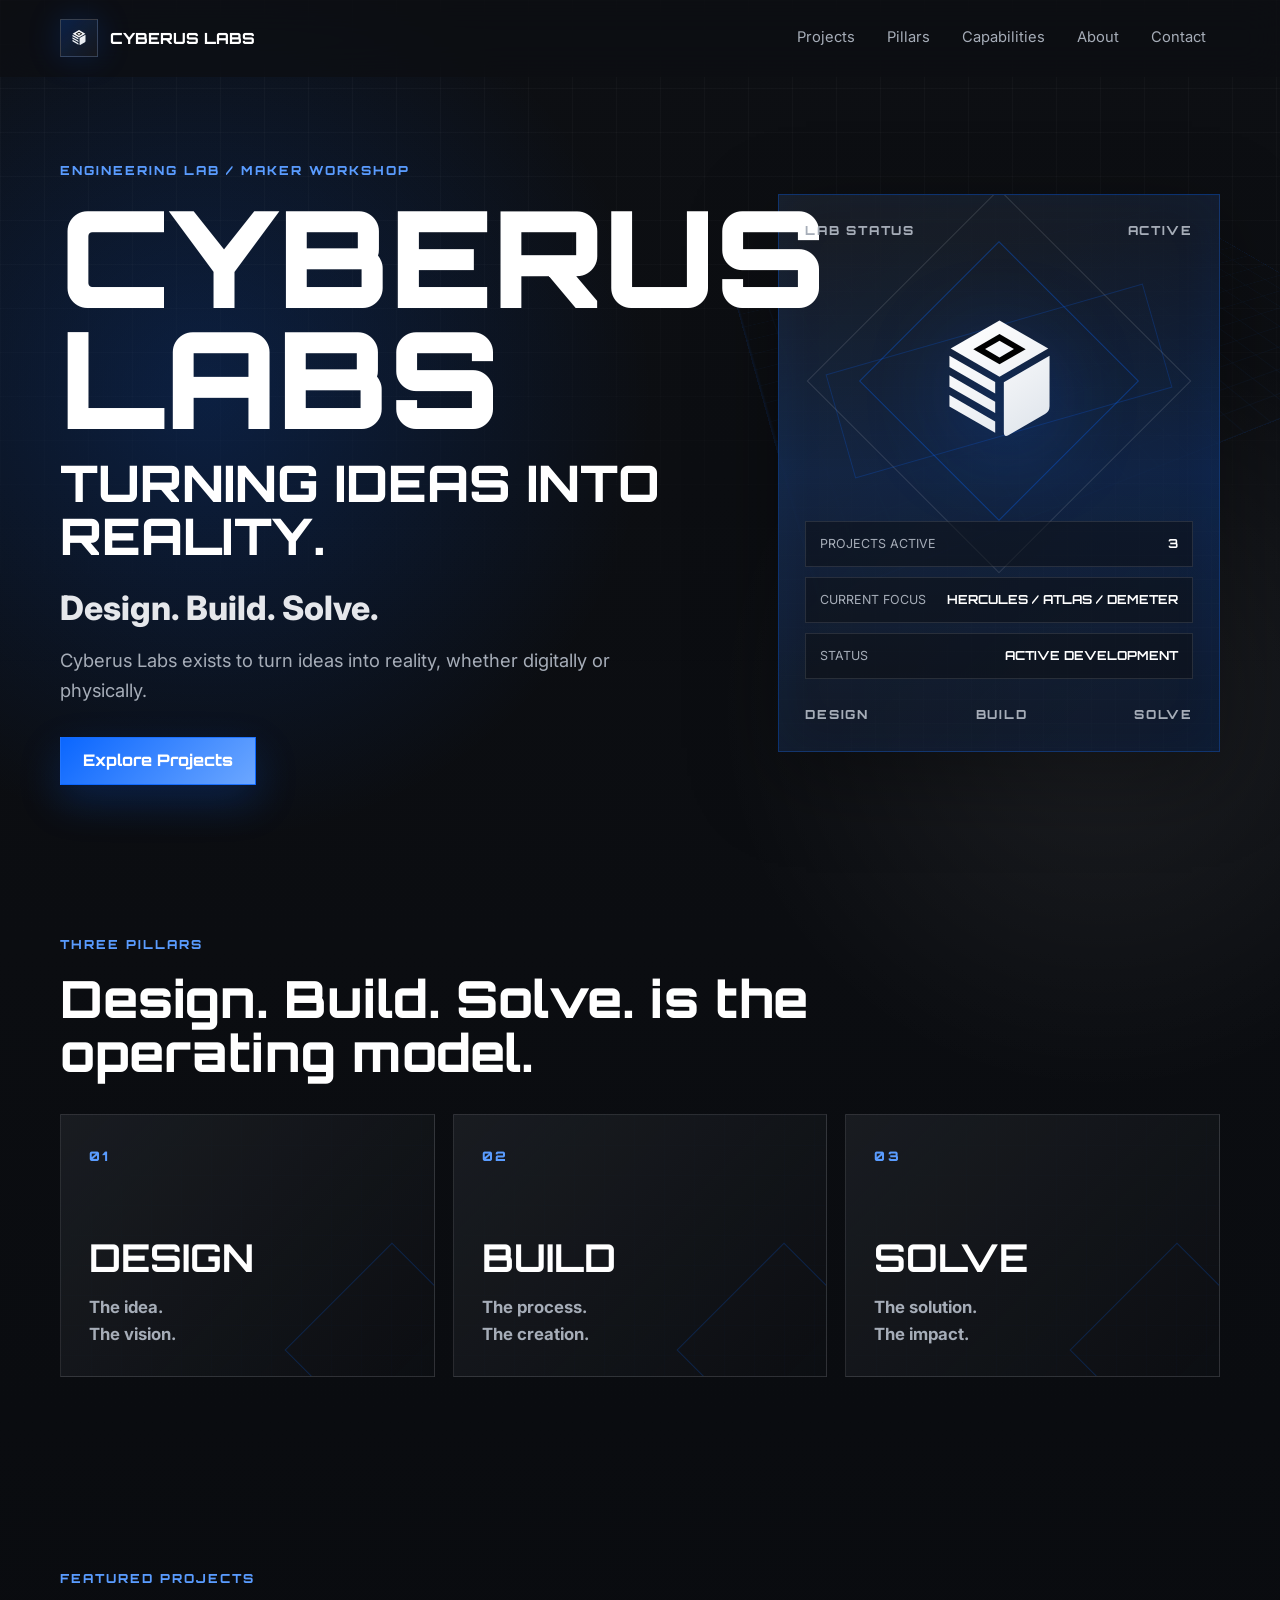
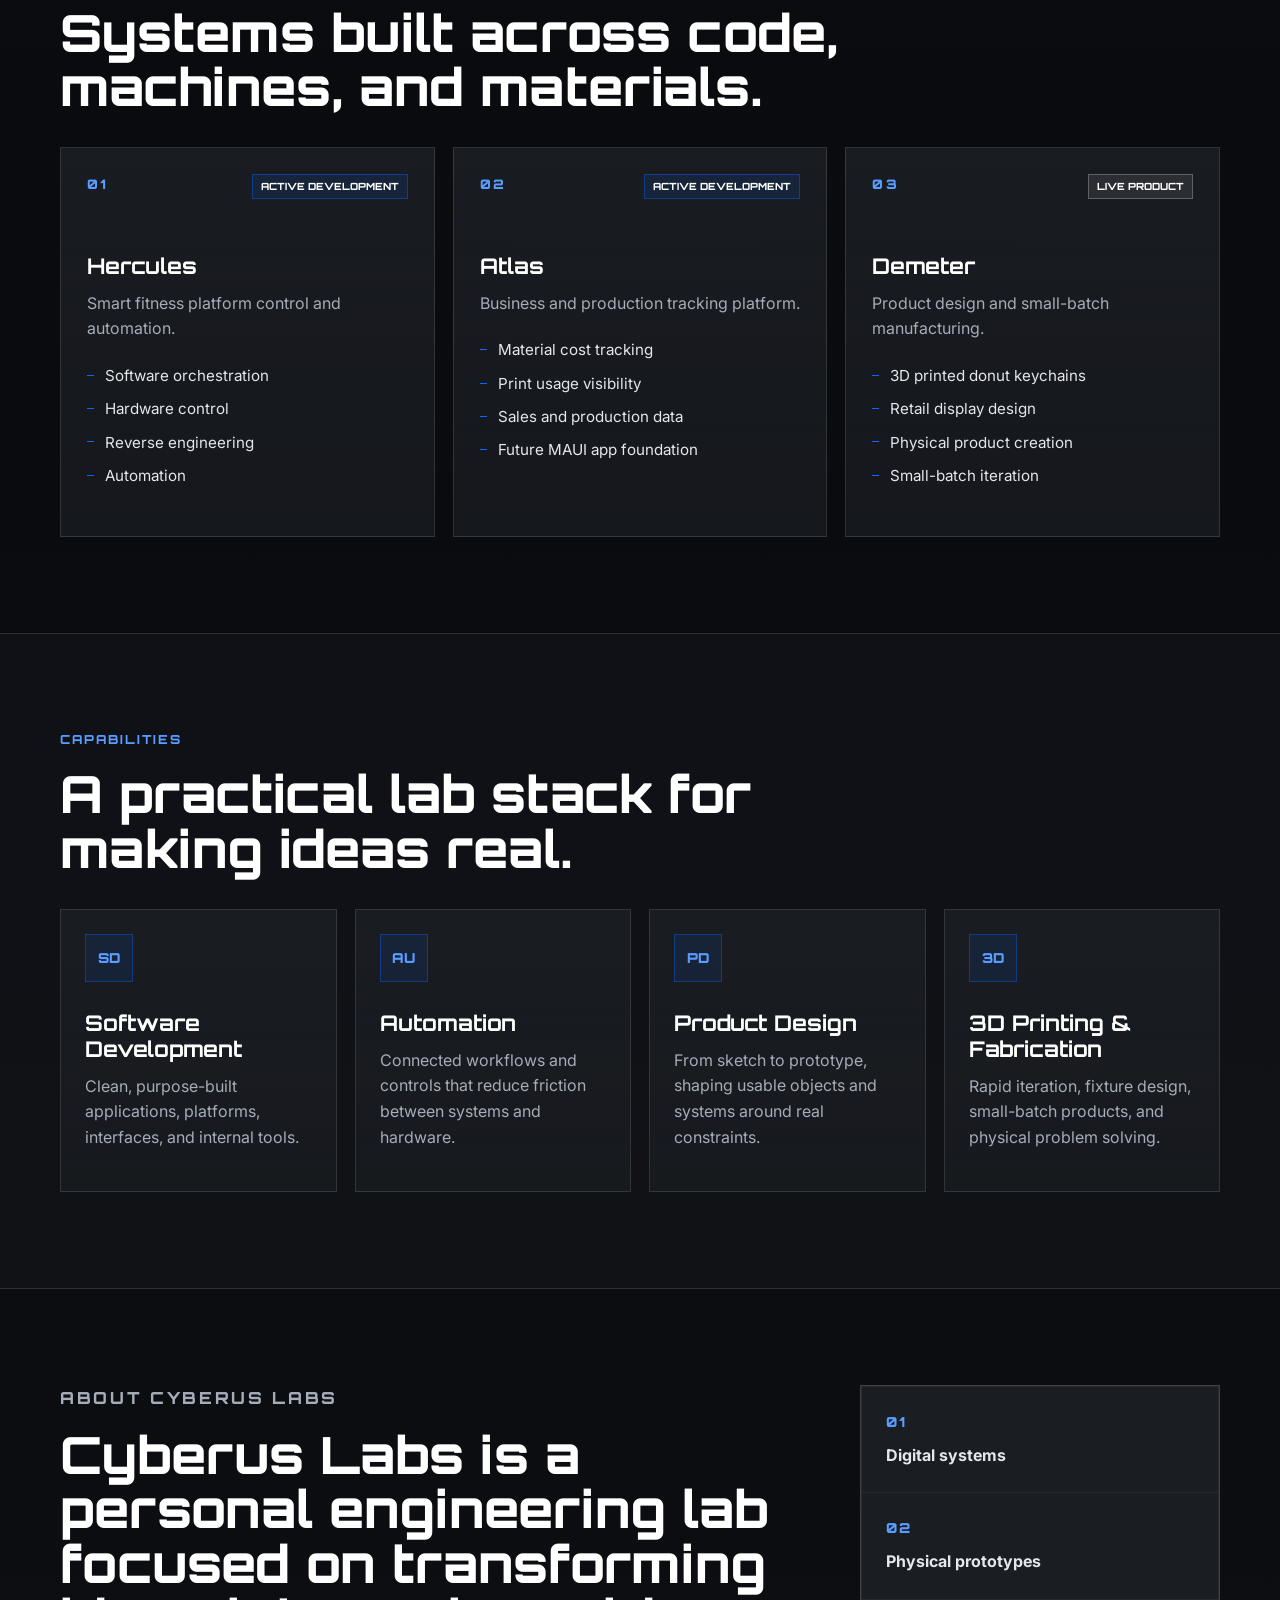
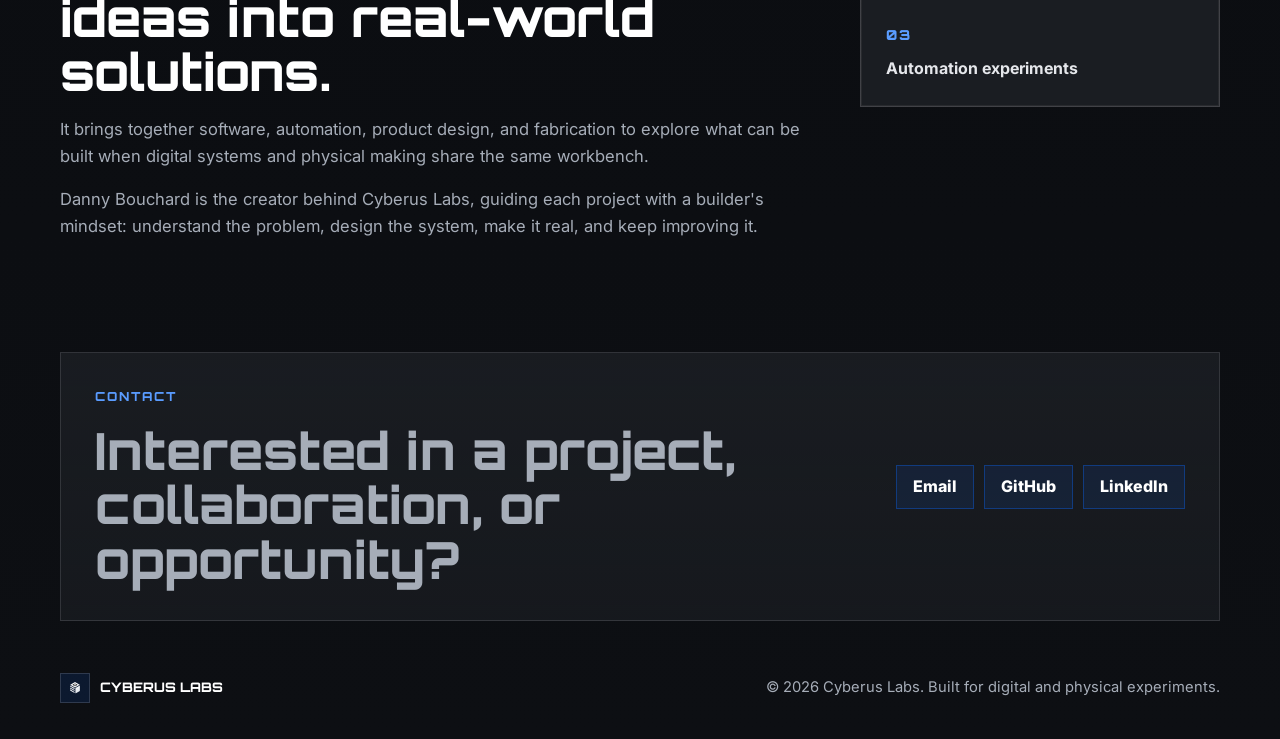
==== index.html @ 6000748d "Refine Cyberus Labs branding with official assets" ====
<!DOCTYPE html>
<html lang="en">
<head>
  <meta charset="UTF-8">
  <meta name="viewport" content="width=device-width, initial-scale=1.0">
  <meta name="description" content="Cyberus Labs turns ideas into digital and physical reality through software, automation, product design, and fabrication.">
  <title>Cyberus Labs</title>
  <link rel="icon" href="assets/logo/cyberus-cube.svg" type="image/svg+xml">
  <link rel="preconnect" href="https://fonts.googleapis.com">
  <link rel="preconnect" href="https://fonts.gstatic.com" crossorigin>
  <link href="https://fonts.googleapis.com/css2?family=Inter:wght@400;500;600;700;800&family=Orbitron:wght@600;700;800;900&display=swap" rel="stylesheet">
  <link rel="stylesheet" href="styles.css">
</head>
<body>
  <div class="site-shell">
    <header class="site-header" data-header>
      <nav class="nav" aria-label="Main navigation">
        <a class="brand" href="#top" aria-label="Cyberus Labs home">
          <img class="brand-mark" src="assets/logo/cyberus-cube.svg" alt="" aria-hidden="true">
          <span class="brand-name">Cyberus Labs</span>
        </a>

        <button class="nav-toggle" type="button" aria-expanded="false" aria-controls="nav-links" data-nav-toggle>
          <span class="sr-only">Toggle navigation</span>
          <span></span>
          <span></span>
          <span></span>
        </button>

        <div class="nav-links" id="nav-links" data-nav-links>
          <a href="#projects">Projects</a>
          <a href="#pillars">Pillars</a>
          <a href="#capabilities">Capabilities</a>
          <a href="#about">About</a>
          <a href="#contact">Contact</a>
        </div>
      </nav>
    </header>

    <main id="top">
      <section class="hero section">
        <div class="hero-grid" aria-hidden="true"></div>
        <div class="hero-content">
          <p class="eyebrow">Engineering lab / maker workshop</p>
          <h1>CYBERUS LABS</h1>
          <p class="hero-statement">TURNING IDEAS INTO REALITY.</p>
          <p class="hero-kicker">Design. Build. Solve.</p>
          <p class="hero-copy">Cyberus Labs exists to turn ideas into reality, whether digitally or physically.</p>
          <a class="button primary-button" href="#projects">Explore Projects</a>
        </div>
        <div class="hero-panel" aria-label="Cyberus Labs lab status panel">
          <div class="scanline"></div>
          <div class="panel-topline">
            <span>LAB STATUS</span>
            <span>ACTIVE</span>
          </div>
          <div class="hero-logo-stage">
            <div class="logo-ring"></div>
            <img src="assets/logo/cyberus-cube.svg" alt="Cyberus Labs cube logo">
          </div>
          <div class="status-grid">
            <div>
              <span>Projects Active</span>
              <strong>3</strong>
            </div>
            <div>
              <span>Current Focus</span>
              <strong>Hercules / Atlas / Demeter</strong>
            </div>
            <div>
              <span>Status</span>
              <strong>Active Development</strong>
            </div>
          </div>
          <div class="telemetry">
            <span>DESIGN</span>
            <span>BUILD</span>
            <span>SOLVE</span>
          </div>
        </div>
      </section>

      <section class="section pillars-section" id="pillars">
        <div class="section-heading">
          <p class="eyebrow">Three Pillars</p>
          <h2>Design. Build. Solve. is the operating model.</h2>
        </div>

        <div class="pillars-grid">
          <article>
            <span>01</span>
            <h3>DESIGN</h3>
            <p>The idea.<br>The vision.</p>
          </article>
          <article>
            <span>02</span>
            <h3>BUILD</h3>
            <p>The process.<br>The creation.</p>
          </article>
          <article>
            <span>03</span>
            <h3>SOLVE</h3>
            <p>The solution.<br>The impact.</p>
          </article>
        </div>
      </section>

      <section class="section" id="projects">
        <div class="section-heading">
          <p class="eyebrow">Featured Projects</p>
          <h2>Systems built across code, machines, and materials.</h2>
        </div>

        <div class="project-grid">
          <article class="project-card">
            <div class="card-topline">
              <span class="card-index">01</span>
              <span class="status-badge">ACTIVE DEVELOPMENT</span>
            </div>
            <h3>Hercules</h3>
            <p>Smart fitness platform control and automation.</p>
            <ul>
              <li>Software orchestration</li>
              <li>Hardware control</li>
              <li>Reverse engineering</li>
              <li>Automation</li>
            </ul>
          </article>

          <article class="project-card">
            <div class="card-topline">
              <span class="card-index">02</span>
              <span class="status-badge">ACTIVE DEVELOPMENT</span>
            </div>
            <h3>Atlas</h3>
            <p>Business and production tracking platform.</p>
            <ul>
              <li>Material cost tracking</li>
              <li>Print usage visibility</li>
              <li>Sales and production data</li>
              <li>Future MAUI app foundation</li>
            </ul>
          </article>

          <article class="project-card">
            <div class="card-topline">
              <span class="card-index">03</span>
              <span class="status-badge live">LIVE PRODUCT</span>
            </div>
            <h3>Demeter</h3>
            <p>Product design and small-batch manufacturing.</p>
            <ul>
              <li>3D printed donut keychains</li>
              <li>Retail display design</li>
              <li>Physical product creation</li>
              <li>Small-batch iteration</li>
            </ul>
          </article>
        </div>
      </section>

      <section class="section capability-band" id="capabilities">
        <div class="section-heading">
          <p class="eyebrow">Capabilities</p>
          <h2>A practical lab stack for making ideas real.</h2>
        </div>

        <div class="capability-grid">
          <article>
            <span class="capability-icon">SD</span>
            <h3>Software Development</h3>
            <p>Clean, purpose-built applications, platforms, interfaces, and internal tools.</p>
          </article>
          <article>
            <span class="capability-icon">AU</span>
            <h3>Automation</h3>
            <p>Connected workflows and controls that reduce friction between systems and hardware.</p>
          </article>
          <article>
            <span class="capability-icon">PD</span>
            <h3>Product Design</h3>
            <p>From sketch to prototype, shaping usable objects and systems around real constraints.</p>
          </article>
          <article>
            <span class="capability-icon">3D</span>
            <h3>3D Printing &amp; Fabrication</h3>
            <p>Rapid iteration, fixture design, small-batch products, and physical problem solving.</p>
          </article>
        </div>
      </section>

      <section class="section about-section" id="about">
        <div class="about-copy">
          <p class="eyebrow">About Cyberus Labs</p>
          <h2>Cyberus Labs is a personal engineering lab focused on transforming ideas into real-world solutions.</h2>
          <p>It brings together software, automation, product design, and fabrication to explore what can be built when digital systems and physical making share the same workbench.</p>
          <p>Danny Bouchard is the creator behind Cyberus Labs, guiding each project with a builder's mindset: understand the problem, design the system, make it real, and keep improving it.</p>
        </div>
        <div class="about-stats" aria-label="Cyberus Labs focus areas">
          <div>
            <span>01</span>
            <p>Digital systems</p>
          </div>
          <div>
            <span>02</span>
            <p>Physical prototypes</p>
          </div>
          <div>
            <span>03</span>
            <p>Automation experiments</p>
          </div>
        </div>
      </section>

      <section class="section contact-section" id="contact">
        <div>
          <p class="eyebrow">Contact</p>
          <h2>Interested in a project, collaboration, or opportunity?</h2>
        </div>
        <div class="contact-links">
          <a href="mailto:hello@cyberuslabs.ca">Email</a>
          <a href="https://github.com/" target="_blank" rel="noreferrer">GitHub</a>
          <a href="https://www.linkedin.com/" target="_blank" rel="noreferrer">LinkedIn</a>
        </div>
      </section>
    </main>

    <footer class="site-footer">
      <a class="footer-brand" href="#top" aria-label="Cyberus Labs home">
        <img src="assets/logo/cyberus-cube.svg" alt="" aria-hidden="true">
        <span>Cyberus Labs</span>
      </a>
      <p>&copy; <span data-year></span> Cyberus Labs. Built for digital and physical experiments.</p>
    </footer>
  </div>

  <script src="script.js"></script>
</body>
</html>
---- styles.css ----
:root {
  --bg: #0d0f13;
  --surface: #1a1d22;
  --surface-2: #242933;
  --accent: #0a66ff;
  --accent-soft: #5a9cff;
  --text: #e5e7eb;
  --white: #ffffff;
  --muted: #a6adb8;
  --line: rgba(229, 231, 235, 0.13);
  --shadow: rgba(10, 102, 255, 0.22);
  --max-width: 1160px;
}

* {
  box-sizing: border-box;
}

html {
  scroll-behavior: smooth;
}

body {
  margin: 0;
  min-width: 320px;
  color: var(--text);
  font-family: Inter, ui-sans-serif, system-ui, -apple-system, BlinkMacSystemFont, "Segoe UI", sans-serif;
  background:
    radial-gradient(circle at 16% 10%, rgba(10, 102, 255, 0.2), transparent 28rem),
    radial-gradient(circle at 86% 18%, rgba(255, 255, 255, 0.07), transparent 24rem),
    linear-gradient(180deg, var(--bg) 0%, #090b0f 48%, var(--bg) 100%);
  line-height: 1.6;
}

body::before {
  position: fixed;
  inset: 0;
  z-index: -2;
  content: "";
  background-image:
    linear-gradient(rgba(229, 231, 235, 0.035) 1px, transparent 1px),
    linear-gradient(90deg, rgba(229, 231, 235, 0.035) 1px, transparent 1px);
  background-size: 44px 44px;
  mask-image: linear-gradient(to bottom, #000 0%, transparent 78%);
}

a {
  color: inherit;
  text-decoration: none;
}

img {
  display: block;
  max-width: 100%;
}

.site-shell {
  overflow: hidden;
}

.site-header {
  position: sticky;
  top: 0;
  z-index: 20;
  border-bottom: 1px solid transparent;
  background: rgba(13, 15, 19, 0.72);
  backdrop-filter: blur(18px);
  transition: border-color 180ms ease, background 180ms ease;
}

.site-header.is-scrolled {
  border-color: var(--line);
  background: rgba(13, 15, 19, 0.92);
}

.nav {
  display: flex;
  align-items: center;
  justify-content: space-between;
  width: min(100% - 40px, var(--max-width));
  min-height: 76px;
  margin: 0 auto;
}

.brand,
.footer-brand,
h1,
h2,
h3,
.eyebrow,
.button,
.panel-topline,
.telemetry,
.status-grid strong,
.pillars-grid span,
.card-index,
.status-badge,
.capability-icon,
.about-stats span {
  font-family: Orbitron, Inter, ui-sans-serif, system-ui, sans-serif;
}

.brand {
  display: inline-flex;
  align-items: center;
  gap: 12px;
  font-weight: 800;
  text-transform: uppercase;
}

.brand-mark {
  width: 38px;
  height: 38px;
  padding: 6px;
  border: 1px solid rgba(229, 231, 235, 0.18);
  background: linear-gradient(135deg, rgba(10, 102, 255, 0.22), rgba(255, 255, 255, 0.04));
  box-shadow: 0 0 34px rgba(10, 102, 255, 0.2);
}

.brand-name {
  color: var(--white);
  font-size: 0.96rem;
}

.nav-links {
  display: flex;
  align-items: center;
  gap: 4px;
}

.nav-links a {
  border: 1px solid transparent;
  padding: 9px 13px;
  color: var(--muted);
  font-size: 0.92rem;
  transition: color 180ms ease, border-color 180ms ease, background 180ms ease;
}

.nav-links a:hover,
.nav-links a:focus-visible {
  border-color: rgba(10, 102, 255, 0.38);
  color: var(--white);
  background: rgba(10, 102, 255, 0.1);
  outline: none;
}

.nav-toggle {
  display: none;
  width: 44px;
  height: 44px;
  border: 1px solid var(--line);
  background: rgba(26, 29, 34, 0.86);
  color: var(--text);
}

.nav-toggle span:not(.sr-only) {
  display: block;
  width: 18px;
  height: 2px;
  margin: 4px auto;
  background: currentColor;
}

.sr-only {
  position: absolute;
  width: 1px;
  height: 1px;
  padding: 0;
  overflow: hidden;
  clip: rect(0, 0, 0, 0);
  white-space: nowrap;
  border: 0;
}

.section {
  width: min(100% - 40px, var(--max-width));
  margin: 0 auto;
  padding: 96px 0;
}

.hero {
  position: relative;
  display: grid;
  grid-template-columns: minmax(0, 1.05fr) minmax(320px, 0.7fr);
  gap: 56px;
  align-items: center;
  min-height: calc(100vh - 76px);
  padding-top: 64px;
}

.hero-grid {
  position: absolute;
  inset: 42px -120px auto auto;
  width: 560px;
  height: 420px;
  border: 1px solid rgba(10, 102, 255, 0.18);
  background:
    linear-gradient(rgba(10, 102, 255, 0.08) 1px, transparent 1px),
    linear-gradient(90deg, rgba(10, 102, 255, 0.08) 1px, transparent 1px);
  background-size: 28px 28px;
  opacity: 0.55;
  transform: perspective(700px) rotateX(58deg) rotateZ(-28deg);
  transform-origin: center;
}

.hero-content {
  position: relative;
  z-index: 1;
}

.eyebrow {
  margin: 0 0 16px;
  color: var(--accent-soft);
  font-size: 0.78rem;
  font-weight: 800;
  letter-spacing: 0.16em;
  text-transform: uppercase;
}

h1,
h2,
h3,
p {
  margin-top: 0;
}

h1 {
  max-width: 820px;
  margin-bottom: 18px;
  color: var(--white);
  font-size: clamp(3.4rem, 11vw, 8.4rem);
  font-weight: 900;
  line-height: 0.9;
}

h2 {
  max-width: 780px;
  margin-bottom: 18px;
  color: var(--white);
  font-size: clamp(2rem, 4vw, 3.35rem);
  font-weight: 800;
  line-height: 1.06;
}

h3 {
  margin-bottom: 12px;
  color: var(--white);
  font-size: 1.35rem;
  line-height: 1.2;
}

.hero-statement {
  max-width: 720px;
  margin-bottom: 18px;
  color: var(--white);
  font-family: Orbitron, Inter, ui-sans-serif, system-ui, sans-serif;
  font-size: clamp(1.65rem, 4vw, 3.15rem);
  font-weight: 800;
  line-height: 1.05;
  text-transform: uppercase;
}

.hero-kicker {
  margin-bottom: 12px;
  color: var(--text);
  font-size: clamp(1.35rem, 3vw, 2.1rem);
  font-weight: 800;
}

.hero-copy {
  max-width: 600px;
  margin-bottom: 32px;
  color: var(--muted);
  font-size: 1.15rem;
}

.button {
  display: inline-flex;
  align-items: center;
  justify-content: center;
  min-height: 48px;
  border: 1px solid rgba(10, 102, 255, 0.72);
  padding: 0 22px;
  font-weight: 800;
  transition: transform 180ms ease, box-shadow 180ms ease, background 180ms ease;
}

.primary-button {
  color: var(--white);
  background: linear-gradient(135deg, var(--accent), #6ca7ff);
  box-shadow: 0 16px 42px var(--shadow);
}

.primary-button:hover,
.primary-button:focus-visible {
  box-shadow: 0 20px 52px rgba(10, 102, 255, 0.3);
  outline: none;
  transform: translateY(-2px);
}

.hero-panel {
  position: relative;
  min-height: 520px;
  padding: 26px;
  overflow: hidden;
  border: 1px solid rgba(10, 102, 255, 0.34);
  background:
    linear-gradient(135deg, rgba(26, 29, 34, 0.96), rgba(12, 24, 45, 0.78)),
    linear-gradient(rgba(229, 231, 235, 0.045) 1px, transparent 1px),
    linear-gradient(90deg, rgba(229, 231, 235, 0.045) 1px, transparent 1px);
  background-size: auto, 24px 24px, 24px 24px;
  box-shadow: inset 0 0 50px rgba(10, 102, 255, 0.08), 0 24px 80px rgba(0, 0, 0, 0.36);
}

.scanline {
  position: absolute;
  inset: 0;
  background: linear-gradient(180deg, transparent, rgba(10, 102, 255, 0.14), transparent);
  animation: scan 5s linear infinite;
}

.panel-topline,
.telemetry {
  position: relative;
  z-index: 1;
  display: flex;
  justify-content: space-between;
  color: var(--muted);
  font-size: 0.78rem;
  font-weight: 800;
  letter-spacing: 0.14em;
}

.hero-logo-stage {
  position: relative;
  display: grid;
  min-height: 280px;
  place-items: center;
}

.hero-logo-stage::before,
.hero-logo-stage::after,
.logo-ring {
  position: absolute;
  content: "";
  border: 1px solid rgba(229, 231, 235, 0.14);
  transform: rotate(45deg);
}

.hero-logo-stage::before {
  width: 196px;
  height: 196px;
  border-color: rgba(10, 102, 255, 0.36);
}

.hero-logo-stage::after {
  width: 270px;
  height: 270px;
}

.logo-ring {
  width: 330px;
  height: 108px;
  border-color: rgba(10, 102, 255, 0.22);
  transform: rotate(-16deg);
}

.hero-logo-stage img {
  position: relative;
  z-index: 1;
  width: min(42vw, 185px);
  filter: drop-shadow(0 18px 42px rgba(10, 102, 255, 0.28));
}

.status-grid {
  position: relative;
  z-index: 1;
  display: grid;
  gap: 10px;
  margin: 0 0 26px;
}

.status-grid div {
  display: flex;
  justify-content: space-between;
  gap: 18px;
  border: 1px solid rgba(229, 231, 235, 0.12);
  padding: 12px 14px;
  background: rgba(13, 15, 19, 0.5);
}

.status-grid span {
  color: var(--muted);
  font-size: 0.78rem;
  text-transform: uppercase;
}

.status-grid strong {
  color: var(--white);
  font-size: 0.78rem;
  text-align: right;
  text-transform: uppercase;
}

.section-heading {
  margin-bottom: 34px;
}

.section-heading h2 {
  margin-bottom: 0;
}

.pillars-section {
  padding-top: 34px;
}

.pillars-grid,
.project-grid,
.capability-grid {
  display: grid;
  grid-template-columns: repeat(3, minmax(0, 1fr));
  gap: 18px;
}

.pillars-grid article {
  position: relative;
  min-height: 260px;
  padding: 28px;
  overflow: hidden;
  border: 1px solid var(--line);
  background:
    linear-gradient(135deg, rgba(26, 29, 34, 0.96), rgba(13, 15, 19, 0.74)),
    linear-gradient(rgba(10, 102, 255, 0.06) 1px, transparent 1px),
    linear-gradient(90deg, rgba(10, 102, 255, 0.06) 1px, transparent 1px);
  background-size: auto, 30px 30px, 30px 30px;
}

.pillars-grid article::after {
  position: absolute;
  right: -34px;
  bottom: -50px;
  width: 150px;
  height: 150px;
  content: "";
  border: 1px solid rgba(10, 102, 255, 0.22);
  transform: rotate(45deg);
}

.pillars-grid span,
.card-index {
  color: var(--accent-soft);
  font-size: 0.82rem;
  font-weight: 900;
  letter-spacing: 0.18em;
}

.pillars-grid h3 {
  margin: 66px 0 14px;
  font-size: clamp(1.6rem, 3vw, 2.5rem);
}

.pillars-grid p {
  margin: 0;
  color: var(--muted);
  font-size: 1.05rem;
  font-weight: 700;
}

.project-card,
.capability-grid article,
.about-stats,
.contact-section {
  border: 1px solid var(--line);
  background: linear-gradient(180deg, rgba(26, 29, 34, 0.96), rgba(26, 29, 34, 0.72));
}

.project-card {
  min-height: 390px;
  padding: 26px;
  transition: border-color 180ms ease, transform 180ms ease, box-shadow 180ms ease;
}

.project-card:hover {
  border-color: rgba(10, 102, 255, 0.46);
  box-shadow: 0 18px 54px rgba(0, 0, 0, 0.22);
  transform: translateY(-4px);
}

.card-topline {
  display: flex;
  align-items: flex-start;
  justify-content: space-between;
  gap: 16px;
  margin-bottom: 54px;
}

.status-badge {
  border: 1px solid rgba(10, 102, 255, 0.4);
  padding: 5px 8px;
  color: var(--white);
  font-size: 0.62rem;
  font-weight: 800;
  line-height: 1.25;
  text-align: right;
  background: rgba(10, 102, 255, 0.12);
}

.status-badge.live {
  border-color: rgba(229, 231, 235, 0.28);
  background: rgba(255, 255, 255, 0.08);
}

.project-card p,
.capability-grid p,
.about-copy p,
.contact-section h2,
.site-footer {
  color: var(--muted);
}

.project-card ul {
  display: grid;
  gap: 9px;
  margin: 22px 0 0;
  padding: 0;
  list-style: none;
}

.project-card li {
  position: relative;
  padding-left: 18px;
  color: var(--text);
  font-size: 0.95rem;
}

.project-card li::before {
  position: absolute;
  top: 0.72em;
  left: 0;
  width: 7px;
  height: 1px;
  content: "";
  background: var(--accent);
}

.capability-band {
  width: 100%;
  max-width: none;
  padding-right: max(20px, calc((100vw - var(--max-width)) / 2));
  padding-left: max(20px, calc((100vw - var(--max-width)) / 2));
  border-top: 1px solid var(--line);
  border-bottom: 1px solid var(--line);
  background: rgba(26, 29, 34, 0.36);
}

.capability-grid {
  grid-template-columns: repeat(4, minmax(0, 1fr));
}

.capability-grid article {
  min-height: 250px;
  padding: 24px;
}

.capability-icon {
  display: inline-grid;
  width: 48px;
  height: 48px;
  margin-bottom: 28px;
  place-items: center;
  border: 1px solid rgba(10, 102, 255, 0.38);
  color: var(--accent-soft);
  font-size: 0.86rem;
  font-weight: 900;
  background: rgba(10, 102, 255, 0.1);
}

.about-section {
  display: grid;
  grid-template-columns: minmax(0, 1fr) 360px;
  gap: 54px;
  align-items: start;
}

.about-copy p {
  max-width: 760px;
  font-size: 1.04rem;
}

.about-stats {
  display: grid;
  gap: 1px;
  padding: 1px;
  background: var(--line);
}

.about-stats div {
  padding: 24px;
  background: var(--surface);
}

.about-stats span {
  display: block;
  margin-bottom: 10px;
  color: var(--accent-soft);
  font-size: 0.86rem;
  font-weight: 900;
  letter-spacing: 0.16em;
}

.about-stats p {
  margin: 0;
  color: var(--text);
  font-weight: 700;
}

.contact-section {
  display: flex;
  align-items: center;
  justify-content: space-between;
  gap: 28px;
  margin-bottom: 52px;
  padding: 34px;
}

.contact-section h2 {
  max-width: 660px;
  margin: 0;
}

.contact-links {
  display: flex;
  flex-wrap: wrap;
  gap: 10px;
  justify-content: flex-end;
}

.contact-links a {
  display: inline-flex;
  min-height: 44px;
  align-items: center;
  border: 1px solid rgba(10, 102, 255, 0.36);
  padding: 0 16px;
  color: var(--white);
  background: rgba(10, 102, 255, 0.1);
  font-weight: 800;
}

.contact-links a:hover,
.contact-links a:focus-visible {
  border-color: rgba(10, 102, 255, 0.72);
  outline: none;
}

.site-footer {
  display: flex;
  align-items: center;
  justify-content: space-between;
  gap: 20px;
  width: min(100% - 40px, var(--max-width));
  margin: 0 auto;
  padding: 0 0 36px;
  font-size: 0.92rem;
}

.site-footer p {
  margin: 0;
}

.footer-brand {
  display: inline-flex;
  align-items: center;
  gap: 10px;
  color: var(--white);
  font-size: 0.82rem;
  font-weight: 800;
  text-transform: uppercase;
}

.footer-brand img {
  width: 30px;
  height: 30px;
  padding: 5px;
  border: 1px solid rgba(229, 231, 235, 0.16);
  background: rgba(10, 102, 255, 0.12);
}

@keyframes scan {
  from {
    transform: translateY(-100%);
  }

  to {
    transform: translateY(100%);
  }
}

@media (max-width: 900px) {
  .nav {
    min-height: 68px;
  }

  .nav-toggle {
    display: block;
  }

  .nav-links {
    position: absolute;
    top: 68px;
    right: 20px;
    left: 20px;
    display: none;
    flex-direction: column;
    align-items: stretch;
    border: 1px solid var(--line);
    padding: 10px;
    background: rgba(13, 15, 19, 0.96);
  }

  .nav-links.is-open {
    display: flex;
  }

  .nav-links a {
    padding: 12px;
  }

  .section {
    padding: 72px 0;
  }

  .hero {
    grid-template-columns: 1fr;
    min-height: auto;
    padding-top: 62px;
  }

  .hero-panel {
    min-height: 440px;
  }

  .pillars-grid,
  .project-grid,
  .capability-grid,
  .about-section {
    grid-template-columns: 1fr;
  }

  .project-card,
  .capability-grid article {
    min-height: auto;
  }

  .card-topline {
    margin-bottom: 34px;
  }

  .about-section {
    gap: 26px;
  }

  .contact-section,
  .site-footer {
    align-items: flex-start;
    flex-direction: column;
  }

  .contact-links {
    justify-content: flex-start;
  }
}

@media (max-width: 560px) {
  .nav,
  .section,
  .site-footer {
    width: min(100% - 28px, var(--max-width));
  }

  .brand-name {
    font-size: 0.78rem;
  }

  h1 {
    font-size: clamp(2.85rem, 17vw, 5.3rem);
  }

  h2 {
    font-size: 2rem;
  }

  .hero-copy {
    font-size: 1rem;
  }

  .hero-panel {
    min-height: 410px;
    padding: 18px;
  }

  .hero-logo-stage {
    min-height: 210px;
  }

  .hero-logo-stage::before {
    width: 145px;
    height: 145px;
  }

  .hero-logo-stage::after {
    width: 198px;
    height: 198px;
  }

  .logo-ring {
    width: 230px;
    height: 82px;
  }

  .hero-logo-stage img {
    width: 124px;
  }

  .status-grid div {
    display: grid;
    gap: 3px;
  }

  .status-grid strong {
    text-align: left;
  }

  .telemetry {
    display: grid;
    gap: 8px;
  }

  .contact-section {
    padding: 24px;
  }
}
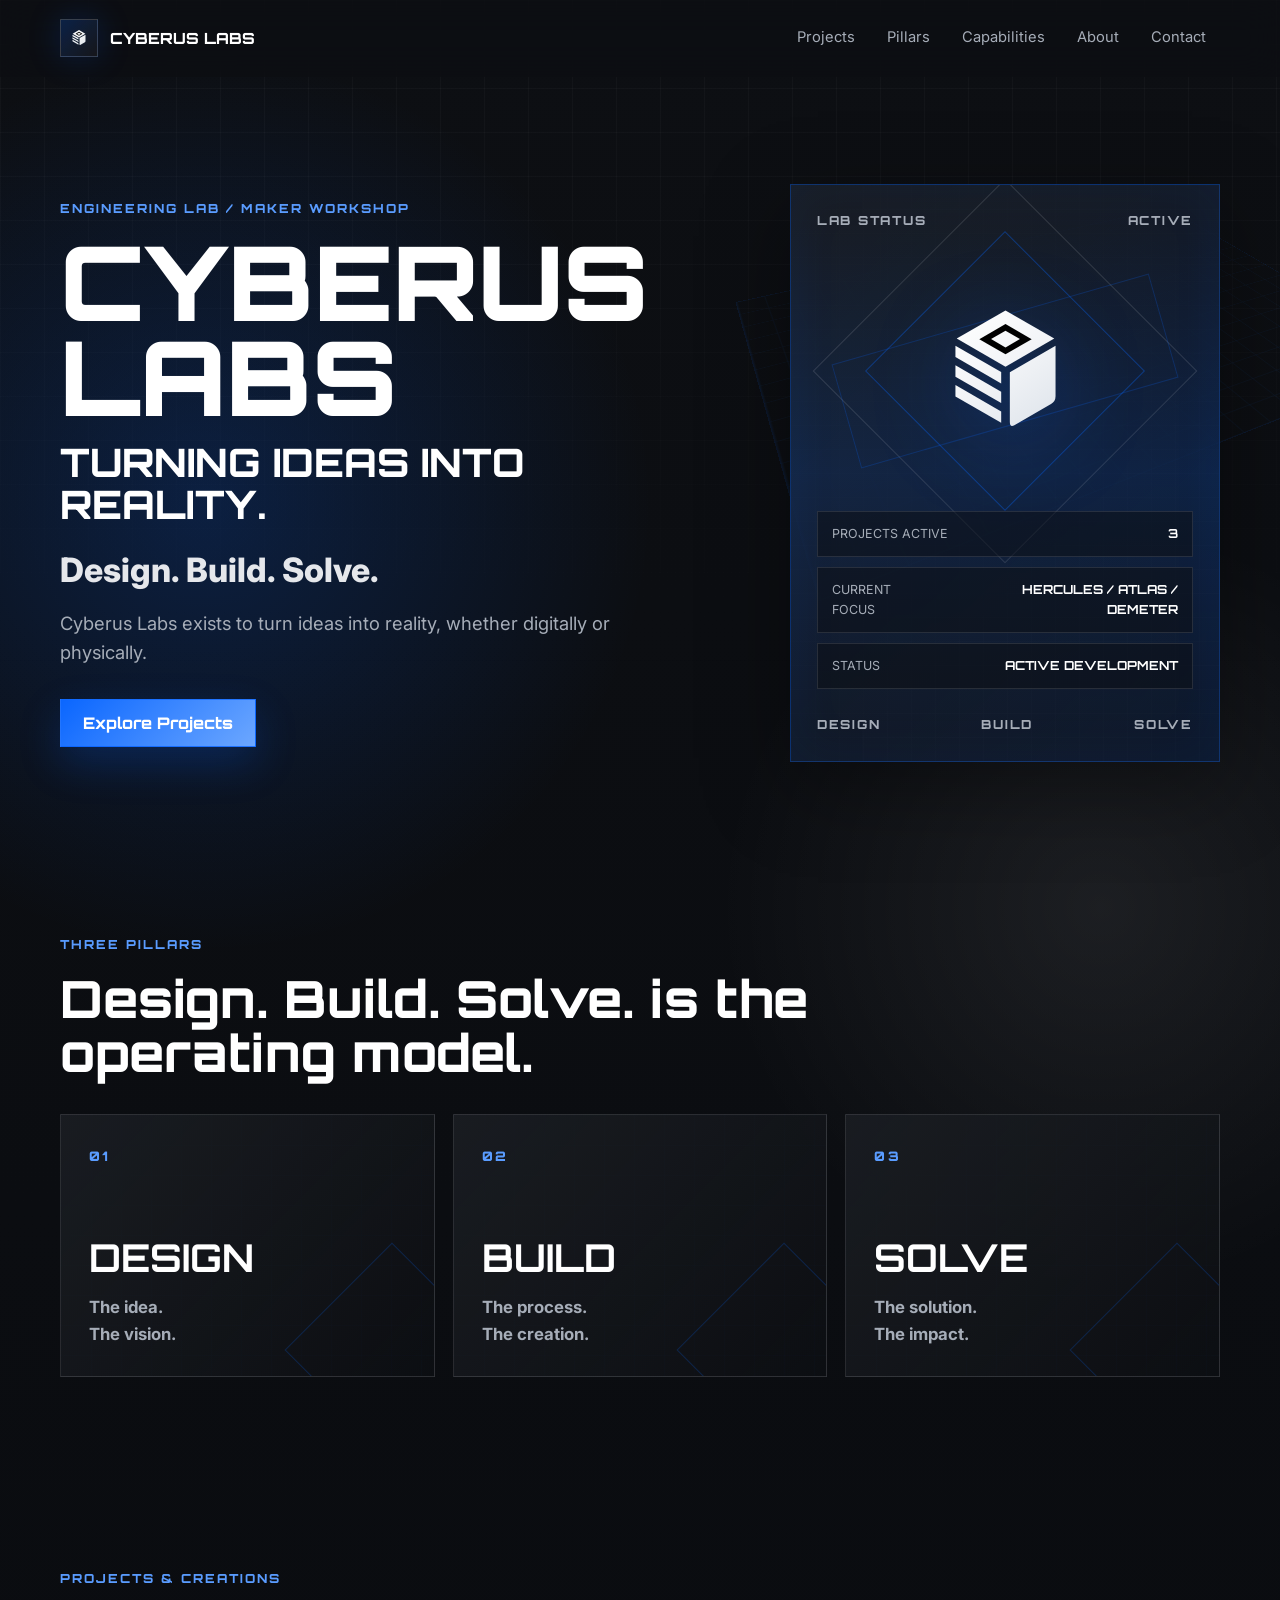
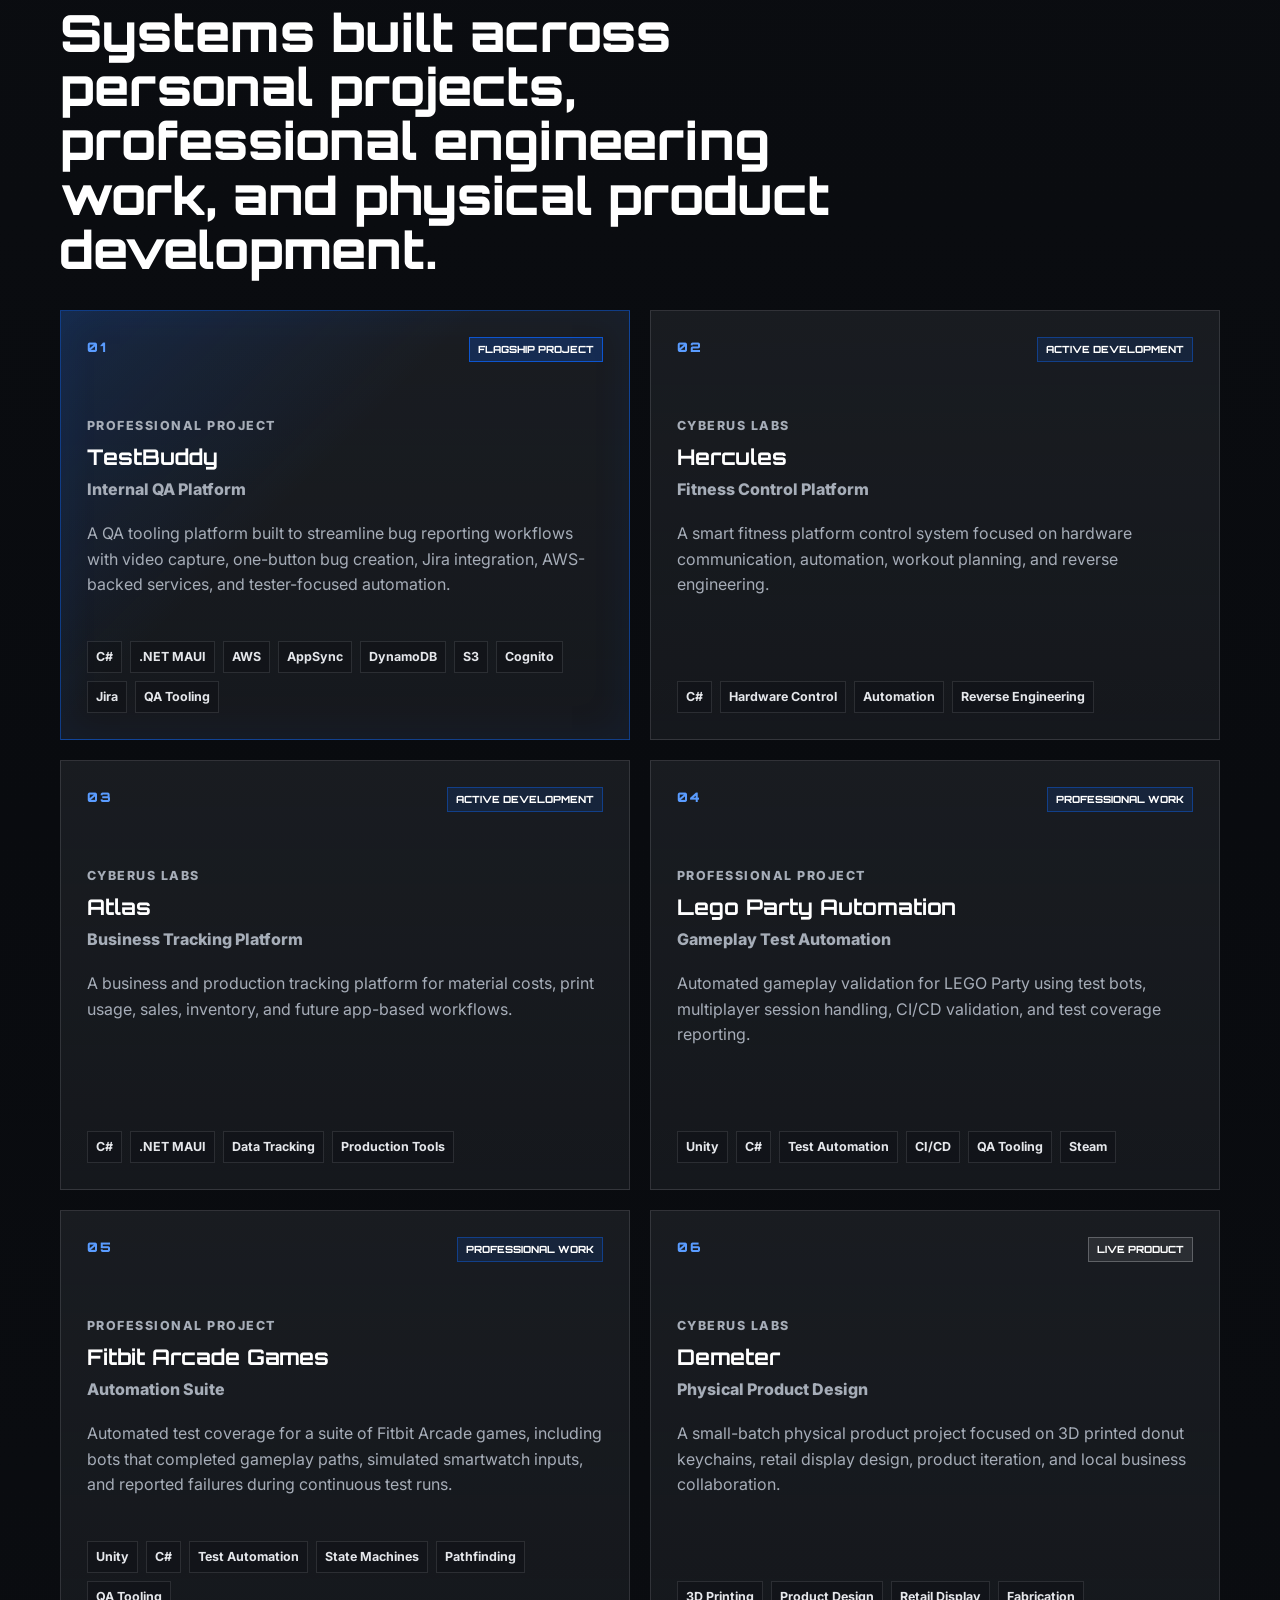
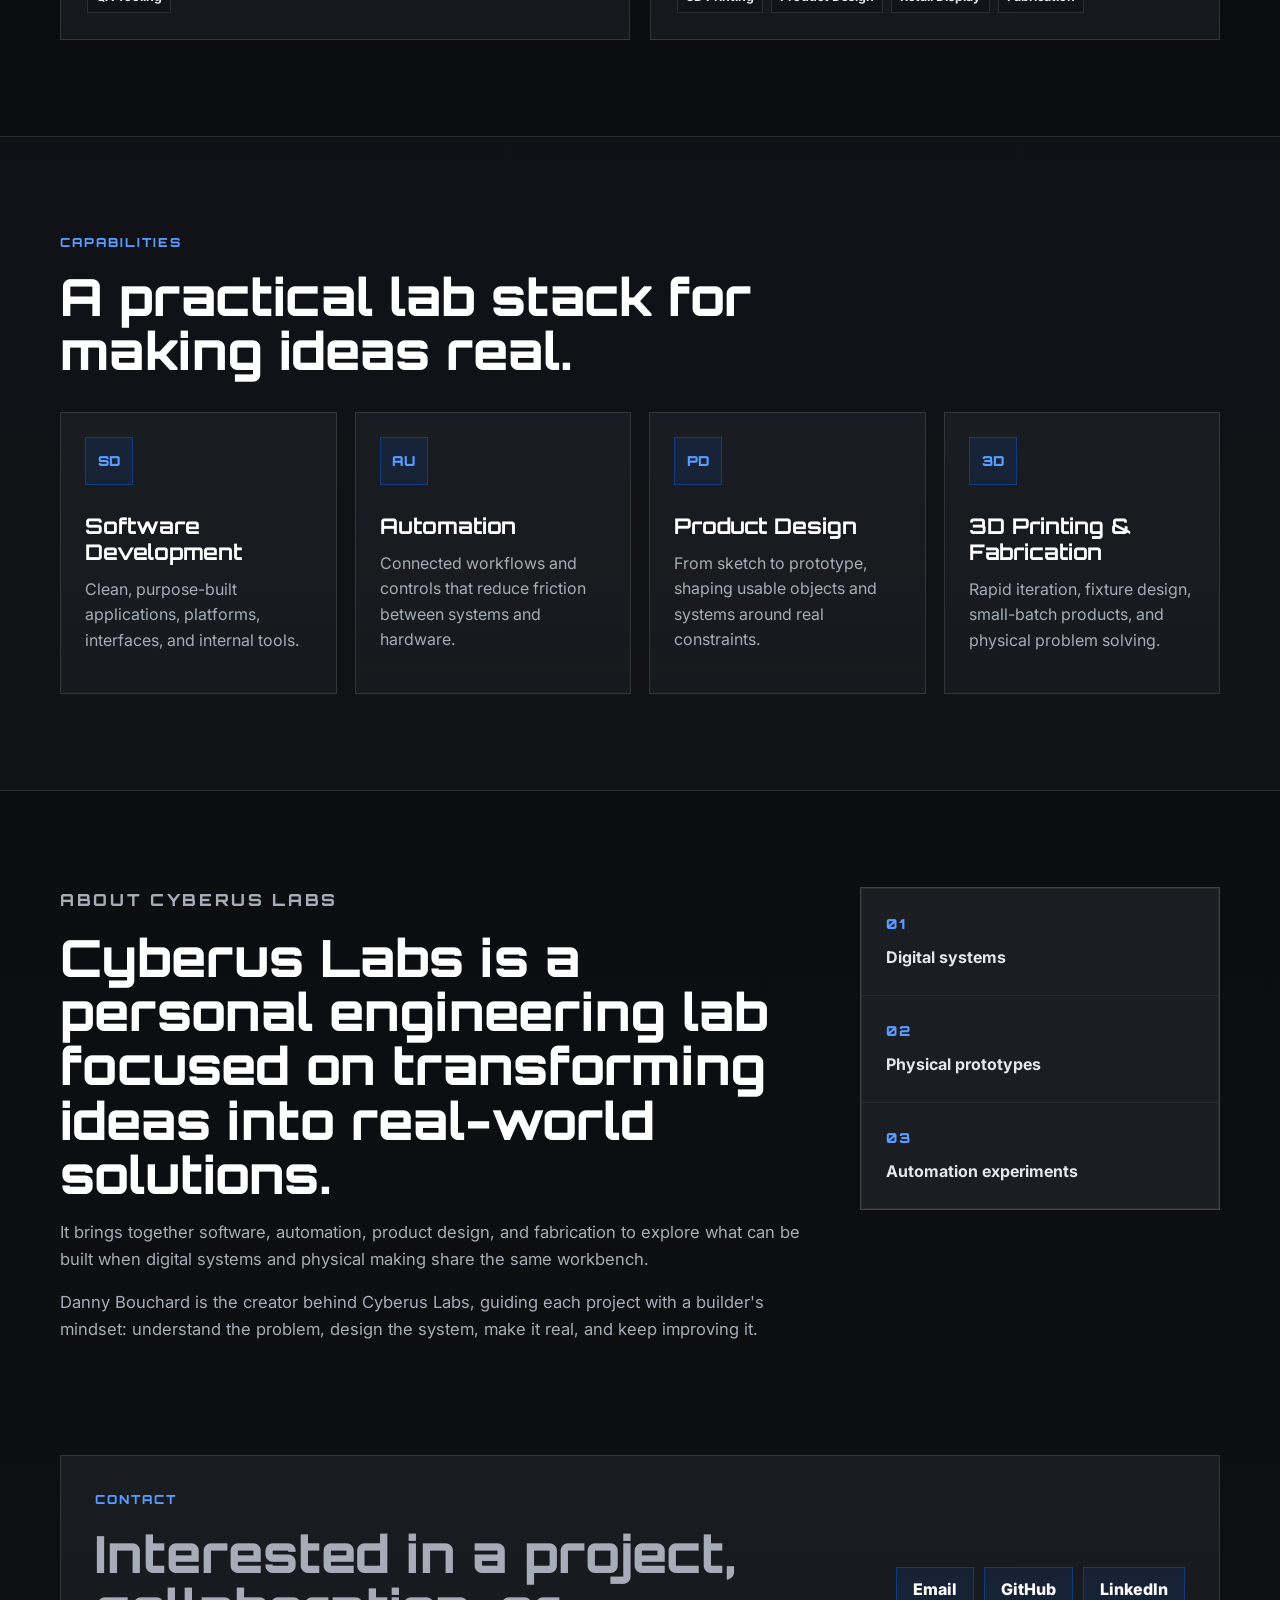
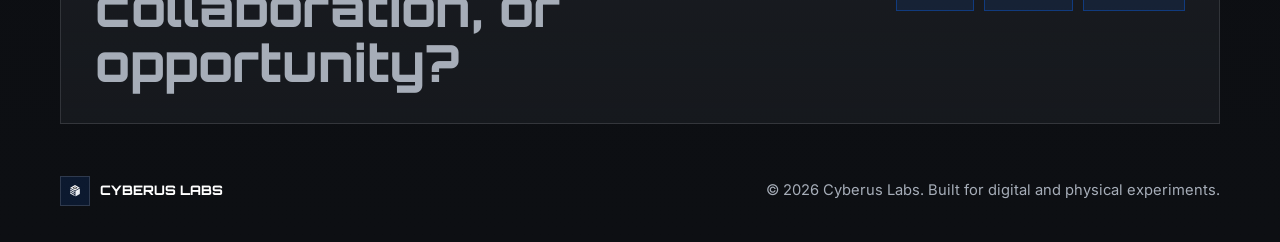
==== commit 0ed860e1: "Expand portfolio projects and add TestBuddy detail page" ====
--- a/index.html
+++ b/index.html
@@ -107,53 +107,119 @@
 
       <section class="section" id="projects">
         <div class="section-heading">
-          <p class="eyebrow">Featured Projects</p>
-          <h2>Systems built across code, machines, and materials.</h2>
+          <p class="eyebrow">Projects &amp; Creations</p>
+          <h2>Systems built across personal projects, professional engineering work, and physical product development.</h2>
         </div>
 
         <div class="project-grid">
-          <article class="project-card">
+          <a class="project-card project-card-link flagship" href="projects/testbuddy.html">
             <div class="card-topline">
               <span class="card-index">01</span>
-              <span class="status-badge">ACTIVE DEVELOPMENT</span>
-            </div>
-            <h3>Hercules</h3>
-            <p>Smart fitness platform control and automation.</p>
-            <ul>
-              <li>Software orchestration</li>
-              <li>Hardware control</li>
-              <li>Reverse engineering</li>
-              <li>Automation</li>
-            </ul>
-          </article>
+              <span class="status-badge flagship-badge">FLAGSHIP PROJECT</span>
+            </div>
+            <p class="project-category">Professional Project</p>
+            <h3>TestBuddy</h3>
+            <p class="project-subtitle">Internal QA Platform</p>
+            <p>A QA tooling platform built to streamline bug reporting workflows with video capture, one-button bug creation, Jira integration, AWS-backed services, and tester-focused automation.</p>
+            <ul class="tag-list">
+              <li>C#</li>
+              <li>.NET MAUI</li>
+              <li>AWS</li>
+              <li>AppSync</li>
+              <li>DynamoDB</li>
+              <li>S3</li>
+              <li>Cognito</li>
+              <li>Jira</li>
+              <li>QA Tooling</li>
+            </ul>
+          </a>
 
           <article class="project-card">
             <div class="card-topline">
               <span class="card-index">02</span>
               <span class="status-badge">ACTIVE DEVELOPMENT</span>
             </div>
+            <p class="project-category">Cyberus Labs</p>
+            <h3>Hercules</h3>
+            <p class="project-subtitle">Fitness Control Platform</p>
+            <p>A smart fitness platform control system focused on hardware communication, automation, workout planning, and reverse engineering.</p>
+            <ul class="tag-list">
+              <li>C#</li>
+              <li>Hardware Control</li>
+              <li>Automation</li>
+              <li>Reverse Engineering</li>
+            </ul>
+          </article>
+
+          <article class="project-card">
+            <div class="card-topline">
+              <span class="card-index">03</span>
+              <span class="status-badge">ACTIVE DEVELOPMENT</span>
+            </div>
+            <p class="project-category">Cyberus Labs</p>
             <h3>Atlas</h3>
-            <p>Business and production tracking platform.</p>
-            <ul>
-              <li>Material cost tracking</li>
-              <li>Print usage visibility</li>
-              <li>Sales and production data</li>
-              <li>Future MAUI app foundation</li>
-            </ul>
-          </article>
-
-          <article class="project-card">
-            <div class="card-topline">
-              <span class="card-index">03</span>
+            <p class="project-subtitle">Business Tracking Platform</p>
+            <p>A business and production tracking platform for material costs, print usage, sales, inventory, and future app-based workflows.</p>
+            <ul class="tag-list">
+              <li>C#</li>
+              <li>.NET MAUI</li>
+              <li>Data Tracking</li>
+              <li>Production Tools</li>
+            </ul>
+          </article>
+
+          <article class="project-card">
+            <div class="card-topline">
+              <span class="card-index">04</span>
+              <span class="status-badge">PROFESSIONAL WORK</span>
+            </div>
+            <p class="project-category">Professional Project</p>
+            <h3>Lego Party Automation</h3>
+            <p class="project-subtitle">Gameplay Test Automation</p>
+            <p>Automated gameplay validation for LEGO Party using test bots, multiplayer session handling, CI/CD validation, and test coverage reporting.</p>
+            <ul class="tag-list">
+              <li>Unity</li>
+              <li>C#</li>
+              <li>Test Automation</li>
+              <li>CI/CD</li>
+              <li>QA Tooling</li>
+              <li>Steam</li>
+            </ul>
+          </article>
+
+          <article class="project-card">
+            <div class="card-topline">
+              <span class="card-index">05</span>
+              <span class="status-badge">PROFESSIONAL WORK</span>
+            </div>
+            <p class="project-category">Professional Project</p>
+            <h3>Fitbit Arcade Games</h3>
+            <p class="project-subtitle">Automation Suite</p>
+            <p>Automated test coverage for a suite of Fitbit Arcade games, including bots that completed gameplay paths, simulated smartwatch inputs, and reported failures during continuous test runs.</p>
+            <ul class="tag-list">
+              <li>Unity</li>
+              <li>C#</li>
+              <li>Test Automation</li>
+              <li>State Machines</li>
+              <li>Pathfinding</li>
+              <li>QA Tooling</li>
+            </ul>
+          </article>
+
+          <article class="project-card">
+            <div class="card-topline">
+              <span class="card-index">06</span>
               <span class="status-badge live">LIVE PRODUCT</span>
             </div>
+            <p class="project-category">Cyberus Labs</p>
             <h3>Demeter</h3>
-            <p>Product design and small-batch manufacturing.</p>
-            <ul>
-              <li>3D printed donut keychains</li>
-              <li>Retail display design</li>
-              <li>Physical product creation</li>
-              <li>Small-batch iteration</li>
+            <p class="project-subtitle">Physical Product Design</p>
+            <p>A small-batch physical product project focused on 3D printed donut keychains, retail display design, product iteration, and local business collaboration.</p>
+            <ul class="tag-list">
+              <li>3D Printing</li>
+              <li>Product Design</li>
+              <li>Retail Display</li>
+              <li>Fabrication</li>
             </ul>
           </article>
         </div>
--- a/styles.css
+++ b/styles.css
@@ -128,6 +128,10 @@
   gap: 4px;
 }
 
+.nav-links.is-static {
+  display: flex;
+}
+
 .nav-links a {
   border: 1px solid transparent;
   padding: 9px 13px;
@@ -181,9 +185,10 @@
 .hero {
   position: relative;
   display: grid;
-  grid-template-columns: minmax(0, 1.05fr) minmax(320px, 0.7fr);
-  gap: 56px;
+  grid-template-columns: minmax(0, 620px) minmax(320px, 430px);
+  gap: clamp(32px, 5vw, 72px);
   align-items: center;
+  justify-content: space-between;
   min-height: calc(100vh - 76px);
   padding-top: 64px;
 }
@@ -206,6 +211,8 @@
 .hero-content {
   position: relative;
   z-index: 1;
+  max-width: 620px;
+  min-width: 0;
 }
 
 .eyebrow {
@@ -225,12 +232,13 @@
 }
 
 h1 {
-  max-width: 820px;
+  max-width: 620px;
   margin-bottom: 18px;
   color: var(--white);
-  font-size: clamp(3.4rem, 11vw, 8.4rem);
+  font-size: clamp(3rem, 8.8vw, 6.45rem);
   font-weight: 900;
-  line-height: 0.9;
+  line-height: 0.92;
+  overflow-wrap: anywhere;
 }
 
 h2 {
@@ -250,11 +258,11 @@
 }
 
 .hero-statement {
-  max-width: 720px;
+  max-width: 620px;
   margin-bottom: 18px;
   color: var(--white);
   font-family: Orbitron, Inter, ui-sans-serif, system-ui, sans-serif;
-  font-size: clamp(1.65rem, 4vw, 3.15rem);
+  font-size: clamp(1.45rem, 3.3vw, 2.45rem);
   font-weight: 800;
   line-height: 1.05;
   text-transform: uppercase;
@@ -300,6 +308,8 @@
 
 .hero-panel {
   position: relative;
+  width: 100%;
+  max-width: 430px;
   min-height: 520px;
   padding: 26px;
   overflow: hidden;
@@ -420,6 +430,11 @@
   display: grid;
   grid-template-columns: repeat(3, minmax(0, 1fr));
   gap: 18px;
+}
+
+.project-grid {
+  grid-template-columns: repeat(2, minmax(0, 1fr));
+  gap: 20px;
 }
 
 .pillars-grid article {
@@ -475,9 +490,23 @@
 }
 
 .project-card {
-  min-height: 390px;
+  display: flex;
+  min-height: 430px;
+  flex-direction: column;
   padding: 26px;
   transition: border-color 180ms ease, transform 180ms ease, box-shadow 180ms ease;
+}
+
+.project-card-link {
+  color: inherit;
+}
+
+.project-card.flagship {
+  border-color: rgba(10, 102, 255, 0.46);
+  background:
+    linear-gradient(135deg, rgba(10, 102, 255, 0.16), transparent 42%),
+    linear-gradient(180deg, rgba(26, 29, 34, 0.98), rgba(26, 29, 34, 0.76));
+  box-shadow: inset 0 0 42px rgba(10, 102, 255, 0.08);
 }
 
 .project-card:hover {
@@ -510,6 +539,26 @@
   background: rgba(255, 255, 255, 0.08);
 }
 
+.flagship-badge {
+  border-color: rgba(10, 102, 255, 0.72);
+  background: rgba(10, 102, 255, 0.22);
+}
+
+.project-category {
+  margin: 0 0 8px;
+  color: var(--accent-soft);
+  font-size: 0.78rem;
+  font-weight: 800;
+  letter-spacing: 0.12em;
+  text-transform: uppercase;
+}
+
+.project-subtitle {
+  margin: -4px 0 18px;
+  color: var(--text);
+  font-weight: 800;
+}
+
 .project-card p,
 .capability-grid p,
 .about-copy p,
@@ -518,29 +567,22 @@
   color: var(--muted);
 }
 
-.project-card ul {
-  display: grid;
-  gap: 9px;
-  margin: 22px 0 0;
+.tag-list {
+  display: flex;
+  flex-wrap: wrap;
+  gap: 8px;
+  margin: auto 0 0;
   padding: 0;
   list-style: none;
 }
 
-.project-card li {
-  position: relative;
-  padding-left: 18px;
+.tag-list li {
+  border: 1px solid rgba(229, 231, 235, 0.12);
+  padding: 5px 8px;
   color: var(--text);
-  font-size: 0.95rem;
-}
-
-.project-card li::before {
-  position: absolute;
-  top: 0.72em;
-  left: 0;
-  width: 7px;
-  height: 1px;
-  content: "";
-  background: var(--accent);
+  font-size: 0.78rem;
+  font-weight: 700;
+  background: rgba(13, 15, 19, 0.42);
 }
 
 .capability-band {
@@ -685,6 +727,140 @@
   background: rgba(10, 102, 255, 0.12);
 }
 
+.project-page {
+  min-height: 100vh;
+}
+
+.subpage-header {
+  border-bottom-color: var(--line);
+}
+
+.project-detail-hero {
+  display: grid;
+  grid-template-columns: minmax(0, 1fr) 320px;
+  gap: clamp(28px, 5vw, 64px);
+  align-items: end;
+  padding-top: 88px;
+}
+
+.project-detail-hero h1 {
+  max-width: 760px;
+  font-size: clamp(3rem, 9vw, 6.6rem);
+}
+
+.project-detail-subtitle {
+  max-width: 720px;
+  margin-bottom: 18px;
+  color: var(--white);
+  font-size: clamp(1.25rem, 2.5vw, 2rem);
+  font-weight: 800;
+}
+
+.project-context {
+  max-width: 720px;
+  color: var(--muted);
+  font-size: 1.08rem;
+}
+
+.project-meta-panel {
+  border: 1px solid rgba(10, 102, 255, 0.34);
+  padding: 24px;
+  background:
+    linear-gradient(135deg, rgba(26, 29, 34, 0.96), rgba(12, 24, 45, 0.78)),
+    linear-gradient(rgba(229, 231, 235, 0.045) 1px, transparent 1px),
+    linear-gradient(90deg, rgba(229, 231, 235, 0.045) 1px, transparent 1px);
+  background-size: auto, 24px 24px, 24px 24px;
+}
+
+.project-meta-panel img {
+  width: 92px;
+  margin-bottom: 26px;
+  filter: drop-shadow(0 18px 42px rgba(10, 102, 255, 0.28));
+}
+
+.project-meta-panel dl {
+  display: grid;
+  gap: 14px;
+  margin: 0;
+}
+
+.project-meta-panel dt {
+  color: var(--muted);
+  font-size: 0.75rem;
+  font-weight: 800;
+  letter-spacing: 0.12em;
+  text-transform: uppercase;
+}
+
+.project-meta-panel dd {
+  margin: 2px 0 0;
+  color: var(--white);
+  font-weight: 800;
+}
+
+.project-detail-grid {
+  display: grid;
+  grid-template-columns: minmax(0, 1fr) minmax(260px, 340px);
+  gap: 24px;
+  align-items: start;
+  padding-top: 24px;
+}
+
+.detail-stack {
+  display: grid;
+  gap: 18px;
+}
+
+.detail-card,
+.technology-card {
+  border: 1px solid var(--line);
+  padding: 28px;
+  background: linear-gradient(180deg, rgba(26, 29, 34, 0.96), rgba(26, 29, 34, 0.72));
+}
+
+.detail-card h2,
+.technology-card h2 {
+  margin-bottom: 14px;
+  font-size: clamp(1.35rem, 2.5vw, 2rem);
+}
+
+.detail-card p,
+.detail-card li {
+  color: var(--muted);
+}
+
+.detail-list,
+.technology-list {
+  display: grid;
+  gap: 10px;
+  margin: 0;
+  padding: 0;
+  list-style: none;
+}
+
+.detail-list li,
+.technology-list li {
+  border-left: 2px solid var(--accent);
+  padding-left: 12px;
+}
+
+.technology-card {
+  position: sticky;
+  top: 100px;
+}
+
+.back-link {
+  display: inline-flex;
+  width: fit-content;
+  min-height: 42px;
+  align-items: center;
+  border: 1px solid rgba(10, 102, 255, 0.36);
+  padding: 0 14px;
+  color: var(--white);
+  background: rgba(10, 102, 255, 0.1);
+  font-weight: 800;
+}
+
 @keyframes scan {
   from {
     transform: translateY(-100%);
@@ -692,6 +868,26 @@
 
   to {
     transform: translateY(100%);
+  }
+}
+
+@media (max-width: 1100px) {
+  .hero {
+    grid-template-columns: 1fr;
+    min-height: auto;
+  }
+
+  .hero-content {
+    max-width: 760px;
+  }
+
+  h1,
+  .hero-statement {
+    max-width: 760px;
+  }
+
+  .hero-panel {
+    max-width: none;
   }
 }
 
@@ -721,6 +917,18 @@
     display: flex;
   }
 
+  .nav-links.is-static {
+    position: static;
+    display: flex;
+    flex-direction: row;
+    flex-wrap: wrap;
+    justify-content: flex-end;
+    width: auto;
+    border: 0;
+    padding: 0;
+    background: transparent;
+  }
+
   .nav-links a {
     padding: 12px;
   }
@@ -730,8 +938,6 @@
   }
 
   .hero {
-    grid-template-columns: 1fr;
-    min-height: auto;
     padding-top: 62px;
   }
 
@@ -740,15 +946,24 @@
   }
 
   .pillars-grid,
-  .project-grid,
   .capability-grid,
   .about-section {
     grid-template-columns: 1fr;
   }
 
+  .project-grid,
+  .project-detail-hero,
+  .project-detail-grid {
+    grid-template-columns: 1fr;
+  }
+
   .project-card,
   .capability-grid article {
     min-height: auto;
+  }
+
+  .technology-card {
+    position: static;
   }
 
   .card-topline {
@@ -777,12 +992,22 @@
     width: min(100% - 28px, var(--max-width));
   }
 
+  .subpage-nav {
+    flex-wrap: wrap;
+    gap: 10px;
+    padding: 14px 0;
+  }
+
+  .nav-links.is-static {
+    justify-content: flex-start;
+  }
+
   .brand-name {
     font-size: 0.78rem;
   }
 
   h1 {
-    font-size: clamp(2.85rem, 17vw, 5.3rem);
+    font-size: clamp(2.45rem, 14vw, 4.5rem);
   }
 
   h2 {
@@ -838,4 +1063,13 @@
   .contact-section {
     padding: 24px;
   }
-}
+
+  .card-topline,
+  .status-grid div {
+    align-items: flex-start;
+  }
+
+  .status-badge {
+    max-width: 150px;
+  }
+}
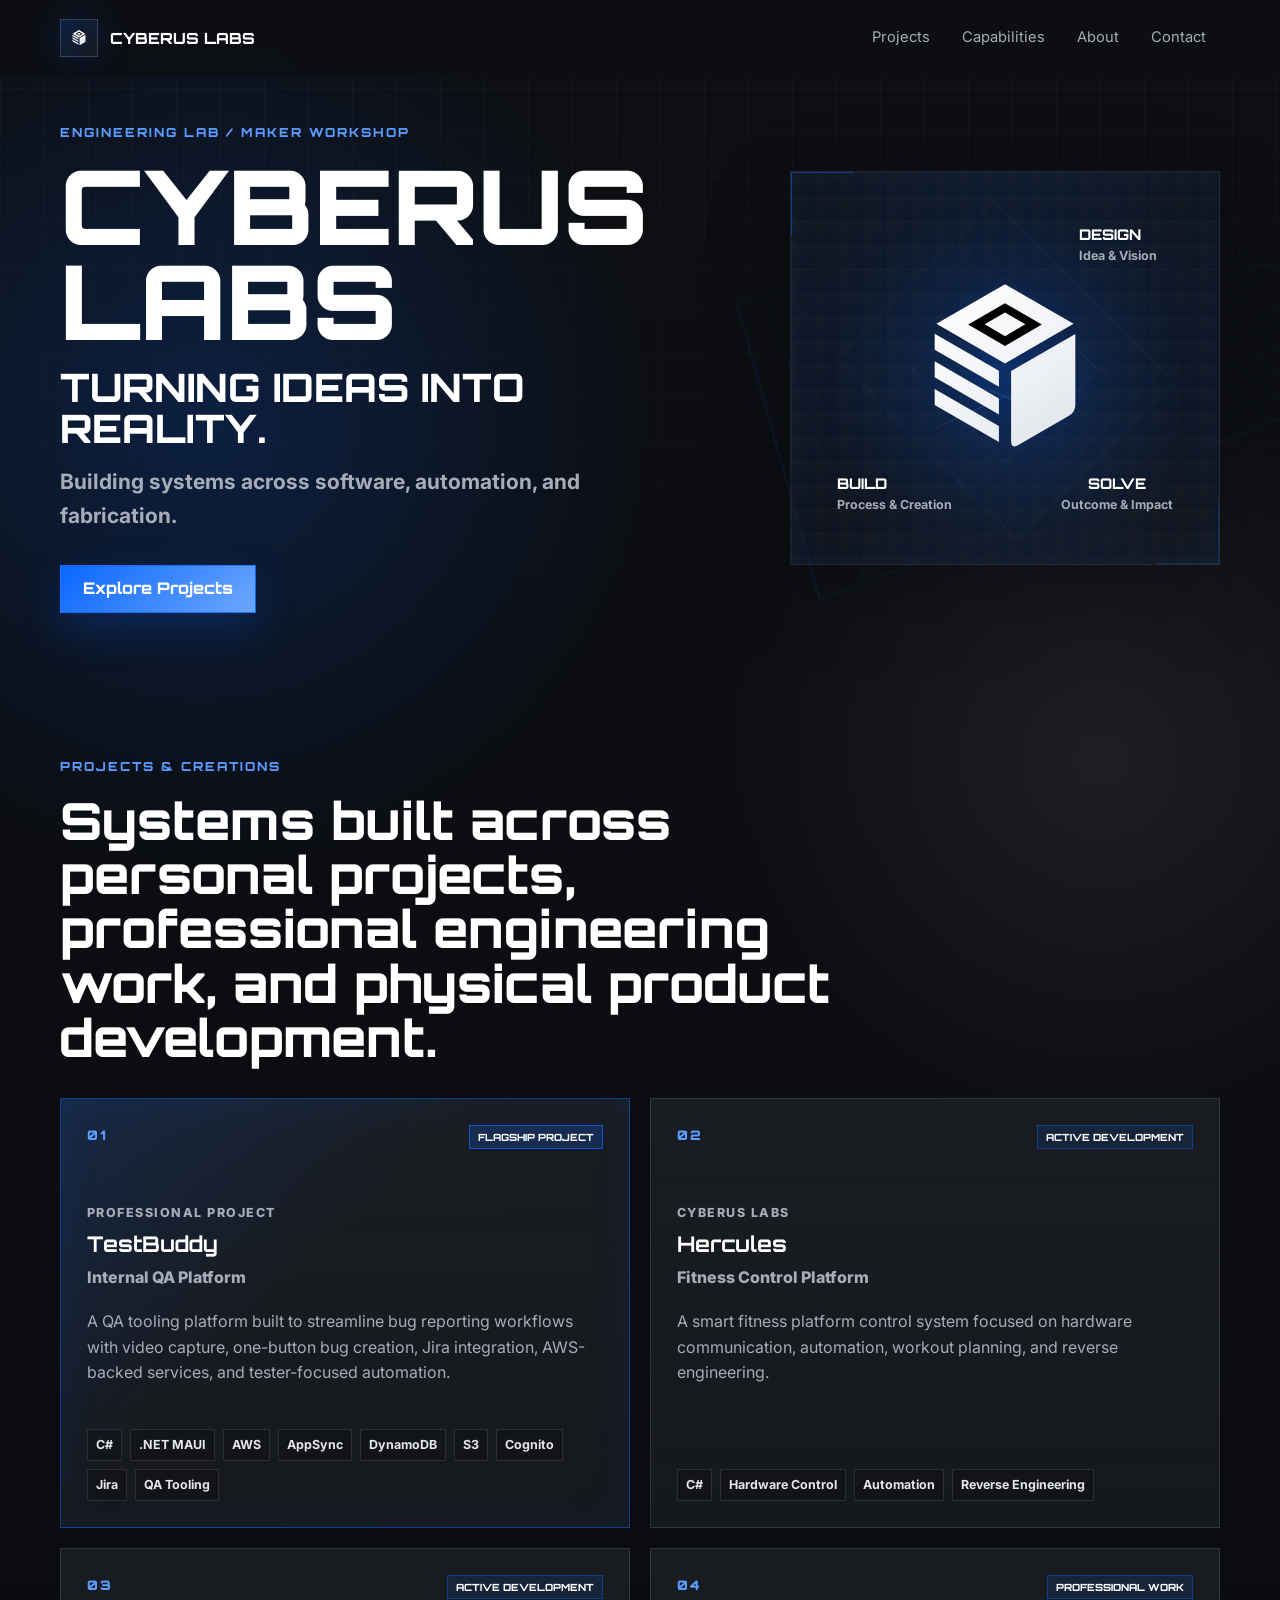
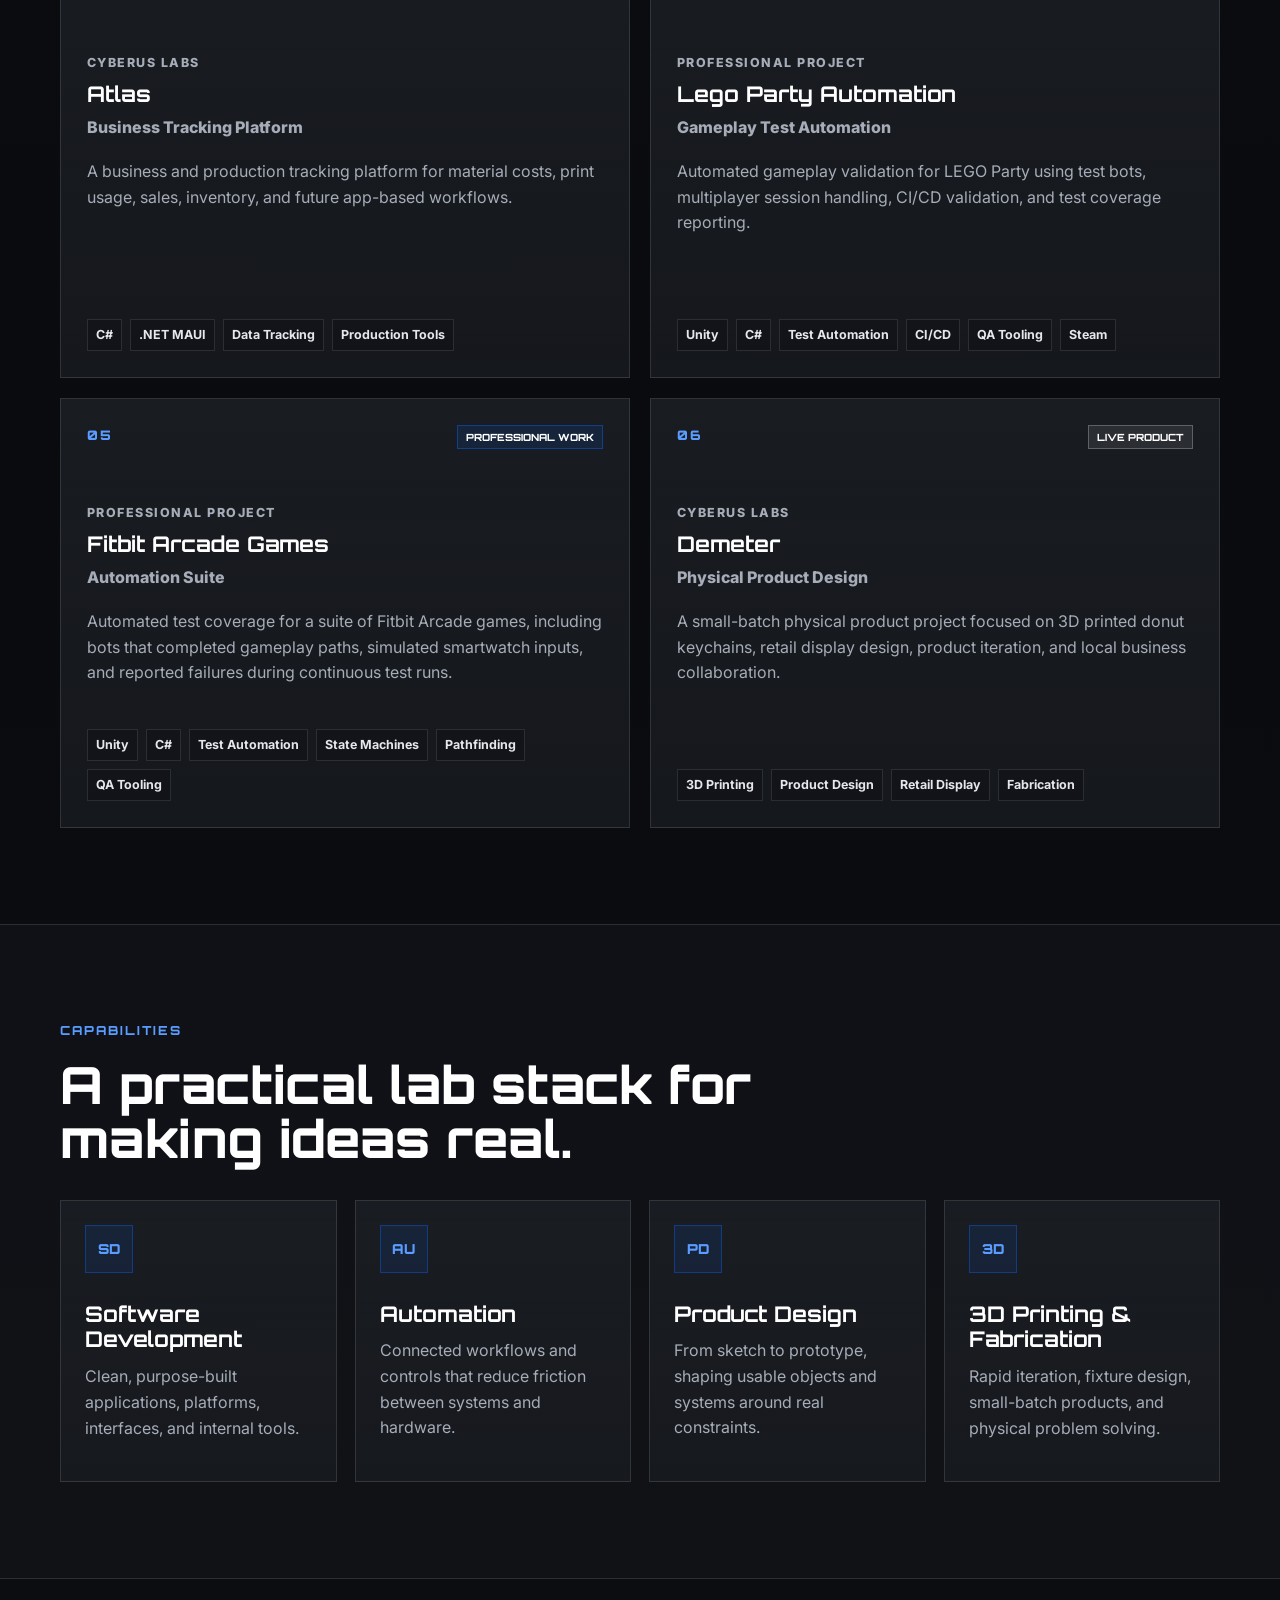
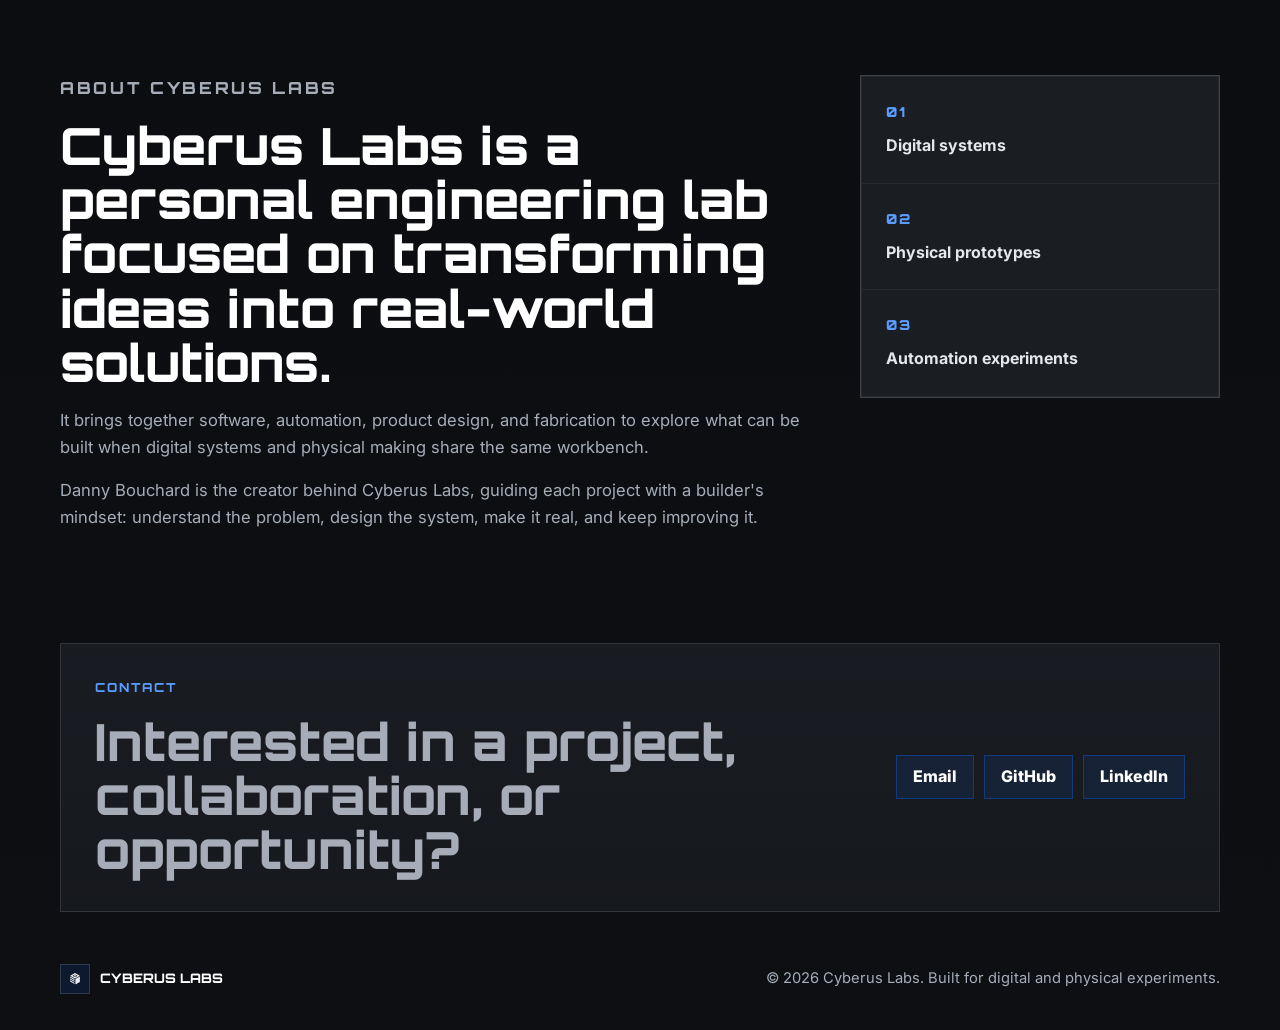
==== commit 551988dc: "Redesign hero and remove pillars section" ====
--- a/index.html
+++ b/index.html
@@ -29,7 +29,6 @@
 
         <div class="nav-links" id="nav-links" data-nav-links>
           <a href="#projects">Projects</a>
-          <a href="#pillars">Pillars</a>
           <a href="#capabilities">Capabilities</a>
           <a href="#about">About</a>
           <a href="#contact">Contact</a>
@@ -44,64 +43,33 @@
           <p class="eyebrow">Engineering lab / maker workshop</p>
           <h1>CYBERUS LABS</h1>
           <p class="hero-statement">TURNING IDEAS INTO REALITY.</p>
-          <p class="hero-kicker">Design. Build. Solve.</p>
-          <p class="hero-copy">Cyberus Labs exists to turn ideas into reality, whether digitally or physically.</p>
+          <p class="hero-copy">Building systems across software, automation, and fabrication.</p>
           <a class="button primary-button" href="#projects">Explore Projects</a>
         </div>
-        <div class="hero-panel" aria-label="Cyberus Labs lab status panel">
-          <div class="scanline"></div>
-          <div class="panel-topline">
-            <span>LAB STATUS</span>
-            <span>ACTIVE</span>
-          </div>
-          <div class="hero-logo-stage">
-            <div class="logo-ring"></div>
-            <img src="assets/logo/cyberus-cube.svg" alt="Cyberus Labs cube logo">
-          </div>
-          <div class="status-grid">
-            <div>
-              <span>Projects Active</span>
-              <strong>3</strong>
-            </div>
-            <div>
-              <span>Current Focus</span>
-              <strong>Hercules / Atlas / Demeter</strong>
-            </div>
-            <div>
-              <span>Status</span>
-              <strong>Active Development</strong>
-            </div>
-          </div>
-          <div class="telemetry">
-            <span>DESIGN</span>
-            <span>BUILD</span>
-            <span>SOLVE</span>
-          </div>
-        </div>
-      </section>
-
-      <section class="section pillars-section" id="pillars">
-        <div class="section-heading">
-          <p class="eyebrow">Three Pillars</p>
-          <h2>Design. Build. Solve. is the operating model.</h2>
-        </div>
-
-        <div class="pillars-grid">
-          <article>
-            <span>01</span>
-            <h3>DESIGN</h3>
-            <p>The idea.<br>The vision.</p>
-          </article>
-          <article>
-            <span>02</span>
-            <h3>BUILD</h3>
-            <p>The process.<br>The creation.</p>
-          </article>
-          <article>
-            <span>03</span>
-            <h3>SOLVE</h3>
-            <p>The solution.<br>The impact.</p>
-          </article>
+        <div class="hero-panel model-panel" aria-label="Cyberus Labs operating model">
+          <div class="brand-diagram">
+            <span class="emblem-diamond diamond-large"></span>
+            <span class="emblem-diamond diamond-small"></span>
+            <span class="callout-line design-line" aria-hidden="true"></span>
+            <span class="callout-line build-line" aria-hidden="true"></span>
+            <span class="callout-line solve-line" aria-hidden="true"></span>
+            <span class="face-highlight highlight-design" aria-hidden="true"></span>
+            <span class="face-highlight highlight-build" aria-hidden="true"></span>
+            <span class="face-highlight highlight-solve" aria-hidden="true"></span>
+            <div class="callout callout-design">
+              <h2>DESIGN</h2>
+              <p>Idea &amp; Vision</p>
+            </div>
+            <img class="diagram-cube" src="assets/logo/cyberus-cube.svg" alt="Cyberus Labs cube logo">
+            <div class="callout callout-build">
+              <h2>BUILD</h2>
+              <p>Process &amp; Creation</p>
+            </div>
+            <div class="callout callout-solve">
+              <h2>SOLVE</h2>
+              <p>Outcome &amp; Impact</p>
+            </div>
+          </div>
         </div>
       </section>
 
@@ -134,7 +102,7 @@
             </ul>
           </a>
 
-          <article class="project-card">
+          <a class="project-card project-card-link" href="projects/hercules.html">
             <div class="card-topline">
               <span class="card-index">02</span>
               <span class="status-badge">ACTIVE DEVELOPMENT</span>
@@ -149,9 +117,9 @@
               <li>Automation</li>
               <li>Reverse Engineering</li>
             </ul>
-          </article>
-
-          <article class="project-card">
+          </a>
+
+          <a class="project-card project-card-link" href="projects/atlas.html">
             <div class="card-topline">
               <span class="card-index">03</span>
               <span class="status-badge">ACTIVE DEVELOPMENT</span>
@@ -166,9 +134,9 @@
               <li>Data Tracking</li>
               <li>Production Tools</li>
             </ul>
-          </article>
-
-          <article class="project-card">
+          </a>
+
+          <a class="project-card project-card-link" href="projects/lego-party-automation.html">
             <div class="card-topline">
               <span class="card-index">04</span>
               <span class="status-badge">PROFESSIONAL WORK</span>
@@ -185,9 +153,9 @@
               <li>QA Tooling</li>
               <li>Steam</li>
             </ul>
-          </article>
-
-          <article class="project-card">
+          </a>
+
+          <a class="project-card project-card-link" href="projects/fitbit-arcade-games.html">
             <div class="card-topline">
               <span class="card-index">05</span>
               <span class="status-badge">PROFESSIONAL WORK</span>
@@ -204,9 +172,9 @@
               <li>Pathfinding</li>
               <li>QA Tooling</li>
             </ul>
-          </article>
-
-          <article class="project-card">
+          </a>
+
+          <a class="project-card project-card-link" href="projects/demeter.html">
             <div class="card-topline">
               <span class="card-index">06</span>
               <span class="status-badge live">LIVE PRODUCT</span>
@@ -221,7 +189,7 @@
               <li>Retail Display</li>
               <li>Fabrication</li>
             </ul>
-          </article>
+          </a>
         </div>
       </section>
 
@@ -285,8 +253,8 @@
         </div>
         <div class="contact-links">
           <a href="mailto:hello@cyberuslabs.ca">Email</a>
-          <a href="https://github.com/" target="_blank" rel="noreferrer">GitHub</a>
-          <a href="https://www.linkedin.com/" target="_blank" rel="noreferrer">LinkedIn</a>
+          <a href="https://github.com/xCyberus" target="_blank" rel="noreferrer">GitHub</a>
+          <a href="https://www.linkedin.com/in/danny-bouchard" target="_blank" rel="noreferrer">LinkedIn</a>
         </div>
       </section>
     </main>
--- a/styles.css
+++ b/styles.css
@@ -18,6 +18,7 @@
 
 html {
   scroll-behavior: smooth;
+  scroll-padding-top: 96px;
 }
 
 body {
@@ -90,8 +91,6 @@
 .eyebrow,
 .button,
 .panel-topline,
-.telemetry,
-.status-grid strong,
 .pillars-grid span,
 .card-index,
 .status-badge,
@@ -141,7 +140,8 @@
 }
 
 .nav-links a:hover,
-.nav-links a:focus-visible {
+.nav-links a:focus-visible,
+.nav-links a[aria-current="page"] {
   border-color: rgba(10, 102, 255, 0.38);
   color: var(--white);
   background: rgba(10, 102, 255, 0.1);
@@ -180,6 +180,7 @@
   width: min(100% - 40px, var(--max-width));
   margin: 0 auto;
   padding: 96px 0;
+  scroll-margin-top: 96px;
 }
 
 .hero {
@@ -189,8 +190,9 @@
   gap: clamp(32px, 5vw, 72px);
   align-items: center;
   justify-content: space-between;
-  min-height: calc(100vh - 76px);
-  padding-top: 64px;
+  min-height: 0;
+  padding-top: clamp(26px, 4vw, 46px);
+  padding-bottom: clamp(44px, 6vw, 72px);
 }
 
 .hero-grid {
@@ -259,27 +261,21 @@
 
 .hero-statement {
   max-width: 620px;
-  margin-bottom: 18px;
+  margin-bottom: 16px;
   color: var(--white);
   font-family: Orbitron, Inter, ui-sans-serif, system-ui, sans-serif;
   font-size: clamp(1.45rem, 3.3vw, 2.45rem);
   font-weight: 800;
   line-height: 1.05;
   text-transform: uppercase;
-}
-
-.hero-kicker {
-  margin-bottom: 12px;
-  color: var(--text);
-  font-size: clamp(1.35rem, 3vw, 2.1rem);
-  font-weight: 800;
 }
 
 .hero-copy {
   max-width: 600px;
   margin-bottom: 32px;
   color: var(--muted);
-  font-size: 1.15rem;
+  font-size: clamp(1.08rem, 2vw, 1.32rem);
+  font-weight: 700;
 }
 
 .button {
@@ -310,106 +306,190 @@
   position: relative;
   width: 100%;
   max-width: 430px;
-  min-height: 520px;
   padding: 26px;
   overflow: hidden;
-  border: 1px solid rgba(10, 102, 255, 0.34);
+  border: 1px solid rgba(229, 231, 235, 0.08);
   background:
-    linear-gradient(135deg, rgba(26, 29, 34, 0.96), rgba(12, 24, 45, 0.78)),
+    radial-gradient(circle at 50% 45%, rgba(10, 102, 255, 0.16), transparent 16rem),
+    linear-gradient(135deg, rgba(26, 29, 34, 0.72), rgba(12, 24, 45, 0.42)),
     linear-gradient(rgba(229, 231, 235, 0.045) 1px, transparent 1px),
     linear-gradient(90deg, rgba(229, 231, 235, 0.045) 1px, transparent 1px);
   background-size: auto, 24px 24px, 24px 24px;
-  box-shadow: inset 0 0 50px rgba(10, 102, 255, 0.08), 0 24px 80px rgba(0, 0, 0, 0.36);
-}
-
-.scanline {
+  box-shadow: inset 0 0 54px rgba(10, 102, 255, 0.07), 0 24px 80px rgba(0, 0, 0, 0.24);
+}
+
+.model-panel {
+  min-height: 0;
+  padding: 28px 28px 24px;
+}
+
+.model-panel::before,
+.model-panel::after {
   position: absolute;
-  inset: 0;
-  background: linear-gradient(180deg, transparent, rgba(10, 102, 255, 0.14), transparent);
-  animation: scan 5s linear infinite;
-}
-
-.panel-topline,
-.telemetry {
-  position: relative;
-  z-index: 1;
-  display: flex;
-  justify-content: space-between;
-  color: var(--muted);
-  font-size: 0.78rem;
-  font-weight: 800;
-  letter-spacing: 0.14em;
-}
-
-.hero-logo-stage {
-  position: relative;
-  display: grid;
-  min-height: 280px;
-  place-items: center;
-}
-
-.hero-logo-stage::before,
-.hero-logo-stage::after,
-.logo-ring {
-  position: absolute;
+  width: 62px;
+  height: 62px;
   content: "";
-  border: 1px solid rgba(229, 231, 235, 0.14);
-  transform: rotate(45deg);
-}
-
-.hero-logo-stage::before {
-  width: 196px;
-  height: 196px;
-  border-color: rgba(10, 102, 255, 0.36);
-}
-
-.hero-logo-stage::after {
-  width: 270px;
-  height: 270px;
-}
-
-.logo-ring {
-  width: 330px;
-  height: 108px;
-  border-color: rgba(10, 102, 255, 0.22);
-  transform: rotate(-16deg);
-}
-
-.hero-logo-stage img {
-  position: relative;
-  z-index: 1;
-  width: min(42vw, 185px);
-  filter: drop-shadow(0 18px 42px rgba(10, 102, 255, 0.28));
-}
-
-.status-grid {
+  pointer-events: none;
+}
+
+.model-panel::before {
+  top: 0;
+  left: 0;
+  border-top: 1px solid rgba(10, 102, 255, 0.46);
+  border-left: 1px solid rgba(10, 102, 255, 0.46);
+}
+
+.model-panel::after {
+  right: 0;
+  bottom: 0;
+  border-right: 1px solid rgba(10, 102, 255, 0.28);
+  border-bottom: 1px solid rgba(10, 102, 255, 0.28);
+}
+
+.brand-diagram {
   position: relative;
   z-index: 1;
   display: grid;
-  gap: 10px;
-  margin: 0 0 26px;
-}
-
-.status-grid div {
-  display: flex;
-  justify-content: space-between;
-  gap: 18px;
-  border: 1px solid rgba(229, 231, 235, 0.12);
-  padding: 12px 14px;
-  background: rgba(13, 15, 19, 0.5);
-}
-
-.status-grid span {
+  min-height: 340px;
+  place-items: center;
+  margin: 0 auto;
+}
+
+.brand-diagram::before {
+  position: absolute;
+  inset: 58px;
+  content: "";
+  border: 1px solid rgba(229, 231, 235, 0.045);
+  transform: rotate(45deg);
+}
+
+.diagram-cube {
+  position: relative;
+  z-index: 3;
+  width: min(70%, 262px);
+  filter: drop-shadow(0 24px 58px rgba(10, 102, 255, 0.34));
+}
+
+.emblem-diamond,
+.callout-line {
+  position: absolute;
+  pointer-events: none;
+}
+
+.emblem-diamond {
+  border: 1px solid rgba(10, 102, 255, 0.09);
+  transform: rotate(45deg);
+}
+
+.diamond-large {
+  width: 220px;
+  height: 220px;
+}
+
+.diamond-small {
+  width: 132px;
+  height: 132px;
+  border-color: rgba(229, 231, 235, 0.055);
+}
+
+.callout {
+  position: absolute;
+  z-index: 4;
+  max-width: 132px;
+}
+
+.callout h2 {
+  margin: 0 0 5px;
+  color: var(--white);
+  font-size: 0.92rem;
+  line-height: 1;
+}
+
+.callout p {
+  margin: 0;
   color: var(--muted);
   font-size: 0.78rem;
-  text-transform: uppercase;
-}
-
-.status-grid strong {
-  color: var(--white);
-  font-size: 0.78rem;
-  text-align: right;
-  text-transform: uppercase;
+  font-weight: 700;
+  line-height: 1.22;
+  white-space: nowrap;
+}
+
+.callout-design {
+  top: 28px;
+  right: 34px;
+}
+
+.callout-build {
+  bottom: 28px;
+  left: 18px;
+}
+
+.callout-solve {
+  right: 18px;
+  bottom: 28px;
+  text-align: center;
+}
+
+.callout-line {
+  z-index: 2;
+  height: 1px;
+  background: linear-gradient(90deg, transparent, rgba(229, 231, 235, 0.32), rgba(10, 102, 255, 0.5), transparent);
+  opacity: 0.64;
+  transform-origin: center;
+}
+
+.design-line {
+  top: 116px;
+  right: 126px;
+  width: 78px;
+  transform: rotate(37deg);
+}
+
+.build-line {
+  bottom: 132px;
+  left: 104px;
+  width: 116px;
+  transform: rotate(-24deg);
+}
+
+.solve-line {
+  right: 104px;
+  bottom: 132px;
+  width: 116px;
+  transform: rotate(24deg);
+}
+
+.face-highlight {
+  position: absolute;
+  z-index: 2;
+  pointer-events: none;
+  opacity: 0.42;
+  filter: blur(12px);
+}
+
+.highlight-design {
+  top: 88px;
+  width: 118px;
+  height: 54px;
+  background: radial-gradient(ellipse, rgba(10, 102, 255, 0.28), transparent 70%);
+}
+
+.highlight-build {
+  bottom: 104px;
+  left: 122px;
+  width: 86px;
+  height: 112px;
+  background: radial-gradient(ellipse, rgba(10, 102, 255, 0.18), transparent 72%);
+  transform: rotate(28deg);
+}
+
+.highlight-solve {
+  right: 122px;
+  bottom: 104px;
+  width: 86px;
+  height: 112px;
+  background: radial-gradient(ellipse, rgba(10, 102, 255, 0.2), transparent 72%);
+  transform: rotate(-28deg);
 }
 
 .section-heading {
@@ -418,6 +498,10 @@
 
 .section-heading h2 {
   margin-bottom: 0;
+}
+
+#projects {
+  padding-top: clamp(42px, 6vw, 72px);
 }
 
 .pillars-section {
@@ -861,20 +945,11 @@
   font-weight: 800;
 }
 
-@keyframes scan {
-  from {
-    transform: translateY(-100%);
-  }
-
-  to {
-    transform: translateY(100%);
-  }
-}
-
 @media (max-width: 1100px) {
   .hero {
     grid-template-columns: 1fr;
     min-height: auto;
+    padding-bottom: 48px;
   }
 
   .hero-content {
@@ -887,7 +962,7 @@
   }
 
   .hero-panel {
-    max-width: none;
+    max-width: 560px;
   }
 }
 
@@ -938,11 +1013,12 @@
   }
 
   .hero {
-    padding-top: 62px;
+    padding-top: 24px;
+    padding-bottom: 40px;
   }
 
   .hero-panel {
-    min-height: 440px;
+    min-height: 0;
   }
 
   .pillars-grid,
@@ -1019,53 +1095,97 @@
   }
 
   .hero-panel {
-    min-height: 410px;
     padding: 18px;
   }
 
-  .hero-logo-stage {
-    min-height: 210px;
-  }
-
-  .hero-logo-stage::before {
-    width: 145px;
-    height: 145px;
-  }
-
-  .hero-logo-stage::after {
-    width: 198px;
-    height: 198px;
-  }
-
-  .logo-ring {
-    width: 230px;
+  .brand-diagram {
+    min-height: 300px;
+  }
+
+  .diagram-cube {
+    width: min(66%, 198px);
+  }
+
+  .diamond-large {
+    width: 168px;
+    height: 168px;
+  }
+
+  .diamond-small {
+    width: 108px;
+    height: 108px;
+  }
+
+  .callout {
+    max-width: 112px;
+  }
+
+  .callout h2 {
+    font-size: 0.78rem;
+  }
+
+  .callout p {
+    font-size: 0.68rem;
+  }
+
+  .callout-design {
+    top: 20px;
+    right: 10px;
+  }
+
+  .callout-build {
+    bottom: 18px;
+    left: 0;
+  }
+
+  .callout-solve {
+    right: 0;
+    bottom: 18px;
+  }
+
+  .design-line {
+    top: 90px;
+    right: 82px;
+    width: 58px;
+  }
+
+  .build-line {
+    bottom: 100px;
+    left: 68px;
+    width: 78px;
+  }
+
+  .solve-line {
+    right: 68px;
+    bottom: 100px;
+    width: 78px;
+  }
+
+  .highlight-design {
+    top: 84px;
+    width: 86px;
+    height: 40px;
+  }
+
+  .highlight-build {
+    bottom: 94px;
+    left: 76px;
+    width: 64px;
     height: 82px;
   }
 
-  .hero-logo-stage img {
-    width: 124px;
-  }
-
-  .status-grid div {
-    display: grid;
-    gap: 3px;
-  }
-
-  .status-grid strong {
-    text-align: left;
-  }
-
-  .telemetry {
-    display: grid;
-    gap: 8px;
+  .highlight-solve {
+    right: 76px;
+    bottom: 94px;
+    width: 64px;
+    height: 82px;
   }
 
   .contact-section {
     padding: 24px;
   }
 
-  .card-topline,
-  .status-grid div {
+  .card-topline {
     align-items: flex-start;
   }
 
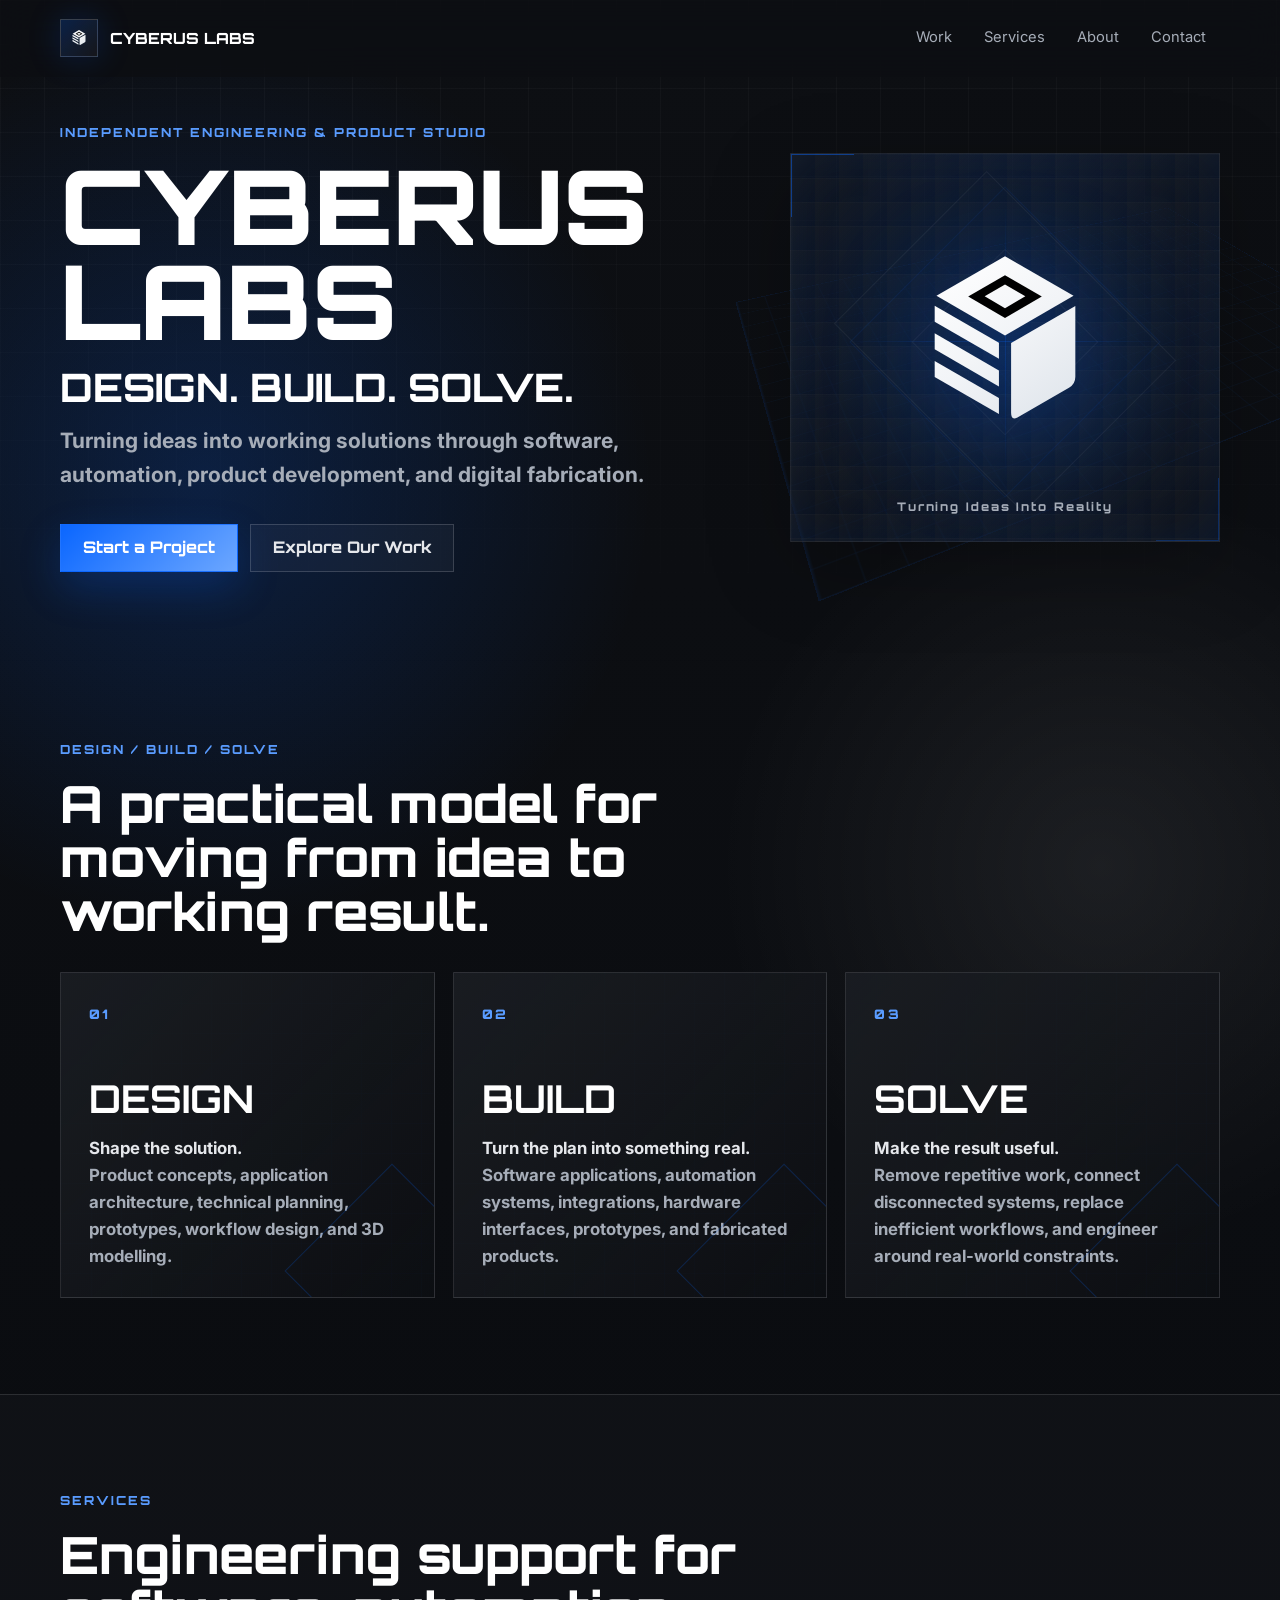
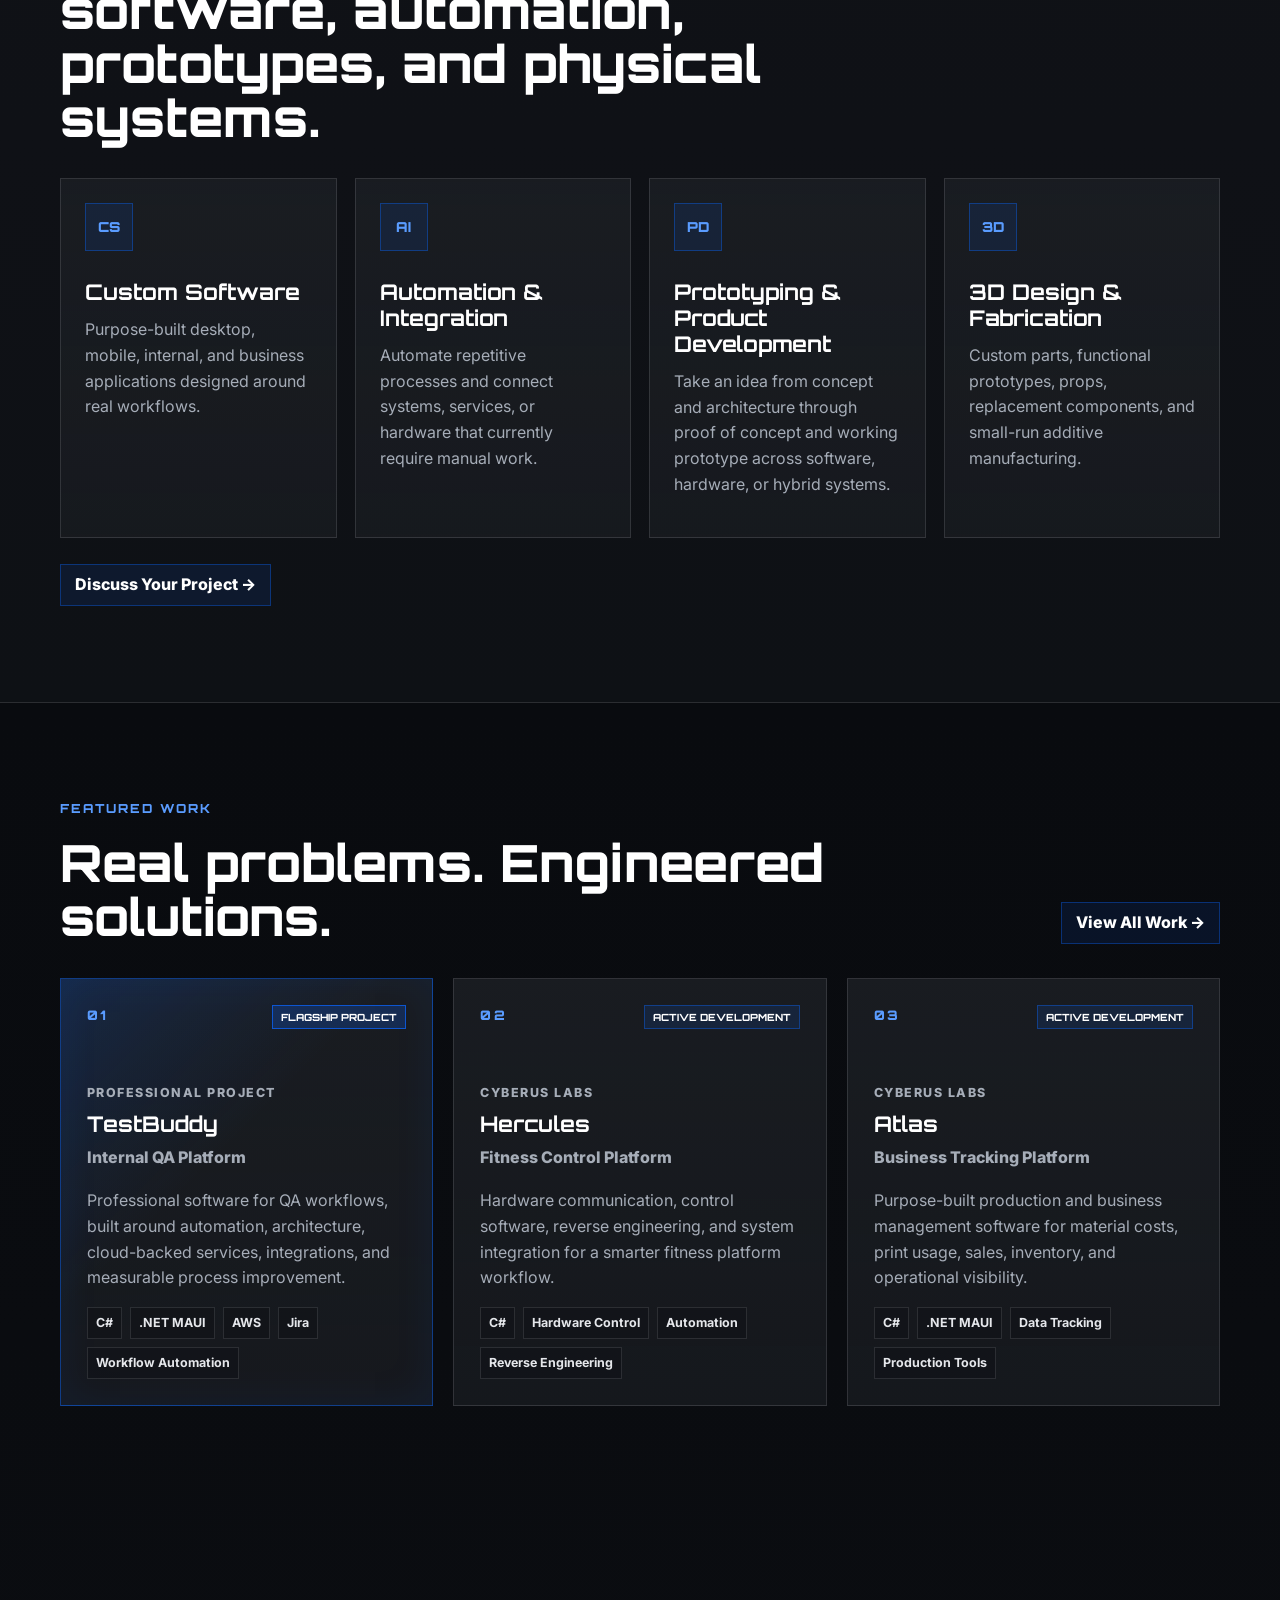
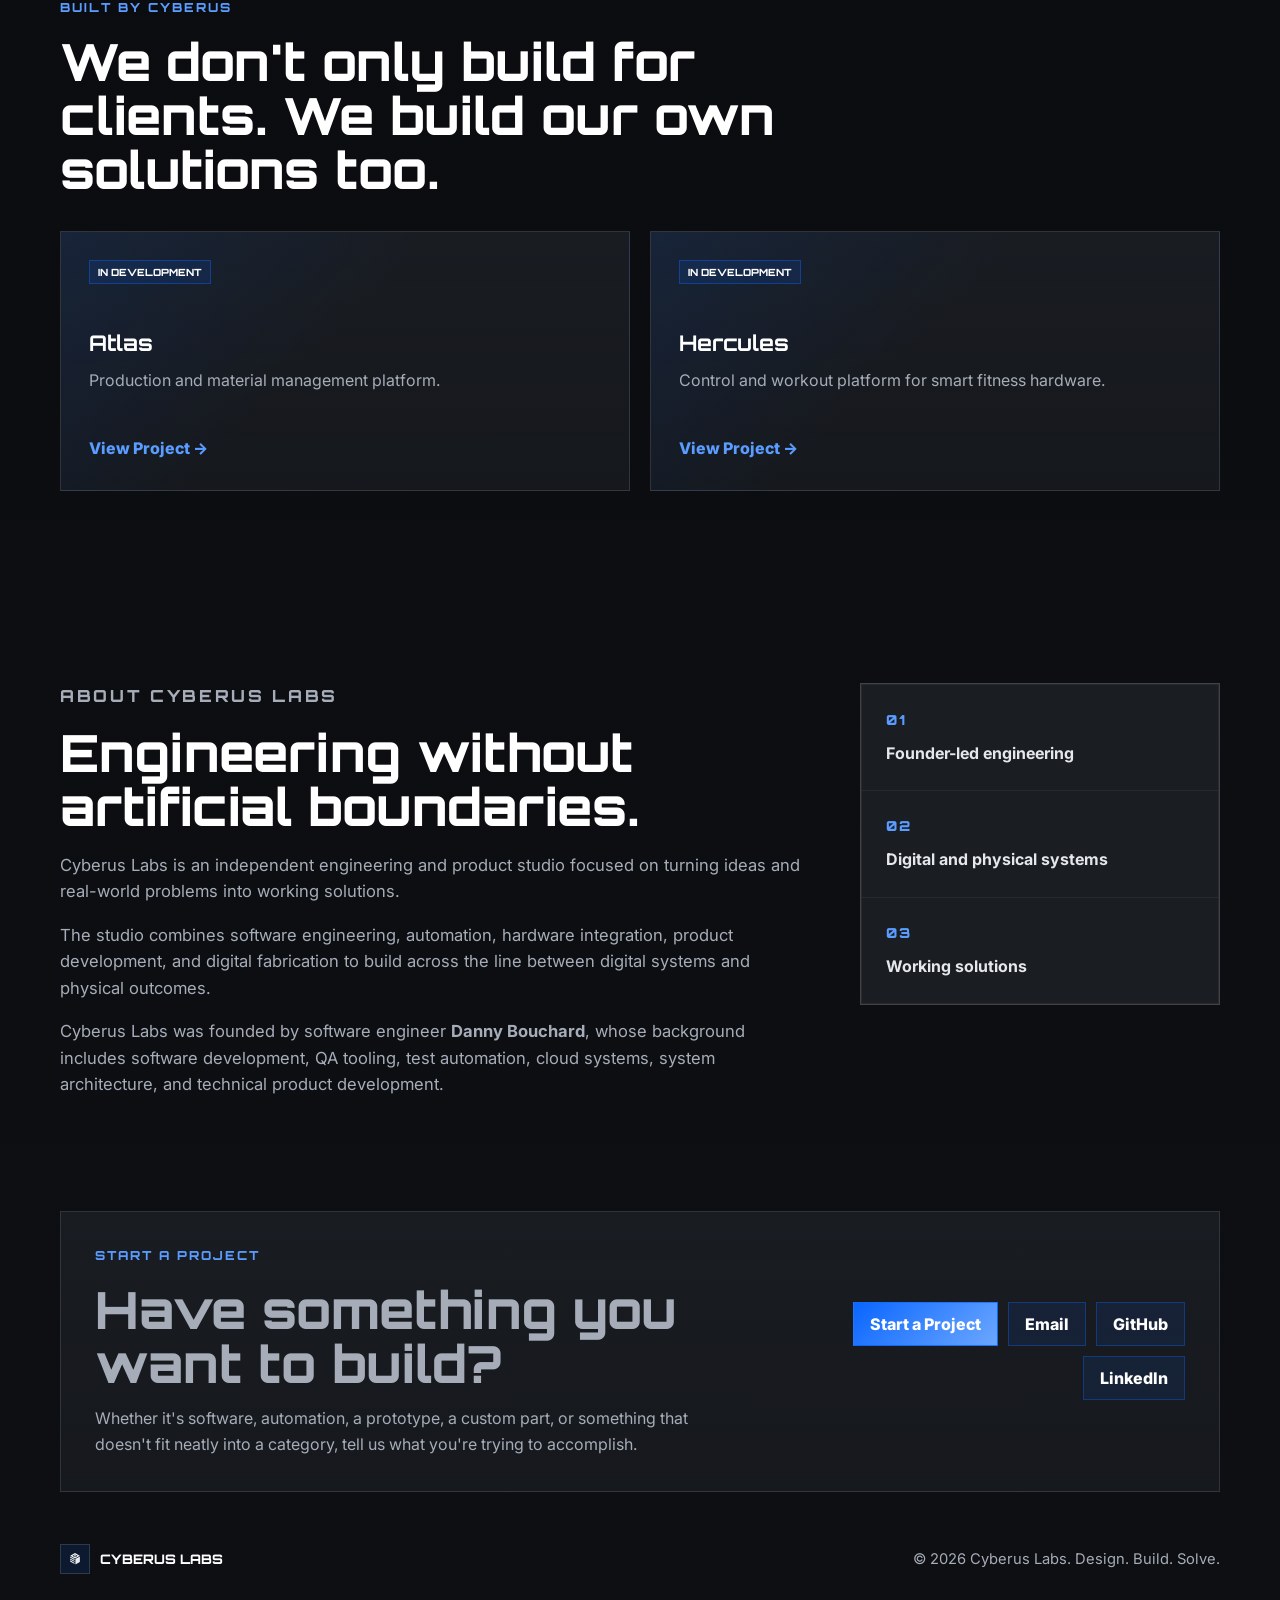
==== commit 9333cdb7: "Reposition studio branding and restructure service offerings" ====
--- a/index.html
+++ b/index.html
@@ -3,7 +3,7 @@
 <head>
   <meta charset="UTF-8">
   <meta name="viewport" content="width=device-width, initial-scale=1.0">
-  <meta name="description" content="Cyberus Labs turns ideas into digital and physical reality through software, automation, product design, and fabrication.">
+  <meta name="description" content="Cyberus Labs is an independent engineering and product studio turning ideas and real-world problems into working solutions.">
   <title>Cyberus Labs</title>
   <link rel="icon" href="assets/logo/cyberus-cube.svg" type="image/svg+xml">
   <link rel="preconnect" href="https://fonts.googleapis.com">
@@ -28,8 +28,8 @@
         </button>
 
         <div class="nav-links" id="nav-links" data-nav-links>
-          <a href="#projects">Projects</a>
-          <a href="#capabilities">Capabilities</a>
+          <a href="work.html">Work</a>
+          <a href="#services">Services</a>
           <a href="#about">About</a>
           <a href="#contact">Contact</a>
         </div>
@@ -40,46 +40,98 @@
       <section class="hero section">
         <div class="hero-grid" aria-hidden="true"></div>
         <div class="hero-content">
-          <p class="eyebrow">Engineering lab / maker workshop</p>
+          <p class="eyebrow">Independent engineering &amp; product studio</p>
           <h1>CYBERUS LABS</h1>
-          <p class="hero-statement">TURNING IDEAS INTO REALITY.</p>
-          <p class="hero-copy">Building systems across software, automation, and fabrication.</p>
-          <a class="button primary-button" href="#projects">Explore Projects</a>
-        </div>
-        <div class="hero-panel model-panel" aria-label="Cyberus Labs operating model">
-          <div class="brand-diagram">
+          <p class="hero-statement">DESIGN. BUILD. SOLVE.</p>
+          <p class="hero-copy">Turning ideas into working solutions through software, automation, product development, and digital fabrication.</p>
+          <div class="hero-actions">
+            <a class="button primary-button" href="#contact">Start a Project</a>
+            <a class="button secondary-button" href="#featured-work">Explore Our Work</a>
+          </div>
+        </div>
+
+        <div class="hero-panel brand-panel" aria-label="Cyberus Labs brand mark">
+          <div class="brand-emblem">
             <span class="emblem-diamond diamond-large"></span>
             <span class="emblem-diamond diamond-small"></span>
-            <span class="callout-line design-line" aria-hidden="true"></span>
-            <span class="callout-line build-line" aria-hidden="true"></span>
-            <span class="callout-line solve-line" aria-hidden="true"></span>
-            <span class="face-highlight highlight-design" aria-hidden="true"></span>
-            <span class="face-highlight highlight-build" aria-hidden="true"></span>
-            <span class="face-highlight highlight-solve" aria-hidden="true"></span>
-            <div class="callout callout-design">
-              <h2>DESIGN</h2>
-              <p>Idea &amp; Vision</p>
-            </div>
-            <img class="diagram-cube" src="assets/logo/cyberus-cube.svg" alt="Cyberus Labs cube logo">
-            <div class="callout callout-build">
-              <h2>BUILD</h2>
-              <p>Process &amp; Creation</p>
-            </div>
-            <div class="callout callout-solve">
-              <h2>SOLVE</h2>
-              <p>Outcome &amp; Impact</p>
-            </div>
-          </div>
-        </div>
-      </section>
-
-      <section class="section" id="projects">
+            <span class="emblem-line line-horizontal"></span>
+            <span class="emblem-line line-vertical"></span>
+            <img src="assets/logo/cyberus-cube.svg" alt="Cyberus Labs cube logo">
+          </div>
+          <p class="emblem-caption">Turning Ideas Into Reality</p>
+        </div>
+      </section>
+
+      <section class="section studio-pillars" aria-labelledby="pillars-heading">
         <div class="section-heading">
-          <p class="eyebrow">Projects &amp; Creations</p>
-          <h2>Systems built across personal projects, professional engineering work, and physical product development.</h2>
-        </div>
-
-        <div class="project-grid">
+          <p class="eyebrow">Design / Build / Solve</p>
+          <h2 id="pillars-heading">A practical model for moving from idea to working result.</h2>
+        </div>
+
+        <div class="pillars-grid">
+          <article>
+            <span>01</span>
+            <h3>DESIGN</h3>
+            <p><strong>Shape the solution.</strong></p>
+            <p>Product concepts, application architecture, technical planning, prototypes, workflow design, and 3D modelling.</p>
+          </article>
+          <article>
+            <span>02</span>
+            <h3>BUILD</h3>
+            <p><strong>Turn the plan into something real.</strong></p>
+            <p>Software applications, automation systems, integrations, hardware interfaces, prototypes, and fabricated products.</p>
+          </article>
+          <article>
+            <span>03</span>
+            <h3>SOLVE</h3>
+            <p><strong>Make the result useful.</strong></p>
+            <p>Remove repetitive work, connect disconnected systems, replace inefficient workflows, and engineer around real-world constraints.</p>
+          </article>
+        </div>
+      </section>
+
+      <section class="section capability-band" id="services">
+        <div class="section-heading">
+          <p class="eyebrow">Services</p>
+          <h2>Engineering support for software, automation, prototypes, and physical systems.</h2>
+        </div>
+
+        <div class="capability-grid">
+          <article>
+            <span class="capability-icon">CS</span>
+            <h3>Custom Software</h3>
+            <p>Purpose-built desktop, mobile, internal, and business applications designed around real workflows.</p>
+          </article>
+          <article>
+            <span class="capability-icon">AI</span>
+            <h3>Automation &amp; Integration</h3>
+            <p>Automate repetitive processes and connect systems, services, or hardware that currently require manual work.</p>
+          </article>
+          <article>
+            <span class="capability-icon">PD</span>
+            <h3>Prototyping &amp; Product Development</h3>
+            <p>Take an idea from concept and architecture through proof of concept and working prototype across software, hardware, or hybrid systems.</p>
+          </article>
+          <article>
+            <span class="capability-icon">3D</span>
+            <h3>3D Design &amp; Fabrication</h3>
+            <p>Custom parts, functional prototypes, props, replacement components, and small-run additive manufacturing.</p>
+          </article>
+        </div>
+
+        <a class="section-link" href="#contact">Discuss Your Project &rarr;</a>
+      </section>
+
+      <section class="section" id="featured-work">
+        <div class="section-heading split-heading">
+          <div>
+            <p class="eyebrow">Featured Work</p>
+            <h2>Real problems. Engineered solutions.</h2>
+          </div>
+          <a class="section-link" href="work.html">View All Work &rarr;</a>
+        </div>
+
+        <div class="project-grid featured-grid">
           <a class="project-card project-card-link flagship" href="projects/testbuddy.html">
             <div class="card-topline">
               <span class="card-index">01</span>
@@ -88,17 +140,13 @@
             <p class="project-category">Professional Project</p>
             <h3>TestBuddy</h3>
             <p class="project-subtitle">Internal QA Platform</p>
-            <p>A QA tooling platform built to streamline bug reporting workflows with video capture, one-button bug creation, Jira integration, AWS-backed services, and tester-focused automation.</p>
+            <p>Professional software for QA workflows, built around automation, architecture, cloud-backed services, integrations, and measurable process improvement.</p>
             <ul class="tag-list">
               <li>C#</li>
               <li>.NET MAUI</li>
               <li>AWS</li>
-              <li>AppSync</li>
-              <li>DynamoDB</li>
-              <li>S3</li>
-              <li>Cognito</li>
               <li>Jira</li>
-              <li>QA Tooling</li>
+              <li>Workflow Automation</li>
             </ul>
           </a>
 
@@ -110,7 +158,7 @@
             <p class="project-category">Cyberus Labs</p>
             <h3>Hercules</h3>
             <p class="project-subtitle">Fitness Control Platform</p>
-            <p>A smart fitness platform control system focused on hardware communication, automation, workout planning, and reverse engineering.</p>
+            <p>Hardware communication, control software, reverse engineering, and system integration for a smarter fitness platform workflow.</p>
             <ul class="tag-list">
               <li>C#</li>
               <li>Hardware Control</li>
@@ -127,7 +175,7 @@
             <p class="project-category">Cyberus Labs</p>
             <h3>Atlas</h3>
             <p class="project-subtitle">Business Tracking Platform</p>
-            <p>A business and production tracking platform for material costs, print usage, sales, inventory, and future app-based workflows.</p>
+            <p>Purpose-built production and business management software for material costs, print usage, sales, inventory, and operational visibility.</p>
             <ul class="tag-list">
               <li>C#</li>
               <li>.NET MAUI</li>
@@ -135,123 +183,63 @@
               <li>Production Tools</li>
             </ul>
           </a>
-
-          <a class="project-card project-card-link" href="projects/lego-party-automation.html">
-            <div class="card-topline">
-              <span class="card-index">04</span>
-              <span class="status-badge">PROFESSIONAL WORK</span>
-            </div>
-            <p class="project-category">Professional Project</p>
-            <h3>Lego Party Automation</h3>
-            <p class="project-subtitle">Gameplay Test Automation</p>
-            <p>Automated gameplay validation for LEGO Party using test bots, multiplayer session handling, CI/CD validation, and test coverage reporting.</p>
-            <ul class="tag-list">
-              <li>Unity</li>
-              <li>C#</li>
-              <li>Test Automation</li>
-              <li>CI/CD</li>
-              <li>QA Tooling</li>
-              <li>Steam</li>
-            </ul>
-          </a>
-
-          <a class="project-card project-card-link" href="projects/fitbit-arcade-games.html">
-            <div class="card-topline">
-              <span class="card-index">05</span>
-              <span class="status-badge">PROFESSIONAL WORK</span>
-            </div>
-            <p class="project-category">Professional Project</p>
-            <h3>Fitbit Arcade Games</h3>
-            <p class="project-subtitle">Automation Suite</p>
-            <p>Automated test coverage for a suite of Fitbit Arcade games, including bots that completed gameplay paths, simulated smartwatch inputs, and reported failures during continuous test runs.</p>
-            <ul class="tag-list">
-              <li>Unity</li>
-              <li>C#</li>
-              <li>Test Automation</li>
-              <li>State Machines</li>
-              <li>Pathfinding</li>
-              <li>QA Tooling</li>
-            </ul>
-          </a>
-
-          <a class="project-card project-card-link" href="projects/demeter.html">
-            <div class="card-topline">
-              <span class="card-index">06</span>
-              <span class="status-badge live">LIVE PRODUCT</span>
-            </div>
-            <p class="project-category">Cyberus Labs</p>
-            <h3>Demeter</h3>
-            <p class="project-subtitle">Physical Product Design</p>
-            <p>A small-batch physical product project focused on 3D printed donut keychains, retail display design, product iteration, and local business collaboration.</p>
-            <ul class="tag-list">
-              <li>3D Printing</li>
-              <li>Product Design</li>
-              <li>Retail Display</li>
-              <li>Fabrication</li>
-            </ul>
-          </a>
-        </div>
-      </section>
-
-      <section class="section capability-band" id="capabilities">
+        </div>
+      </section>
+
+      <section class="section built-section">
         <div class="section-heading">
-          <p class="eyebrow">Capabilities</p>
-          <h2>A practical lab stack for making ideas real.</h2>
-        </div>
-
-        <div class="capability-grid">
-          <article>
-            <span class="capability-icon">SD</span>
-            <h3>Software Development</h3>
-            <p>Clean, purpose-built applications, platforms, interfaces, and internal tools.</p>
-          </article>
-          <article>
-            <span class="capability-icon">AU</span>
-            <h3>Automation</h3>
-            <p>Connected workflows and controls that reduce friction between systems and hardware.</p>
-          </article>
-          <article>
-            <span class="capability-icon">PD</span>
-            <h3>Product Design</h3>
-            <p>From sketch to prototype, shaping usable objects and systems around real constraints.</p>
-          </article>
-          <article>
-            <span class="capability-icon">3D</span>
-            <h3>3D Printing &amp; Fabrication</h3>
-            <p>Rapid iteration, fixture design, small-batch products, and physical problem solving.</p>
-          </article>
+          <p class="eyebrow">Built by Cyberus</p>
+          <h2>We don't only build for clients. We build our own solutions too.</h2>
+        </div>
+
+        <div class="built-grid">
+          <a class="built-card" href="projects/atlas.html">
+            <span class="status-badge">IN DEVELOPMENT</span>
+            <h3>Atlas</h3>
+            <p>Production and material management platform.</p>
+            <span class="card-cta">View Project &rarr;</span>
+          </a>
+          <a class="built-card" href="projects/hercules.html">
+            <span class="status-badge">IN DEVELOPMENT</span>
+            <h3>Hercules</h3>
+            <p>Control and workout platform for smart fitness hardware.</p>
+            <span class="card-cta">View Project &rarr;</span>
+          </a>
         </div>
       </section>
 
       <section class="section about-section" id="about">
         <div class="about-copy">
           <p class="eyebrow">About Cyberus Labs</p>
-          <h2>Cyberus Labs is a personal engineering lab focused on transforming ideas into real-world solutions.</h2>
-          <p>It brings together software, automation, product design, and fabrication to explore what can be built when digital systems and physical making share the same workbench.</p>
-          <p>Danny Bouchard is the creator behind Cyberus Labs, guiding each project with a builder's mindset: understand the problem, design the system, make it real, and keep improving it.</p>
+          <h2>Engineering without artificial boundaries.</h2>
+          <p>Cyberus Labs is an independent engineering and product studio focused on turning ideas and real-world problems into working solutions.</p>
+          <p>The studio combines software engineering, automation, hardware integration, product development, and digital fabrication to build across the line between digital systems and physical outcomes.</p>
+          <p>Cyberus Labs was founded by software engineer <strong>Danny Bouchard</strong>, whose background includes software development, QA tooling, test automation, cloud systems, system architecture, and technical product development.</p>
         </div>
         <div class="about-stats" aria-label="Cyberus Labs focus areas">
           <div>
             <span>01</span>
-            <p>Digital systems</p>
+            <p>Founder-led engineering</p>
           </div>
           <div>
             <span>02</span>
-            <p>Physical prototypes</p>
+            <p>Digital and physical systems</p>
           </div>
           <div>
             <span>03</span>
-            <p>Automation experiments</p>
+            <p>Working solutions</p>
           </div>
         </div>
       </section>
 
       <section class="section contact-section" id="contact">
-        <div>
-          <p class="eyebrow">Contact</p>
-          <h2>Interested in a project, collaboration, or opportunity?</h2>
+        <div class="contact-copy">
+          <p class="eyebrow">Start a Project</p>
+          <h2>Have something you want to build?</h2>
+          <p>Whether it's software, automation, a prototype, a custom part, or something that doesn't fit neatly into a category, tell us what you're trying to accomplish.</p>
         </div>
         <div class="contact-links">
+          <a class="primary-contact" href="mailto:hello@cyberuslabs.ca?subject=Project%20Inquiry%20for%20Cyberus%20Labs">Start a Project</a>
           <a href="mailto:hello@cyberuslabs.ca">Email</a>
           <a href="https://github.com/xCyberus" target="_blank" rel="noreferrer">GitHub</a>
           <a href="https://www.linkedin.com/in/danny-bouchard" target="_blank" rel="noreferrer">LinkedIn</a>
@@ -264,7 +252,7 @@
         <img src="assets/logo/cyberus-cube.svg" alt="" aria-hidden="true">
         <span>Cyberus Labs</span>
       </a>
-      <p>&copy; <span data-year></span> Cyberus Labs. Built for digital and physical experiments.</p>
+      <p>&copy; <span data-year></span> Cyberus Labs. Design. Build. Solve.</p>
     </footer>
   </div>
 
--- a/styles.css
+++ b/styles.css
@@ -295,11 +295,25 @@
   box-shadow: 0 16px 42px var(--shadow);
 }
 
+.secondary-button {
+  color: var(--text);
+  background: rgba(229, 231, 235, 0.04);
+  border-color: rgba(229, 231, 235, 0.18);
+}
+
 .primary-button:hover,
-.primary-button:focus-visible {
+.primary-button:focus-visible,
+.secondary-button:hover,
+.secondary-button:focus-visible {
   box-shadow: 0 20px 52px rgba(10, 102, 255, 0.3);
   outline: none;
   transform: translateY(-2px);
+}
+
+.hero-actions {
+  display: flex;
+  flex-wrap: wrap;
+  gap: 12px;
 }
 
 .hero-panel {
@@ -492,6 +506,87 @@
   transform: rotate(-28deg);
 }
 
+.brand-panel {
+  min-height: 0;
+  padding: 28px 28px 24px;
+}
+
+.brand-panel::before,
+.brand-panel::after {
+  position: absolute;
+  width: 62px;
+  height: 62px;
+  content: "";
+  pointer-events: none;
+}
+
+.brand-panel::before {
+  top: 0;
+  left: 0;
+  border-top: 1px solid rgba(10, 102, 255, 0.46);
+  border-left: 1px solid rgba(10, 102, 255, 0.46);
+}
+
+.brand-panel::after {
+  right: 0;
+  bottom: 0;
+  border-right: 1px solid rgba(10, 102, 255, 0.28);
+  border-bottom: 1px solid rgba(10, 102, 255, 0.28);
+}
+
+.brand-emblem {
+  position: relative;
+  z-index: 1;
+  display: grid;
+  min-height: 320px;
+  place-items: center;
+  margin: 0 auto;
+}
+
+.brand-emblem::before {
+  position: absolute;
+  inset: 52px;
+  content: "";
+  border: 1px solid rgba(229, 231, 235, 0.06);
+  transform: rotate(45deg);
+}
+
+.brand-emblem img {
+  position: relative;
+  z-index: 2;
+  width: min(70%, 260px);
+  filter: drop-shadow(0 24px 58px rgba(10, 102, 255, 0.34));
+}
+
+.emblem-line {
+  position: absolute;
+  pointer-events: none;
+  background: linear-gradient(90deg, transparent, rgba(10, 102, 255, 0.24), transparent);
+}
+
+.line-horizontal {
+  width: 86%;
+  height: 1px;
+}
+
+.line-vertical {
+  width: 1px;
+  height: 86%;
+  background: linear-gradient(180deg, transparent, rgba(10, 102, 255, 0.2), transparent);
+}
+
+.emblem-caption {
+  position: relative;
+  z-index: 1;
+  margin: -4px 0 0;
+  color: var(--muted);
+  font-family: Orbitron, Inter, ui-sans-serif, system-ui, sans-serif;
+  font-size: 0.74rem;
+  font-weight: 800;
+  letter-spacing: 0.16em;
+  text-align: center;
+}
+
 .section-heading {
   margin-bottom: 34px;
 }
@@ -502,6 +597,32 @@
 
 #projects {
   padding-top: clamp(42px, 6vw, 72px);
+}
+
+.section-link {
+  display: inline-flex;
+  width: fit-content;
+  min-height: 42px;
+  align-items: center;
+  margin-top: 26px;
+  border: 1px solid rgba(10, 102, 255, 0.36);
+  padding: 0 14px;
+  color: var(--white);
+  background: rgba(10, 102, 255, 0.1);
+  font-weight: 800;
+}
+
+.section-link:hover,
+.section-link:focus-visible {
+  border-color: rgba(10, 102, 255, 0.72);
+  outline: none;
+}
+
+.split-heading {
+  display: flex;
+  align-items: end;
+  justify-content: space-between;
+  gap: 24px;
 }
 
 .pillars-section {
@@ -565,6 +686,22 @@
   font-weight: 700;
 }
 
+.studio-pillars .pillars-grid article {
+  min-height: auto;
+}
+
+.studio-pillars .pillars-grid h3 {
+  margin-top: 48px;
+}
+
+.studio-pillars .pillars-grid strong {
+  color: var(--text);
+}
+
+.featured-grid {
+  grid-template-columns: repeat(3, minmax(0, 1fr));
+}
+
 .project-card,
 .capability-grid article,
 .about-stats,
@@ -579,6 +716,10 @@
   flex-direction: column;
   padding: 26px;
   transition: border-color 180ms ease, transform 180ms ease, box-shadow 180ms ease;
+}
+
+.featured-grid .project-card {
+  min-height: 390px;
 }
 
 .project-card-link {
@@ -667,6 +808,49 @@
   font-size: 0.78rem;
   font-weight: 700;
   background: rgba(13, 15, 19, 0.42);
+}
+
+.built-grid,
+.work-group-grid {
+  display: grid;
+  grid-template-columns: repeat(2, minmax(0, 1fr));
+  gap: 20px;
+}
+
+.built-card {
+  display: flex;
+  min-height: 260px;
+  flex-direction: column;
+  align-items: flex-start;
+  border: 1px solid var(--line);
+  padding: 28px;
+  color: inherit;
+  background:
+    linear-gradient(135deg, rgba(10, 102, 255, 0.11), transparent 46%),
+    linear-gradient(180deg, rgba(26, 29, 34, 0.96), rgba(26, 29, 34, 0.72));
+  transition: border-color 180ms ease, transform 180ms ease, box-shadow 180ms ease;
+}
+
+.built-card:hover,
+.built-card:focus-visible {
+  border-color: rgba(10, 102, 255, 0.46);
+  box-shadow: 0 18px 54px rgba(0, 0, 0, 0.22);
+  outline: none;
+  transform: translateY(-4px);
+}
+
+.built-card .status-badge {
+  margin-bottom: 46px;
+}
+
+.built-card p {
+  color: var(--muted);
+}
+
+.card-cta {
+  margin-top: auto;
+  color: var(--accent-soft);
+  font-weight: 800;
 }
 
 .capability-band {
@@ -754,6 +938,12 @@
   margin: 0;
 }
 
+.contact-copy p:not(.eyebrow) {
+  max-width: 620px;
+  margin: 16px 0 0;
+  color: var(--muted);
+}
+
 .contact-links {
   display: flex;
   flex-wrap: wrap;
@@ -770,6 +960,11 @@
   color: var(--white);
   background: rgba(10, 102, 255, 0.1);
   font-weight: 800;
+}
+
+.contact-links .primary-contact {
+  border-color: rgba(10, 102, 255, 0.72);
+  background: linear-gradient(135deg, var(--accent), #6ca7ff);
 }
 
 .contact-links a:hover,
@@ -813,6 +1008,23 @@
 
 .project-page {
   min-height: 100vh;
+}
+
+.work-page-hero {
+  padding-top: 88px;
+  padding-bottom: 48px;
+}
+
+.work-page-hero h1 {
+  max-width: 900px;
+}
+
+.work-group {
+  padding-top: 36px;
+}
+
+.work-group + .work-group {
+  padding-top: 72px;
 }
 
 .subpage-header {
@@ -1022,15 +1234,23 @@
   }
 
   .pillars-grid,
+  .featured-grid,
   .capability-grid,
   .about-section {
     grid-template-columns: 1fr;
   }
 
   .project-grid,
+  .built-grid,
+  .work-group-grid,
   .project-detail-hero,
   .project-detail-grid {
     grid-template-columns: 1fr;
+  }
+
+  .split-heading {
+    align-items: flex-start;
+    flex-direction: column;
   }
 
   .project-card,
@@ -1098,6 +1318,28 @@
     padding: 18px;
   }
 
+  .hero-actions {
+    align-items: stretch;
+    flex-direction: column;
+  }
+
+  .hero-actions .button {
+    width: 100%;
+  }
+
+  .brand-emblem {
+    min-height: 260px;
+  }
+
+  .brand-emblem img {
+    width: min(72%, 196px);
+  }
+
+  .emblem-caption {
+    font-size: 0.66rem;
+    letter-spacing: 0.14em;
+  }
+
   .brand-diagram {
     min-height: 300px;
   }
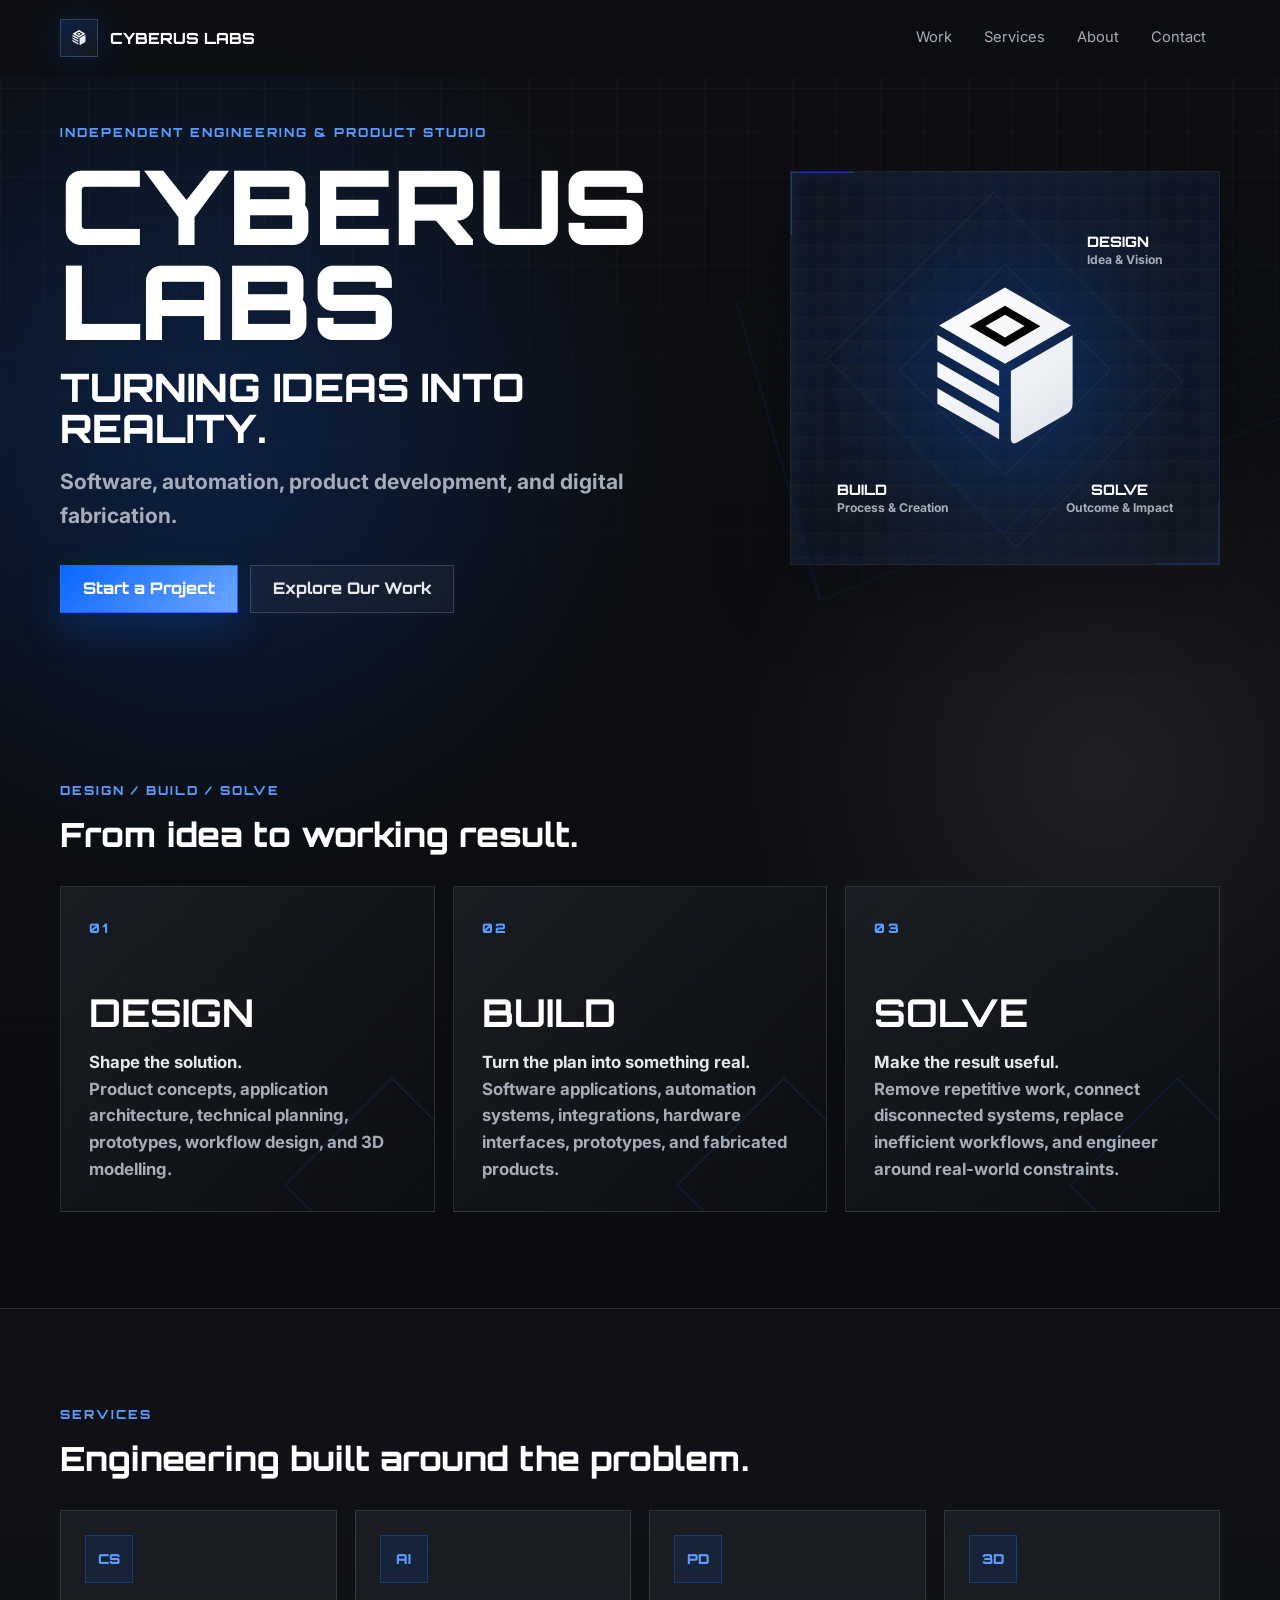
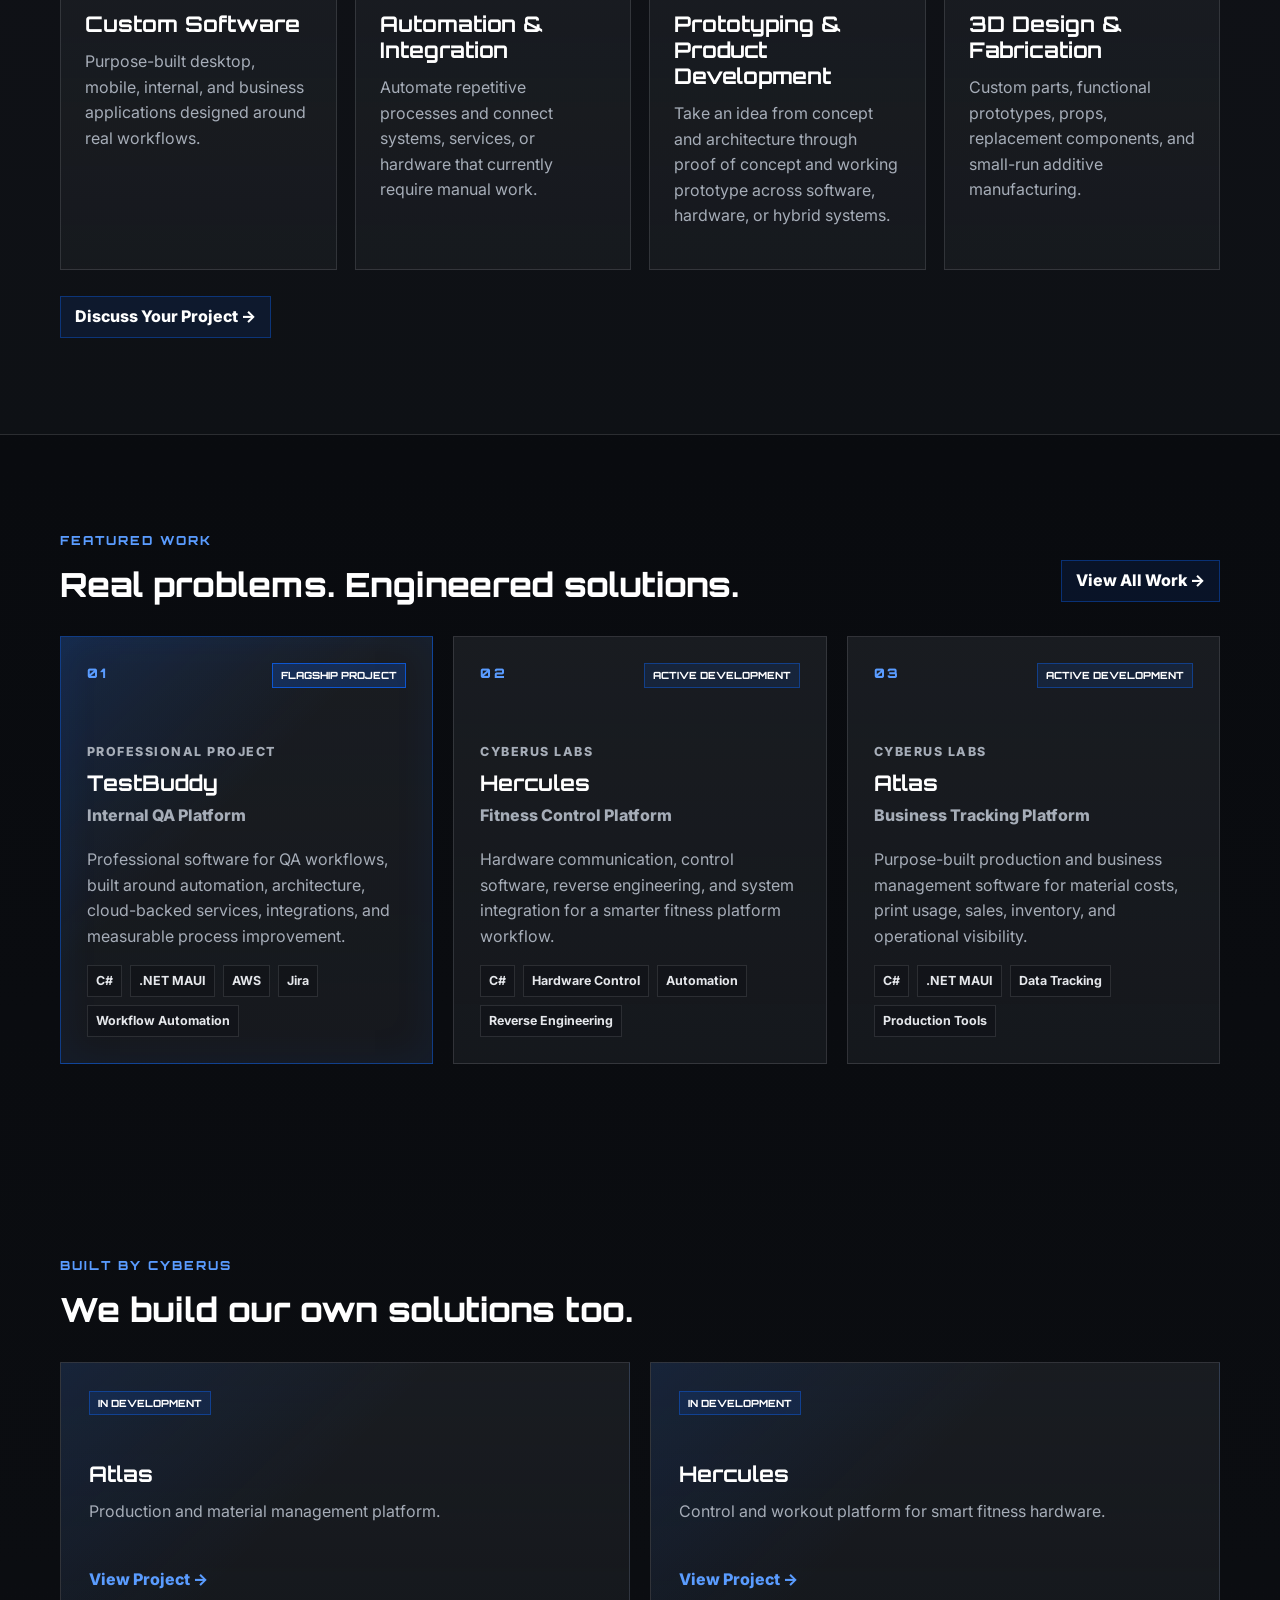
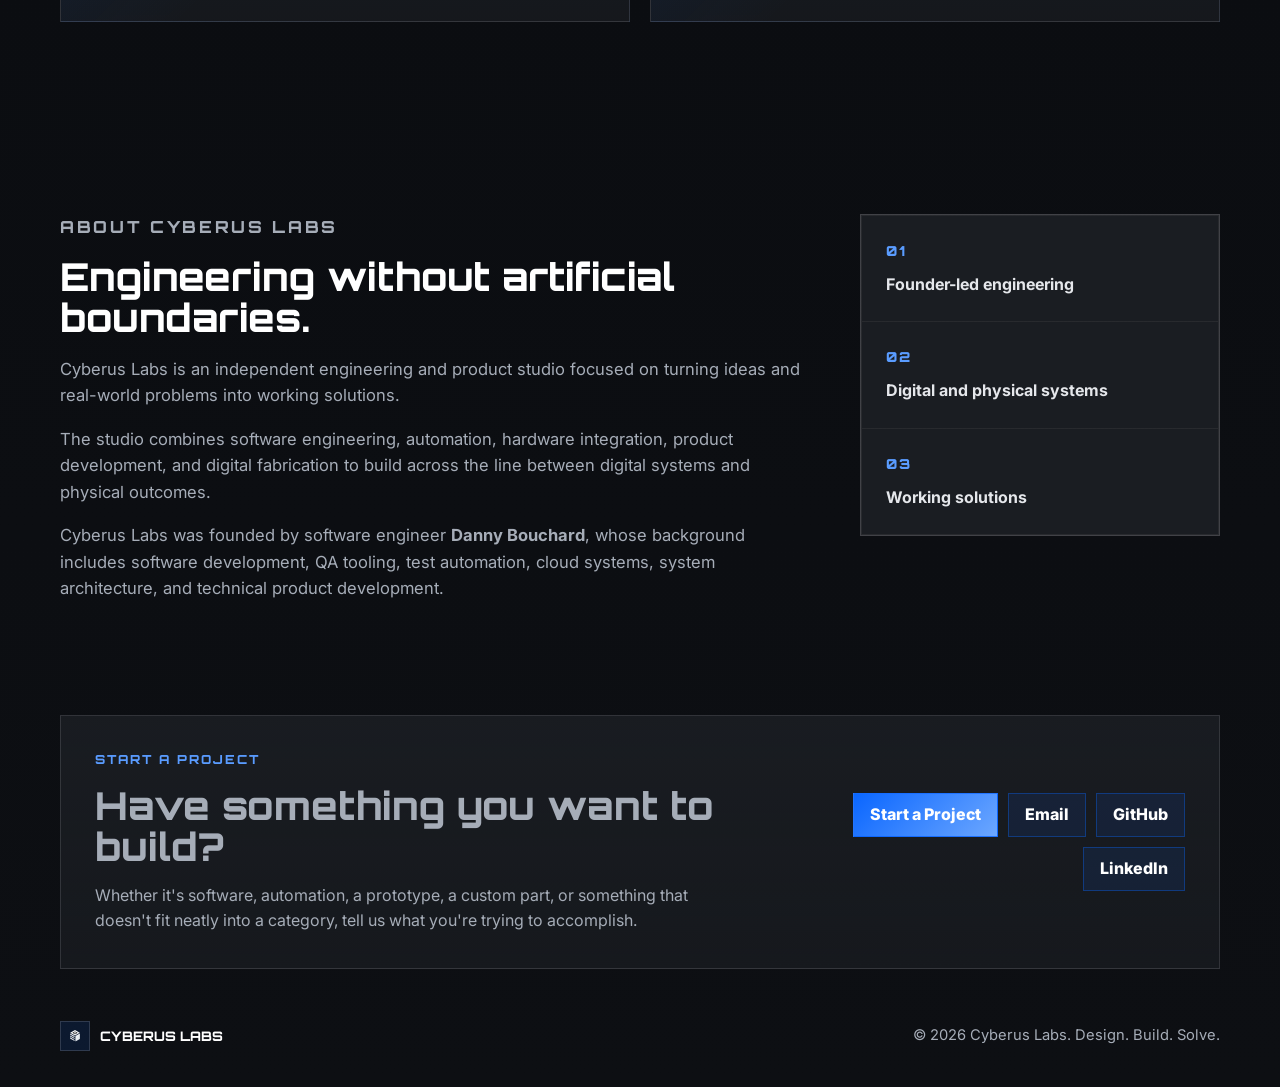
==== commit 658e7c99: "Refine homepage messaging and brand diagram layout" ====
--- a/index.html
+++ b/index.html
@@ -42,8 +42,8 @@
         <div class="hero-content">
           <p class="eyebrow">Independent engineering &amp; product studio</p>
           <h1>CYBERUS LABS</h1>
-          <p class="hero-statement">DESIGN. BUILD. SOLVE.</p>
-          <p class="hero-copy">Turning ideas into working solutions through software, automation, product development, and digital fabrication.</p>
+          <p class="hero-statement">TURNING IDEAS INTO REALITY.</p>
+          <p class="hero-copy">Software, automation, product development, and digital fabrication.</p>
           <div class="hero-actions">
             <a class="button primary-button" href="#contact">Start a Project</a>
             <a class="button secondary-button" href="#featured-work">Explore Our Work</a>
@@ -51,21 +51,30 @@
         </div>
 
         <div class="hero-panel brand-panel" aria-label="Cyberus Labs brand mark">
-          <div class="brand-emblem">
+          <div class="brand-diagram">
             <span class="emblem-diamond diamond-large"></span>
             <span class="emblem-diamond diamond-small"></span>
-            <span class="emblem-line line-horizontal"></span>
-            <span class="emblem-line line-vertical"></span>
-            <img src="assets/logo/cyberus-cube.svg" alt="Cyberus Labs cube logo">
-          </div>
-          <p class="emblem-caption">Turning Ideas Into Reality</p>
+            <div class="callout callout-design">
+              <h2>DESIGN</h2>
+              <p>Idea &amp; Vision</p>
+            </div>
+            <img class="diagram-cube" src="assets/logo/cyberus-cube.svg" alt="Cyberus Labs cube logo">
+            <div class="callout callout-build">
+              <h2>BUILD</h2>
+              <p>Process &amp; Creation</p>
+            </div>
+            <div class="callout callout-solve">
+              <h2>SOLVE</h2>
+              <p>Outcome &amp; Impact</p>
+            </div>
+          </div>
         </div>
       </section>
 
       <section class="section studio-pillars" aria-labelledby="pillars-heading">
         <div class="section-heading">
           <p class="eyebrow">Design / Build / Solve</p>
-          <h2 id="pillars-heading">A practical model for moving from idea to working result.</h2>
+          <h2 id="pillars-heading">From idea to working result.</h2>
         </div>
 
         <div class="pillars-grid">
@@ -93,7 +102,7 @@
       <section class="section capability-band" id="services">
         <div class="section-heading">
           <p class="eyebrow">Services</p>
-          <h2>Engineering support for software, automation, prototypes, and physical systems.</h2>
+          <h2>Engineering built around the problem.</h2>
         </div>
 
         <div class="capability-grid">
@@ -189,7 +198,7 @@
       <section class="section built-section">
         <div class="section-heading">
           <p class="eyebrow">Built by Cyberus</p>
-          <h2>We don't only build for clients. We build our own solutions too.</h2>
+          <h2>We build our own solutions too.</h2>
         </div>
 
         <div class="built-grid">
--- a/styles.css
+++ b/styles.css
@@ -90,7 +90,6 @@
 h3,
 .eyebrow,
 .button,
-.panel-topline,
 .pillars-grid span,
 .card-index,
 .status-badge,
@@ -234,22 +233,28 @@
 }
 
 h1 {
+  max-width: 960px;
+  margin-bottom: 18px;
+  color: var(--white);
+  font-size: clamp(2.8rem, 5vw, 4.8rem);
+  font-weight: 900;
+  line-height: 1;
+  overflow-wrap: normal;
+}
+
+h2 {
+  max-width: 960px;
+  margin-bottom: 18px;
+  color: var(--white);
+  font-size: clamp(1.75rem, 3vw, 2.65rem);
+  font-weight: 800;
+  line-height: 1.06;
+}
+
+.hero h1 {
   max-width: 620px;
-  margin-bottom: 18px;
-  color: var(--white);
   font-size: clamp(3rem, 8.8vw, 6.45rem);
-  font-weight: 900;
   line-height: 0.92;
-  overflow-wrap: anywhere;
-}
-
-h2 {
-  max-width: 780px;
-  margin-bottom: 18px;
-  color: var(--white);
-  font-size: clamp(2rem, 4vw, 3.35rem);
-  font-weight: 800;
-  line-height: 1.06;
 }
 
 h3 {
@@ -332,13 +337,13 @@
   box-shadow: inset 0 0 54px rgba(10, 102, 255, 0.07), 0 24px 80px rgba(0, 0, 0, 0.24);
 }
 
-.model-panel {
+.brand-panel {
   min-height: 0;
   padding: 28px 28px 24px;
 }
 
-.model-panel::before,
-.model-panel::after {
+.brand-panel::before,
+.brand-panel::after {
   position: absolute;
   width: 62px;
   height: 62px;
@@ -346,14 +351,14 @@
   pointer-events: none;
 }
 
-.model-panel::before {
+.brand-panel::before {
   top: 0;
   left: 0;
   border-top: 1px solid rgba(10, 102, 255, 0.46);
   border-left: 1px solid rgba(10, 102, 255, 0.46);
 }
 
-.model-panel::after {
+.brand-panel::after {
   right: 0;
   bottom: 0;
   border-right: 1px solid rgba(10, 102, 255, 0.28);
@@ -371,39 +376,35 @@
 
 .brand-diagram::before {
   position: absolute;
-  inset: 58px;
+  inset: 52px;
   content: "";
-  border: 1px solid rgba(229, 231, 235, 0.045);
+  border: 1px solid rgba(229, 231, 235, 0.06);
   transform: rotate(45deg);
 }
 
 .diagram-cube {
   position: relative;
   z-index: 3;
-  width: min(70%, 262px);
+  width: min(68%, 250px);
   filter: drop-shadow(0 24px 58px rgba(10, 102, 255, 0.34));
 }
 
-.emblem-diamond,
-.callout-line {
+.emblem-diamond {
   position: absolute;
   pointer-events: none;
-}
-
-.emblem-diamond {
-  border: 1px solid rgba(10, 102, 255, 0.09);
+  border: 1px solid rgba(10, 102, 255, 0.12);
   transform: rotate(45deg);
 }
 
 .diamond-large {
-  width: 220px;
-  height: 220px;
+  width: 230px;
+  height: 230px;
 }
 
 .diamond-small {
-  width: 132px;
-  height: 132px;
-  border-color: rgba(229, 231, 235, 0.055);
+  width: 150px;
+  height: 150px;
+  border-color: rgba(229, 231, 235, 0.07);
 }
 
 .callout {
@@ -415,175 +416,32 @@
 .callout h2 {
   margin: 0 0 5px;
   color: var(--white);
-  font-size: 0.92rem;
+  font-size: 0.9rem;
   line-height: 1;
 }
 
 .callout p {
   margin: 0;
   color: var(--muted);
-  font-size: 0.78rem;
+  font-size: 0.76rem;
   font-weight: 700;
   line-height: 1.22;
   white-space: nowrap;
 }
 
 .callout-design {
-  top: 28px;
-  right: 34px;
+  top: 34px;
+  right: 28px;
 }
 
 .callout-build {
-  bottom: 28px;
+  bottom: 24px;
   left: 18px;
 }
 
 .callout-solve {
   right: 18px;
-  bottom: 28px;
-  text-align: center;
-}
-
-.callout-line {
-  z-index: 2;
-  height: 1px;
-  background: linear-gradient(90deg, transparent, rgba(229, 231, 235, 0.32), rgba(10, 102, 255, 0.5), transparent);
-  opacity: 0.64;
-  transform-origin: center;
-}
-
-.design-line {
-  top: 116px;
-  right: 126px;
-  width: 78px;
-  transform: rotate(37deg);
-}
-
-.build-line {
-  bottom: 132px;
-  left: 104px;
-  width: 116px;
-  transform: rotate(-24deg);
-}
-
-.solve-line {
-  right: 104px;
-  bottom: 132px;
-  width: 116px;
-  transform: rotate(24deg);
-}
-
-.face-highlight {
-  position: absolute;
-  z-index: 2;
-  pointer-events: none;
-  opacity: 0.42;
-  filter: blur(12px);
-}
-
-.highlight-design {
-  top: 88px;
-  width: 118px;
-  height: 54px;
-  background: radial-gradient(ellipse, rgba(10, 102, 255, 0.28), transparent 70%);
-}
-
-.highlight-build {
-  bottom: 104px;
-  left: 122px;
-  width: 86px;
-  height: 112px;
-  background: radial-gradient(ellipse, rgba(10, 102, 255, 0.18), transparent 72%);
-  transform: rotate(28deg);
-}
-
-.highlight-solve {
-  right: 122px;
-  bottom: 104px;
-  width: 86px;
-  height: 112px;
-  background: radial-gradient(ellipse, rgba(10, 102, 255, 0.2), transparent 72%);
-  transform: rotate(-28deg);
-}
-
-.brand-panel {
-  min-height: 0;
-  padding: 28px 28px 24px;
-}
-
-.brand-panel::before,
-.brand-panel::after {
-  position: absolute;
-  width: 62px;
-  height: 62px;
-  content: "";
-  pointer-events: none;
-}
-
-.brand-panel::before {
-  top: 0;
-  left: 0;
-  border-top: 1px solid rgba(10, 102, 255, 0.46);
-  border-left: 1px solid rgba(10, 102, 255, 0.46);
-}
-
-.brand-panel::after {
-  right: 0;
-  bottom: 0;
-  border-right: 1px solid rgba(10, 102, 255, 0.28);
-  border-bottom: 1px solid rgba(10, 102, 255, 0.28);
-}
-
-.brand-emblem {
-  position: relative;
-  z-index: 1;
-  display: grid;
-  min-height: 320px;
-  place-items: center;
-  margin: 0 auto;
-}
-
-.brand-emblem::before {
-  position: absolute;
-  inset: 52px;
-  content: "";
-  border: 1px solid rgba(229, 231, 235, 0.06);
-  transform: rotate(45deg);
-}
-
-.brand-emblem img {
-  position: relative;
-  z-index: 2;
-  width: min(70%, 260px);
-  filter: drop-shadow(0 24px 58px rgba(10, 102, 255, 0.34));
-}
-
-.emblem-line {
-  position: absolute;
-  pointer-events: none;
-  background: linear-gradient(90deg, transparent, rgba(10, 102, 255, 0.24), transparent);
-}
-
-.line-horizontal {
-  width: 86%;
-  height: 1px;
-}
-
-.line-vertical {
-  width: 1px;
-  height: 86%;
-  background: linear-gradient(180deg, transparent, rgba(10, 102, 255, 0.2), transparent);
-}
-
-.emblem-caption {
-  position: relative;
-  z-index: 1;
-  margin: -4px 0 0;
-  color: var(--muted);
-  font-family: Orbitron, Inter, ui-sans-serif, system-ui, sans-serif;
-  font-size: 0.74rem;
-  font-weight: 800;
-  letter-spacing: 0.16em;
+  bottom: 24px;
   text-align: center;
 }
 
@@ -592,11 +450,9 @@
 }
 
 .section-heading h2 {
+  max-width: 980px;
   margin-bottom: 0;
-}
-
-#projects {
-  padding-top: clamp(42px, 6vw, 72px);
+  font-size: clamp(1.65rem, 2.6vw, 2.45rem);
 }
 
 .section-link {
@@ -623,10 +479,6 @@
   align-items: end;
   justify-content: space-between;
   gap: 24px;
-}
-
-.pillars-section {
-  padding-top: 34px;
 }
 
 .pillars-grid,
@@ -1011,12 +863,18 @@
 }
 
 .work-page-hero {
-  padding-top: 88px;
-  padding-bottom: 48px;
+  padding-top: 72px;
+  padding-bottom: 36px;
 }
 
 .work-page-hero h1 {
-  max-width: 900px;
+  max-width: 1120px;
+  font-size: clamp(2.8rem, 5vw, 4.8rem);
+  line-height: 1.04;
+}
+
+.work-page-hero .hero-copy {
+  max-width: 860px;
 }
 
 .work-group {
@@ -1327,19 +1185,6 @@
     width: 100%;
   }
 
-  .brand-emblem {
-    min-height: 260px;
-  }
-
-  .brand-emblem img {
-    width: min(72%, 196px);
-  }
-
-  .emblem-caption {
-    font-size: 0.66rem;
-    letter-spacing: 0.14em;
-  }
-
   .brand-diagram {
     min-height: 300px;
   }
@@ -1385,44 +1230,6 @@
     bottom: 18px;
   }
 
-  .design-line {
-    top: 90px;
-    right: 82px;
-    width: 58px;
-  }
-
-  .build-line {
-    bottom: 100px;
-    left: 68px;
-    width: 78px;
-  }
-
-  .solve-line {
-    right: 68px;
-    bottom: 100px;
-    width: 78px;
-  }
-
-  .highlight-design {
-    top: 84px;
-    width: 86px;
-    height: 40px;
-  }
-
-  .highlight-build {
-    bottom: 94px;
-    left: 76px;
-    width: 64px;
-    height: 82px;
-  }
-
-  .highlight-solve {
-    right: 76px;
-    bottom: 94px;
-    width: 64px;
-    height: 82px;
-  }
-
   .contact-section {
     padding: 24px;
   }
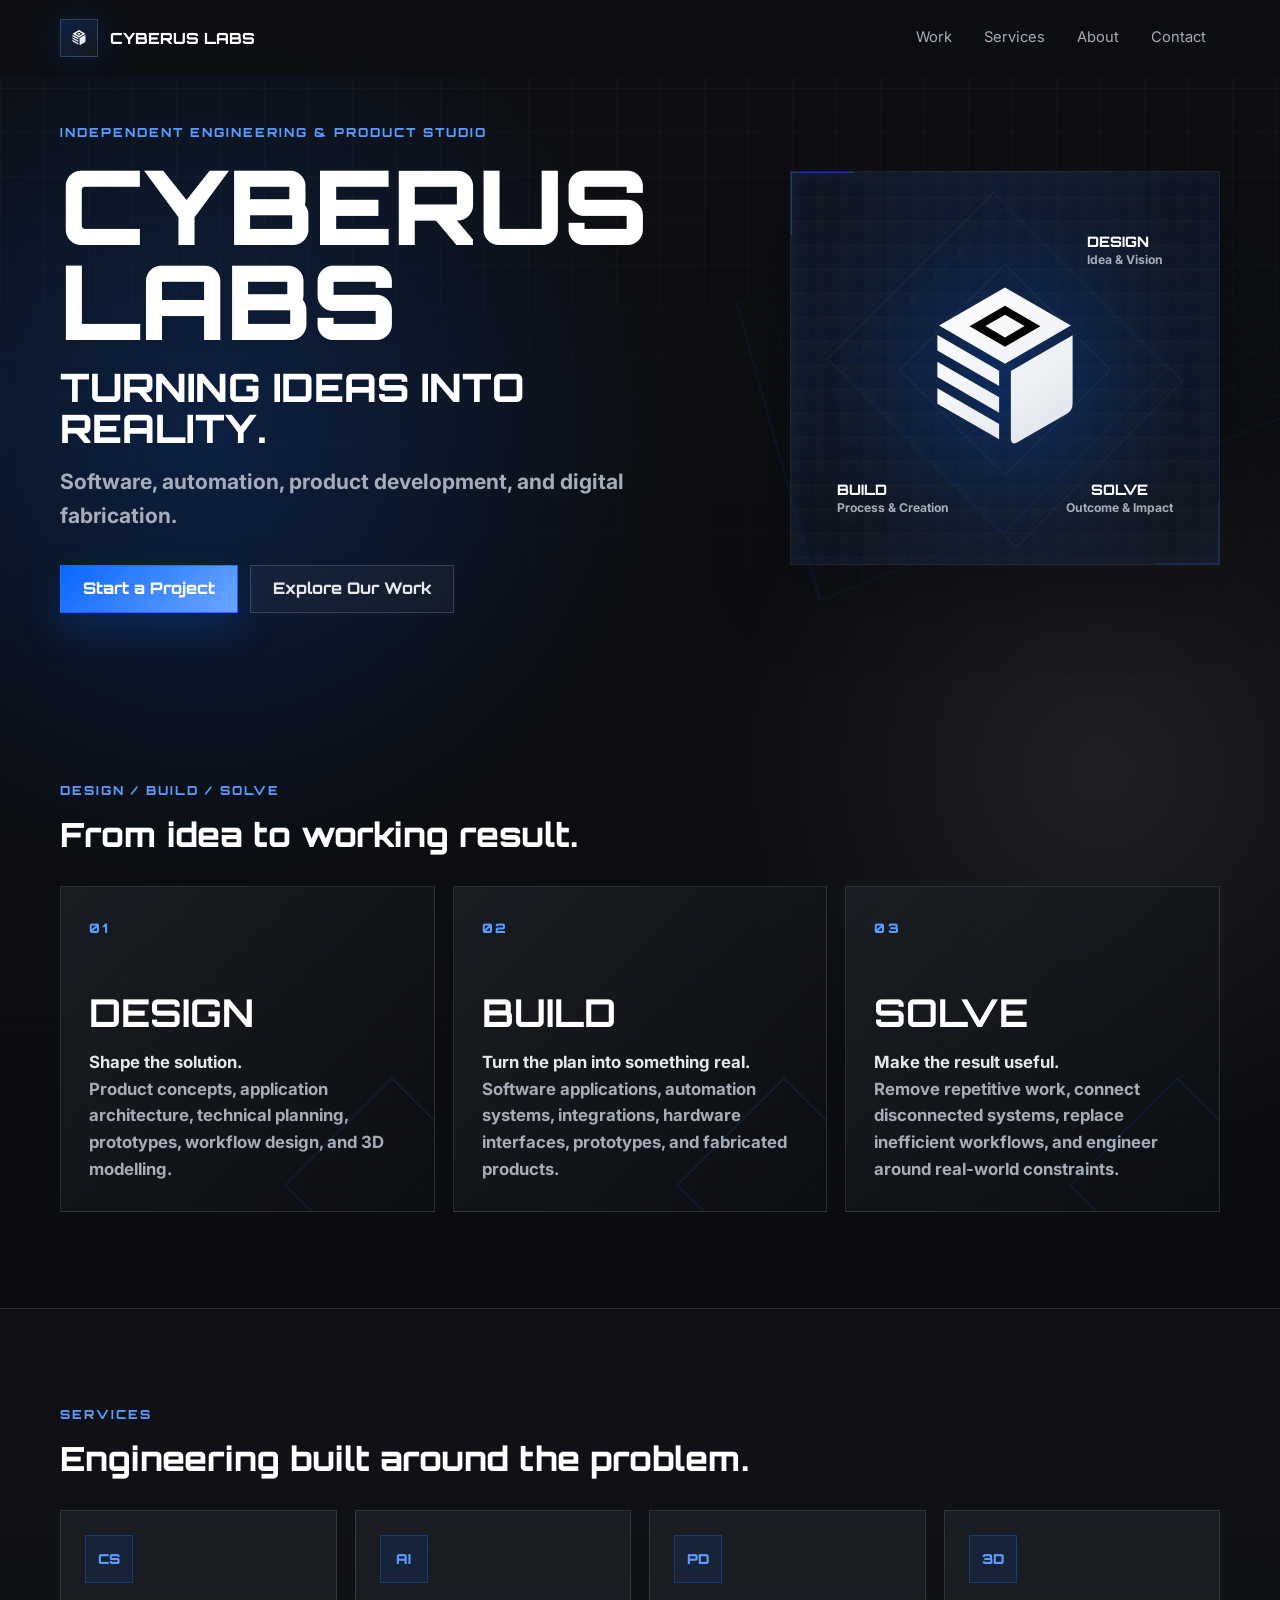
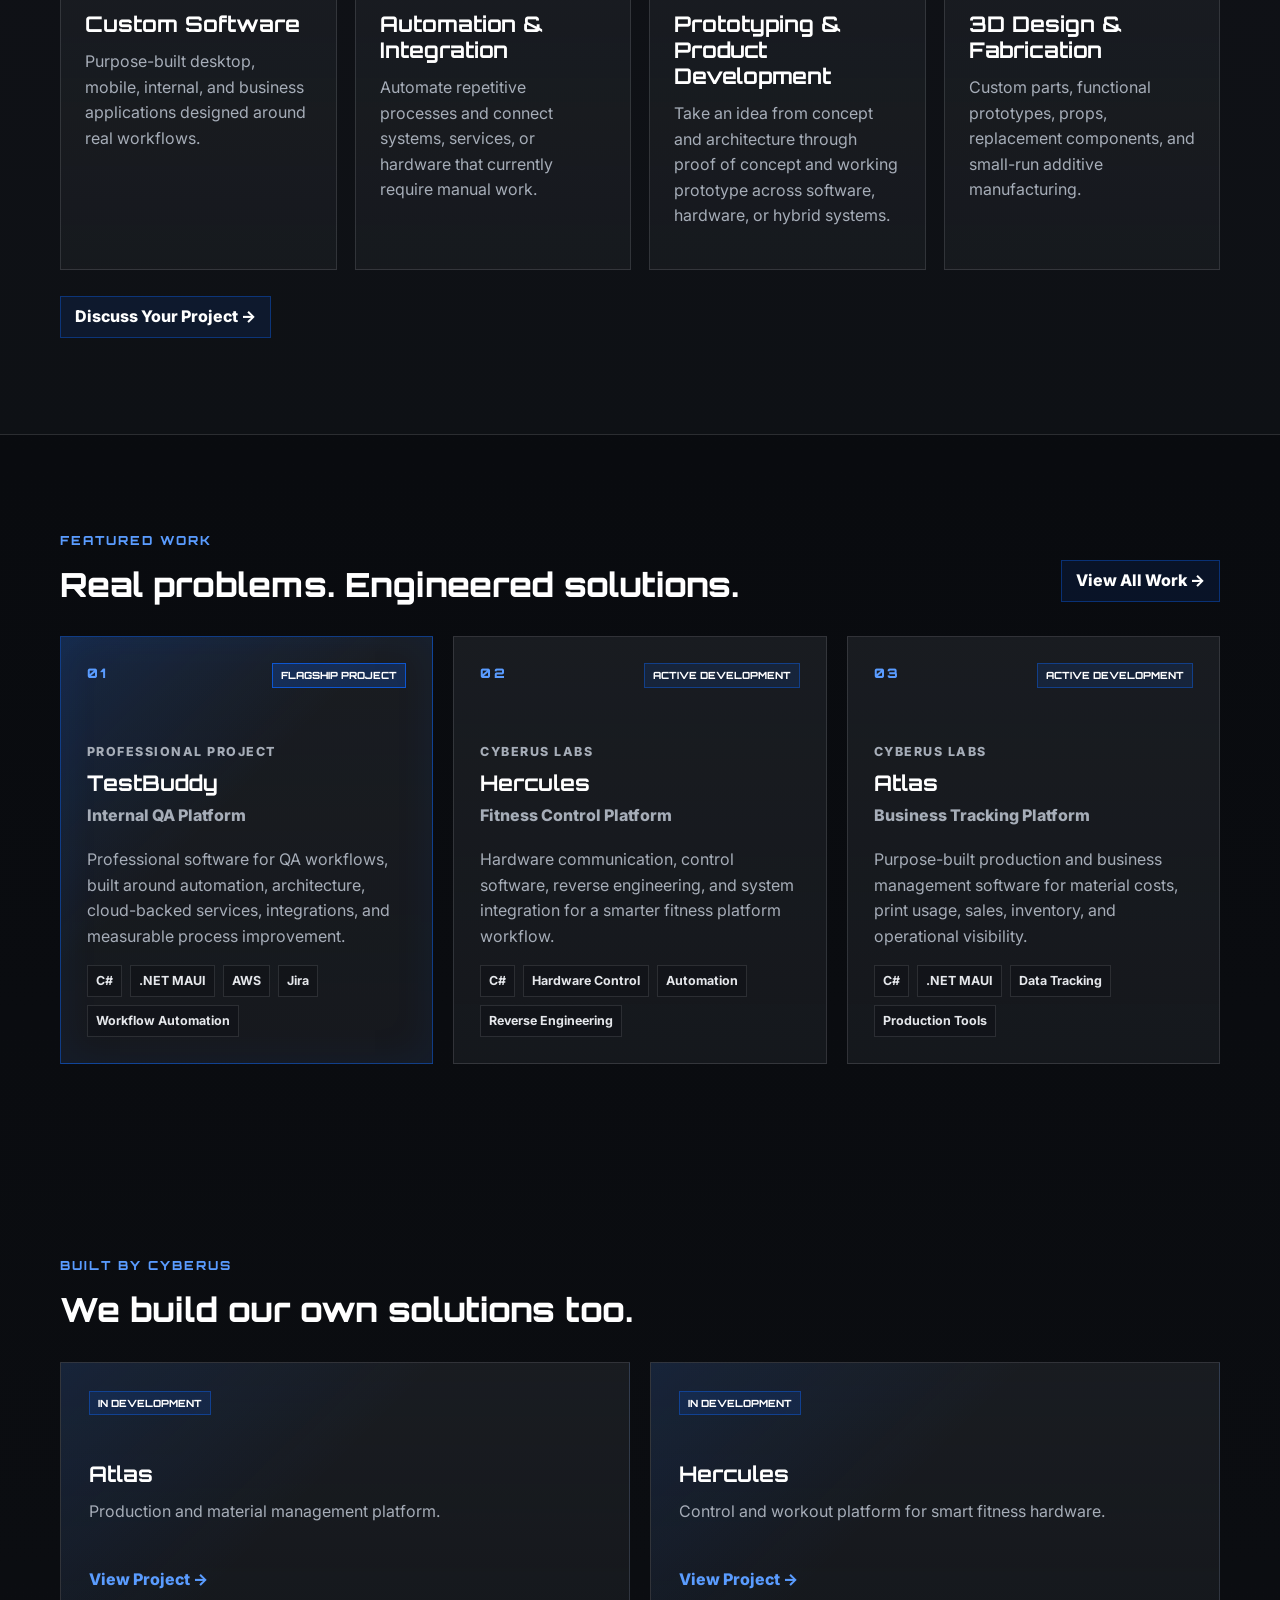
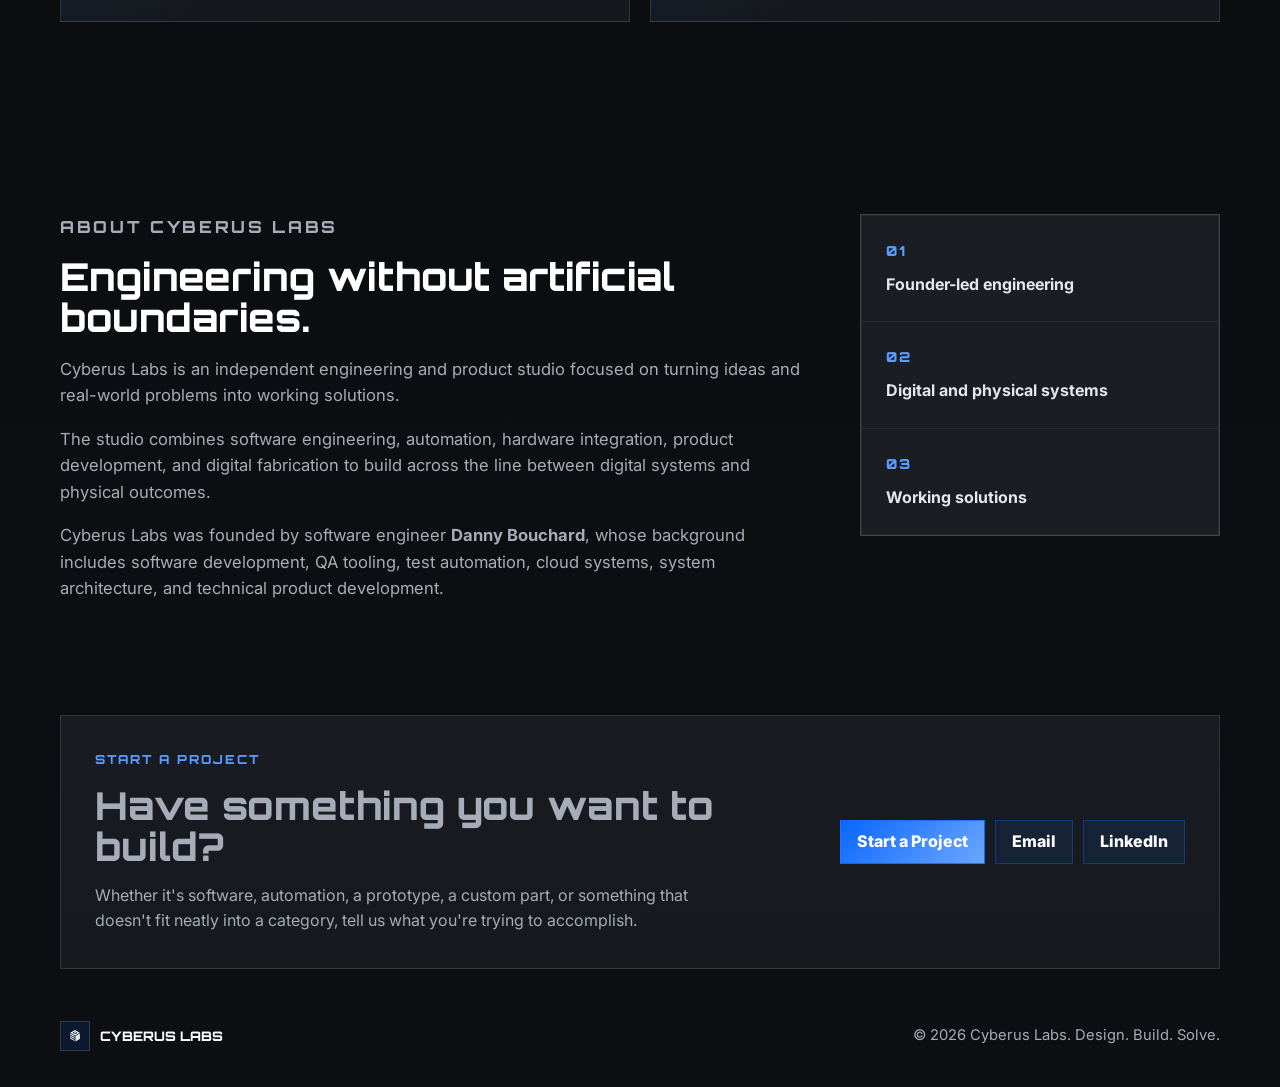
==== commit 06e07080: "refactor: update contact info with new email" ====
--- a/index.html
+++ b/index.html
@@ -248,9 +248,9 @@
           <p>Whether it's software, automation, a prototype, a custom part, or something that doesn't fit neatly into a category, tell us what you're trying to accomplish.</p>
         </div>
         <div class="contact-links">
-          <a class="primary-contact" href="mailto:hello@cyberuslabs.ca?subject=Project%20Inquiry%20for%20Cyberus%20Labs">Start a Project</a>
-          <a href="mailto:hello@cyberuslabs.ca">Email</a>
-          <a href="https://github.com/xCyberus" target="_blank" rel="noreferrer">GitHub</a>
+          <a class="primary-contact" href="mailto:contact@cyberuslabs.ca?subject=Project%20Inquiry%20for%20Cyberus%20Labs">Start a Project</a>
+          <a href="mailto:contact@cyberuslabs.ca">Email</a>
+          <!-- <a href="https://github.com/xCyberus" target="_blank" rel="noreferrer">GitHub</a> -->
           <a href="https://www.linkedin.com/in/danny-bouchard" target="_blank" rel="noreferrer">LinkedIn</a>
         </div>
       </section>
--- a/styles.css
+++ b/styles.css
@@ -1015,6 +1015,791 @@
   font-weight: 800;
 }
 
+.case-hero {
+  display: grid;
+  grid-template-columns: minmax(0, 1fr) minmax(320px, 420px);
+  gap: clamp(28px, 5vw, 64px);
+  align-items: center;
+  min-height: 0;
+  padding-top: 34px;
+  padding-bottom: 24px;
+}
+
+.case-hero h1 {
+  max-width: 760px;
+  font-size: clamp(3rem, 9vw, 6.6rem);
+}
+
+.case-hero-copy {
+  max-width: 800px;
+}
+
+.hero-tech-stack {
+  max-width: 680px;
+  margin-top: 26px;
+}
+
+.hero-tech-stack .eyebrow {
+  margin-bottom: 10px;
+}
+
+.hero-tech-stack .tech-stack-strip {
+  padding: 12px;
+}
+
+.status-inline {
+  display: inline-flex;
+  width: fit-content;
+  margin-top: 18px;
+  border: 1px solid rgba(10, 102, 255, 0.32);
+  padding: 7px 10px;
+  color: var(--accent-soft);
+  background: rgba(10, 102, 255, 0.08);
+  font-family: Orbitron, Inter, sans-serif;
+  font-size: 0.72rem;
+  font-weight: 900;
+  letter-spacing: 0.12em;
+  line-height: 1.2;
+  text-transform: uppercase;
+}
+
+.r-and-d-page .case-metric strong {
+  font-size: clamp(1.45rem, 3.7vw, 2.55rem);
+  line-height: 1.06;
+  overflow-wrap: anywhere;
+}
+
+.case-summary-panel,
+.contribution-panel,
+.architecture-diagram,
+.case-study-media {
+  position: relative;
+  overflow: hidden;
+  border: 1px solid rgba(229, 231, 235, 0.12);
+  background:
+    linear-gradient(135deg, rgba(26, 29, 34, 0.94), rgba(13, 15, 19, 0.86)),
+    linear-gradient(rgba(229, 231, 235, 0.04) 1px, transparent 1px),
+    linear-gradient(90deg, rgba(229, 231, 235, 0.04) 1px, transparent 1px);
+  background-size: auto, 28px 28px, 28px 28px;
+  box-shadow: 0 22px 80px rgba(0, 0, 0, 0.22);
+}
+
+.case-summary-panel::before,
+.contribution-panel::before,
+.architecture-diagram::before,
+.case-study-media::before {
+  position: absolute;
+  inset: 0;
+  pointer-events: none;
+  content: "";
+  background: radial-gradient(circle at 20% 0%, rgba(10, 102, 255, 0.2), transparent 21rem);
+}
+
+.case-summary-panel {
+  display: grid;
+  gap: 18px;
+  padding: 22px;
+}
+
+.case-summary-metrics,
+.impact-metrics {
+  display: grid;
+  gap: 12px;
+}
+
+.case-metric {
+  position: relative;
+  z-index: 1;
+  border: 1px solid rgba(10, 102, 255, 0.22);
+  padding: 16px;
+  background: rgba(10, 102, 255, 0.08);
+}
+
+.case-metric strong {
+  display: block;
+  color: var(--white);
+  font-family: Orbitron, Inter, sans-serif;
+  font-size: clamp(2rem, 5vw, 3.1rem);
+  line-height: 0.95;
+}
+
+.case-metric span {
+  display: block;
+  margin-top: 8px;
+  color: var(--muted);
+  font-size: 0.72rem;
+  font-weight: 900;
+  letter-spacing: 0.11em;
+  line-height: 1.35;
+  text-transform: uppercase;
+}
+
+.case-summary-meta {
+  position: relative;
+  z-index: 1;
+  display: grid;
+  grid-template-columns: repeat(2, 1fr);
+  gap: 12px;
+  margin: 0;
+}
+
+.case-summary-meta div {
+  border-top: 1px solid var(--line);
+  padding-top: 12px;
+}
+
+.case-summary-meta dt {
+  color: var(--muted);
+  font-size: 0.72rem;
+  font-weight: 900;
+  letter-spacing: 0.11em;
+  text-transform: uppercase;
+}
+
+.case-summary-meta dd {
+  margin: 4px 0 0;
+  color: var(--white);
+  font-weight: 800;
+}
+
+.case-section {
+  padding-top: 46px;
+  padding-bottom: 46px;
+}
+
+.case-hero + .case-section {
+  padding-top: 26px;
+}
+
+.case-section-major {
+  padding-top: 54px;
+  padding-bottom: 54px;
+}
+
+.case-section-system {
+  padding-top: 38px;
+  padding-bottom: 30px;
+}
+
+.case-section-system + .contribution-section {
+  padding-top: 36px;
+}
+
+.case-section-compact {
+  padding-top: 32px;
+  padding-bottom: 32px;
+}
+
+.problem-section {
+  padding-top: 26px;
+  padding-bottom: 42px;
+}
+
+.problem-section h2 {
+  max-width: 980px;
+}
+
+.problem-section p {
+  max-width: 860px;
+  color: var(--muted);
+  font-size: 1.04rem;
+}
+
+.origin-section {
+  display: grid;
+  grid-template-columns: minmax(0, 1.1fr) minmax(280px, 0.9fr);
+  gap: clamp(24px, 4vw, 48px);
+  align-items: center;
+  max-width: min(100% - 40px, var(--max-width));
+}
+
+.case-section-split,
+.contribution-section {
+  display: grid;
+  grid-template-columns: minmax(0, 1.15fr) minmax(300px, 0.85fr);
+  gap: clamp(24px, 4vw, 48px);
+  align-items: center;
+}
+
+.case-narrative h2,
+.case-section-copy h2,
+.problem-section h2,
+.takeaway-section h2 {
+  max-width: 1080px;
+  margin-bottom: 18px;
+  font-size: clamp(1.9rem, 2.6vw, 2.9rem);
+  line-height: 1.15;
+  text-wrap: pretty;
+}
+
+.case-narrative p,
+.case-section-copy p,
+.takeaway-section p {
+  max-width: 860px;
+  color: var(--muted);
+  font-size: 1.04rem;
+}
+
+.case-study-media {
+  display: grid;
+  min-height: 290px;
+  aspect-ratio: 16 / 10;
+  place-items: center;
+  padding: 28px;
+}
+
+.case-study-image {
+  display: block;
+  margin-top: 28px;
+  margin-bottom: 0;
+}
+
+.case-study-image img {
+  display: block;
+  width: 100%;
+  height: auto;
+  max-height: none;
+  object-fit: contain;
+}
+
+.case-study-image figcaption {
+  margin-top: 10px;
+  color: var(--muted);
+  font-size: 0.82rem;
+  font-weight: 600;
+  text-align: left;
+}
+
+.r-d-image {
+  margin: 28px 0 0;
+}
+
+.r-d-image img {
+  display: block;
+  width: 100%;
+  height: auto;
+  border: 1px solid rgba(229, 231, 235, 0.12);
+  background: rgba(13, 15, 19, 0.72);
+}
+
+.r-d-image figcaption {
+  margin-top: 10px;
+  color: var(--muted);
+  font-size: 0.82rem;
+  font-weight: 600;
+  text-align: left;
+}
+
+.r-d-image figcaption span {
+  display: block;
+  margin-bottom: 2px;
+  color: var(--accent-soft);
+  font-family: Orbitron, Inter, sans-serif;
+  font-size: 0.72rem;
+  font-weight: 900;
+  letter-spacing: 0.12em;
+  text-transform: uppercase;
+}
+
+.r-d-image-hardware {
+  margin-top: 0;
+}
+
+.r-d-image-hardware img {
+  max-height: clamp(380px, 32vw, 450px);
+  object-fit: contain;
+}
+
+.r-d-image-evidence {
+  max-width: 980px;
+  margin-right: auto;
+  margin-left: auto;
+}
+
+.r-d-image-evidence img {
+  object-fit: contain;
+}
+
+.prototype-section {
+  display: grid;
+  grid-template-columns: minmax(0, 1.08fr) minmax(340px, 0.92fr);
+  gap: clamp(28px, 5vw, 56px);
+  align-items: start;
+}
+
+.prototype-content {
+  min-width: 0;
+}
+
+.r-d-image-ui {
+  align-self: start;
+  overflow: hidden;
+  margin-top: 0;
+}
+
+.r-d-image-ui img {
+  max-height: 680px;
+  object-fit: cover;
+  object-position: top center;
+}
+
+.case-study-media-large {
+  min-height: 430px;
+  margin-top: 28px;
+  aspect-ratio: 16 / 9;
+}
+
+.case-study-media-compact {
+  min-height: 240px;
+  margin-top: 24px;
+  aspect-ratio: 16 / 7;
+}
+
+.case-study-placeholder {
+  position: relative;
+  z-index: 1;
+  display: grid;
+  gap: 10px;
+  place-items: center;
+  text-align: center;
+}
+
+.case-study-placeholder strong {
+  max-width: 420px;
+  color: var(--white);
+  font-family: Orbitron, Inter, sans-serif;
+  font-size: clamp(1.2rem, 2.5vw, 2rem);
+  line-height: 1.18;
+  text-transform: uppercase;
+}
+
+.case-study-placeholder p {
+  max-width: 360px;
+  margin: 0;
+  color: var(--muted);
+  font-size: 0.86rem;
+  font-weight: 700;
+}
+
+.case-study-media-label {
+  color: var(--accent-soft);
+  font-family: Orbitron, Inter, sans-serif;
+  font-size: 0.72rem;
+  font-weight: 900;
+  letter-spacing: 0.14em;
+  text-transform: uppercase;
+}
+
+.feature-matrix {
+  display: grid;
+  grid-template-columns: repeat(auto-fit, minmax(180px, 1fr));
+  gap: 12px;
+  margin: 28px 0 0;
+}
+
+.feature-matrix span,
+.contribution-list li,
+.technology-groups article {
+  border: 1px solid rgba(229, 231, 235, 0.12);
+  background: rgba(26, 29, 34, 0.72);
+}
+
+.feature-matrix span {
+  min-height: 58px;
+  padding: 14px 16px;
+  color: var(--white);
+  font-weight: 800;
+}
+
+.capability-groups {
+  counter-reset: capability-card;
+  display: grid;
+  grid-template-columns: repeat(2, minmax(0, 1fr));
+  gap: 16px;
+  margin: 30px 0 0;
+}
+
+.capability-groups article {
+  position: relative;
+  min-height: 164px;
+  border: 1px solid rgba(229, 231, 235, 0.12);
+  padding: 22px 22px 24px;
+  background:
+    linear-gradient(135deg, rgba(26, 29, 34, 0.88), rgba(13, 15, 19, 0.74)),
+    linear-gradient(rgba(229, 231, 235, 0.032) 1px, transparent 1px),
+    linear-gradient(90deg, rgba(229, 231, 235, 0.032) 1px, transparent 1px);
+  background-size: auto, 24px 24px, 24px 24px;
+  box-shadow: inset 0 1px 0 rgba(255, 255, 255, 0.035);
+  transition: border-color 180ms ease, transform 180ms ease, background 180ms ease;
+}
+
+.capability-groups article::before {
+  counter-increment: capability-card;
+  display: block;
+  margin-bottom: 18px;
+  color: var(--accent-soft);
+  font-family: Orbitron, Inter, sans-serif;
+  font-size: 0.78rem;
+  font-weight: 900;
+  letter-spacing: 0.16em;
+  content: counter(capability-card, decimal-leading-zero);
+}
+
+.capability-groups article::after {
+  position: absolute;
+  top: -1px;
+  left: 18px;
+  width: 54px;
+  height: 1px;
+  background: var(--accent);
+  content: "";
+}
+
+.capability-groups article:hover {
+  border-color: rgba(10, 102, 255, 0.42);
+  background:
+    linear-gradient(135deg, rgba(26, 29, 34, 0.94), rgba(10, 102, 255, 0.1)),
+    linear-gradient(rgba(229, 231, 235, 0.038) 1px, transparent 1px),
+    linear-gradient(90deg, rgba(229, 231, 235, 0.038) 1px, transparent 1px);
+  transform: translateY(-2px);
+}
+
+.capability-groups h3 {
+  margin-bottom: 10px;
+  color: var(--white);
+  font-size: 1.02rem;
+}
+
+.capability-groups p {
+  margin: 0;
+  color: var(--muted);
+  font-size: 0.92rem;
+}
+
+.capability-groups-compact {
+  grid-template-columns: repeat(3, minmax(0, 1fr));
+}
+
+.capability-groups-compact article {
+  min-height: 138px;
+}
+
+.case-callout,
+.engineering-note {
+  border: 1px solid rgba(10, 102, 255, 0.24);
+  margin-top: 24px;
+  padding: 18px;
+  background:
+    linear-gradient(135deg, rgba(10, 102, 255, 0.11), rgba(26, 29, 34, 0.72)),
+    linear-gradient(rgba(229, 231, 235, 0.035) 1px, transparent 1px),
+    linear-gradient(90deg, rgba(229, 231, 235, 0.035) 1px, transparent 1px);
+  background-size: auto, 24px 24px, 24px 24px;
+}
+
+.case-callout span,
+.engineering-note span {
+  display: block;
+  margin-bottom: 8px;
+  color: var(--accent-soft);
+  font-family: Orbitron, Inter, sans-serif;
+  font-size: 0.72rem;
+  font-weight: 900;
+  letter-spacing: 0.14em;
+  text-transform: uppercase;
+}
+
+.case-callout strong {
+  display: block;
+  color: var(--white);
+  font-family: Orbitron, Inter, sans-serif;
+  font-size: clamp(1.7rem, 4vw, 3rem);
+  line-height: 1;
+}
+
+.case-callout p,
+.engineering-note p {
+  max-width: 760px;
+  margin: 10px 0 0;
+  color: var(--muted);
+}
+
+.engineering-note code {
+  display: inline-block;
+  max-width: 100%;
+  overflow-wrap: anywhere;
+  color: var(--white);
+  font-family: Orbitron, ui-monospace, SFMono-Regular, Menlo, Consolas, monospace;
+  font-size: clamp(1rem, 2.2vw, 1.35rem);
+}
+
+.prototype-grid {
+  display: grid;
+  grid-template-columns: repeat(2, minmax(0, 1fr));
+  gap: 14px;
+  margin-top: 28px;
+}
+
+.prototype-grid > div,
+.status-chip-grid {
+  border: 1px solid rgba(229, 231, 235, 0.12);
+  padding: 18px;
+  background: rgba(26, 29, 34, 0.58);
+}
+
+.prototype-grid .eyebrow {
+  margin-bottom: 12px;
+}
+
+.independent-contribution {
+  border: 1px solid rgba(229, 231, 235, 0.12);
+  margin-top: 18px;
+  padding: 18px;
+  background: rgba(26, 29, 34, 0.58);
+}
+
+.independent-contribution > p:not(.eyebrow) {
+  max-width: 920px;
+  margin-bottom: 14px;
+  color: var(--muted);
+}
+
+.status-section {
+  display: grid;
+  grid-template-columns: minmax(0, 1fr) minmax(280px, 420px);
+  gap: clamp(24px, 4vw, 44px);
+  align-items: start;
+}
+
+.status-chip-grid {
+  display: flex;
+  flex-wrap: wrap;
+  gap: 8px;
+}
+
+.status-chip-grid span {
+  border: 1px solid rgba(10, 102, 255, 0.24);
+  padding: 7px 10px;
+  color: var(--muted);
+  background: rgba(10, 102, 255, 0.055);
+  font-size: 0.84rem;
+  font-weight: 800;
+  line-height: 1.25;
+}
+
+.architecture-diagram {
+  display: grid;
+  gap: 16px;
+  margin-top: 30px;
+  padding: clamp(22px, 4vw, 34px);
+}
+
+.system-overview {
+  max-width: 760px;
+}
+
+.architecture-node {
+  position: relative;
+  z-index: 1;
+  display: grid;
+  min-height: 58px;
+  place-items: center;
+  border: 1px solid rgba(229, 231, 235, 0.15);
+  color: var(--white);
+  font-family: Orbitron, Inter, sans-serif;
+  font-weight: 900;
+  letter-spacing: 0.08em;
+  text-transform: uppercase;
+}
+
+.architecture-node + .architecture-node::before {
+  position: absolute;
+  top: -17px;
+  left: 50%;
+  width: 1px;
+  height: 16px;
+  background: rgba(10, 102, 255, 0.55);
+  content: "";
+}
+
+.architecture-node-primary {
+  border-color: rgba(10, 102, 255, 0.42);
+  background: rgba(10, 102, 255, 0.12);
+  box-shadow: 0 0 32px rgba(10, 102, 255, 0.14);
+}
+
+.architecture-branches,
+.architecture-connections {
+  position: relative;
+  z-index: 1;
+  display: grid;
+  grid-template-columns: repeat(4, 1fr);
+  gap: 10px;
+}
+
+.architecture-branches span,
+.architecture-connections span {
+  border: 1px solid rgba(10, 102, 255, 0.22);
+  padding: 12px;
+  color: var(--muted);
+  font-size: 0.82rem;
+  font-weight: 800;
+  text-align: center;
+}
+
+.architecture-connections span {
+  color: var(--white);
+  background: rgba(10, 102, 255, 0.08);
+}
+
+.contribution-section {
+  align-items: start;
+}
+
+.contribution-panel {
+  display: grid;
+  gap: 14px;
+  padding: 18px;
+}
+
+.contribution-metric strong {
+  font-size: clamp(2.45rem, 5vw, 3.6rem);
+}
+
+.contribution-list {
+  position: relative;
+  z-index: 1;
+  display: flex;
+  flex-wrap: wrap;
+  gap: 8px;
+  margin: 0;
+  padding: 0;
+  list-style: none;
+}
+
+.contribution-list li {
+  border: 1px solid rgba(10, 102, 255, 0.2);
+  padding: 6px 9px;
+  color: var(--muted);
+  background: rgba(10, 102, 255, 0.055);
+  font-size: 0.8rem;
+  font-weight: 800;
+  line-height: 1.2;
+}
+
+.impact-metrics {
+  grid-template-columns: repeat(3, 1fr);
+  margin-top: 28px;
+}
+
+.technology-groups {
+  position: relative;
+  overflow: hidden;
+  display: grid;
+  grid-template-columns: repeat(3, minmax(0, 1fr));
+  gap: 0;
+  margin-top: 20px;
+  border: 1px solid rgba(229, 231, 235, 0.12);
+  background:
+    linear-gradient(135deg, rgba(26, 29, 34, 0.86), rgba(13, 15, 19, 0.76)),
+    linear-gradient(90deg, rgba(10, 102, 255, 0.08), transparent 42%);
+  box-shadow: 0 18px 60px rgba(0, 0, 0, 0.18);
+}
+
+.technology-groups article {
+  display: grid;
+  align-content: start;
+  gap: 14px;
+  min-height: 0;
+  border: 0;
+  border-left: 1px solid rgba(229, 231, 235, 0.1);
+  padding: 18px 20px;
+  background: transparent;
+}
+
+.technology-groups article:first-child {
+  border-left: 0;
+}
+
+.technology-groups h3 {
+  margin: 0;
+  color: var(--white);
+  font-size: 0.78rem;
+  letter-spacing: 0.14em;
+  text-transform: uppercase;
+}
+
+.technology-groups ul {
+  display: flex;
+  flex-wrap: wrap;
+  gap: 8px;
+  margin: 0;
+  padding: 0;
+  list-style: none;
+}
+
+.technology-groups li {
+  border: 1px solid rgba(10, 102, 255, 0.24);
+  padding: 6px 9px;
+  color: var(--muted);
+  background: rgba(10, 102, 255, 0.055);
+  font-size: 0.82rem;
+  font-weight: 800;
+  line-height: 1.2;
+}
+
+.tech-stack-strip {
+  display: flex;
+  flex-wrap: wrap;
+  gap: 8px;
+  border: 1px solid rgba(229, 231, 235, 0.12);
+  padding: 14px;
+  background:
+    linear-gradient(135deg, rgba(26, 29, 34, 0.86), rgba(13, 15, 19, 0.76)),
+    linear-gradient(90deg, rgba(10, 102, 255, 0.08), transparent 48%);
+}
+
+.tech-stack-strip span {
+  border: 1px solid rgba(10, 102, 255, 0.24);
+  padding: 6px 10px;
+  color: var(--muted);
+  background: rgba(10, 102, 255, 0.055);
+  font-size: 0.84rem;
+  font-weight: 800;
+  line-height: 1.2;
+}
+
+.takeaway-section {
+  padding-top: 32px;
+  padding-bottom: 24px;
+  background: transparent;
+  box-shadow: none;
+}
+
+.impact-section .case-section-copy {
+  max-width: 980px;
+}
+
+.case-study-nav {
+  display: flex;
+  justify-content: space-between;
+  gap: 18px;
+  padding-top: 10px;
+  padding-bottom: 56px;
+}
+
+.next-project-link {
+  display: inline-flex;
+  min-height: 46px;
+  align-items: center;
+  justify-content: center;
+  border: 1px solid rgba(10, 102, 255, 0.5);
+  padding: 0 18px;
+  color: var(--white);
+  background: linear-gradient(135deg, rgba(10, 102, 255, 0.94), rgba(90, 156, 255, 0.72));
+  font-weight: 900;
+  box-shadow: 0 18px 42px rgba(10, 102, 255, 0.24);
+}
+
 @media (max-width: 1100px) {
   .hero {
     grid-template-columns: 1fr;
@@ -1102,7 +1887,37 @@
   .built-grid,
   .work-group-grid,
   .project-detail-hero,
-  .project-detail-grid {
+  .project-detail-grid,
+  .case-hero,
+  .case-section-split,
+  .origin-section,
+  .prototype-section,
+  .contribution-section {
+    grid-template-columns: 1fr;
+  }
+
+  .case-hero {
+    padding-top: 32px;
+  }
+
+  .case-summary-panel {
+    max-width: 620px;
+  }
+
+  .impact-metrics,
+  .capability-groups,
+  .capability-groups-compact,
+  .prototype-grid,
+  .status-section,
+  .technology-groups {
+    grid-template-columns: 1fr;
+  }
+
+  .capability-groups {
+    grid-template-columns: repeat(2, minmax(0, 1fr));
+  }
+
+  .capability-groups-compact {
     grid-template-columns: 1fr;
   }
 
@@ -1241,4 +2056,86 @@
   .status-badge {
     max-width: 150px;
   }
-}
+
+  .case-hero {
+    padding-top: 24px;
+    padding-bottom: 24px;
+  }
+
+  .case-summary-panel,
+  .contribution-panel {
+    padding: 20px;
+  }
+
+  .case-summary-meta,
+  .contribution-list,
+  .impact-metrics,
+  .capability-groups,
+  .technology-groups,
+  .architecture-branches,
+  .architecture-connections {
+    grid-template-columns: 1fr;
+  }
+
+  .case-section {
+    padding-top: 44px;
+    padding-bottom: 44px;
+  }
+
+  .case-section-compact {
+    padding-top: 32px;
+    padding-bottom: 32px;
+  }
+
+  .takeaway-section {
+    padding-top: 30px;
+    padding-bottom: 30px;
+  }
+
+  .case-study-media,
+  .case-study-media-large {
+    min-height: 240px;
+    aspect-ratio: auto;
+  }
+
+  .case-study-media-compact {
+    min-height: 200px;
+  }
+
+  .r-d-image-hardware img {
+    max-height: 460px;
+  }
+
+  .r-d-image-ui {
+    margin-top: 28px;
+  }
+
+  .r-d-image-ui img {
+    max-height: none;
+    object-fit: contain;
+  }
+
+  .feature-matrix {
+    grid-template-columns: 1fr;
+  }
+
+  .case-metric strong {
+    font-size: 2.2rem;
+  }
+
+  .architecture-node {
+    min-height: 52px;
+    font-size: 0.82rem;
+  }
+
+  .case-study-nav {
+    align-items: stretch;
+    flex-direction: column;
+  }
+
+  .case-study-nav .back-link,
+  .next-project-link {
+    width: 100%;
+    justify-content: center;
+  }
+}
